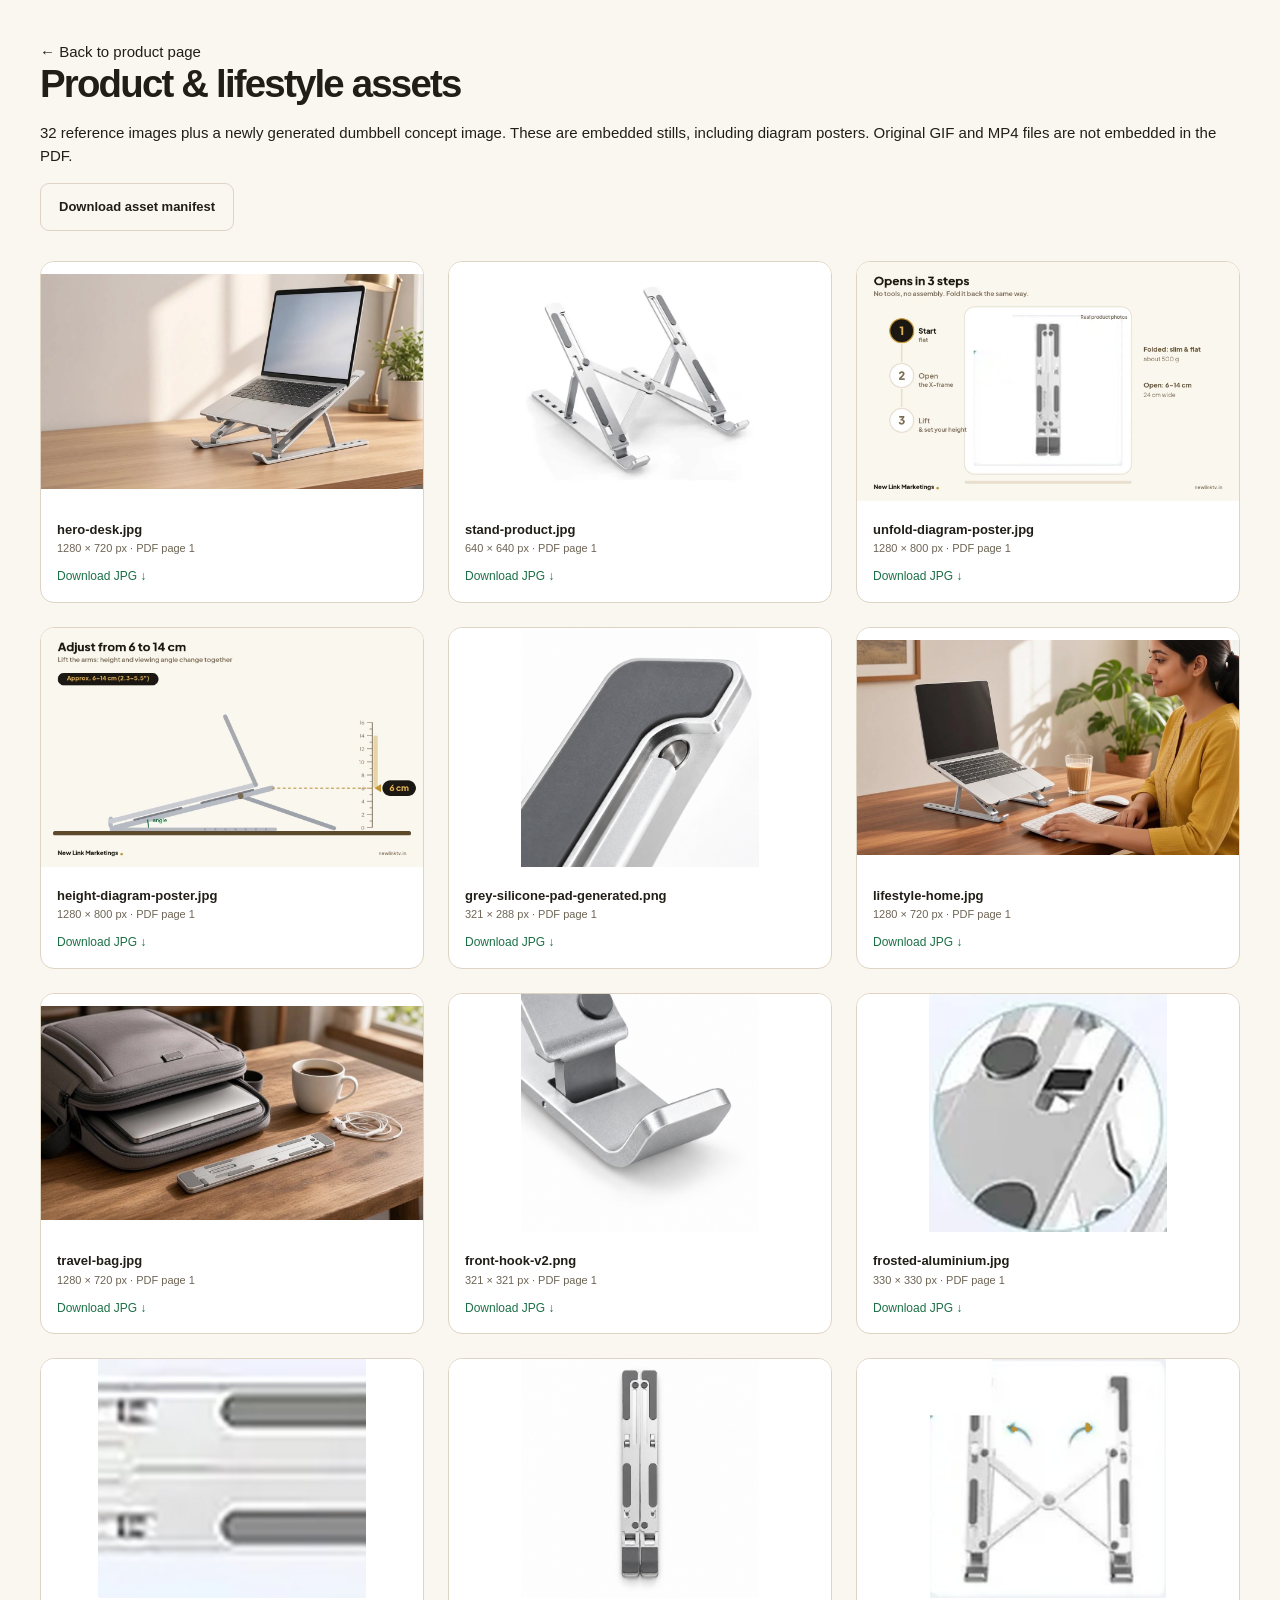
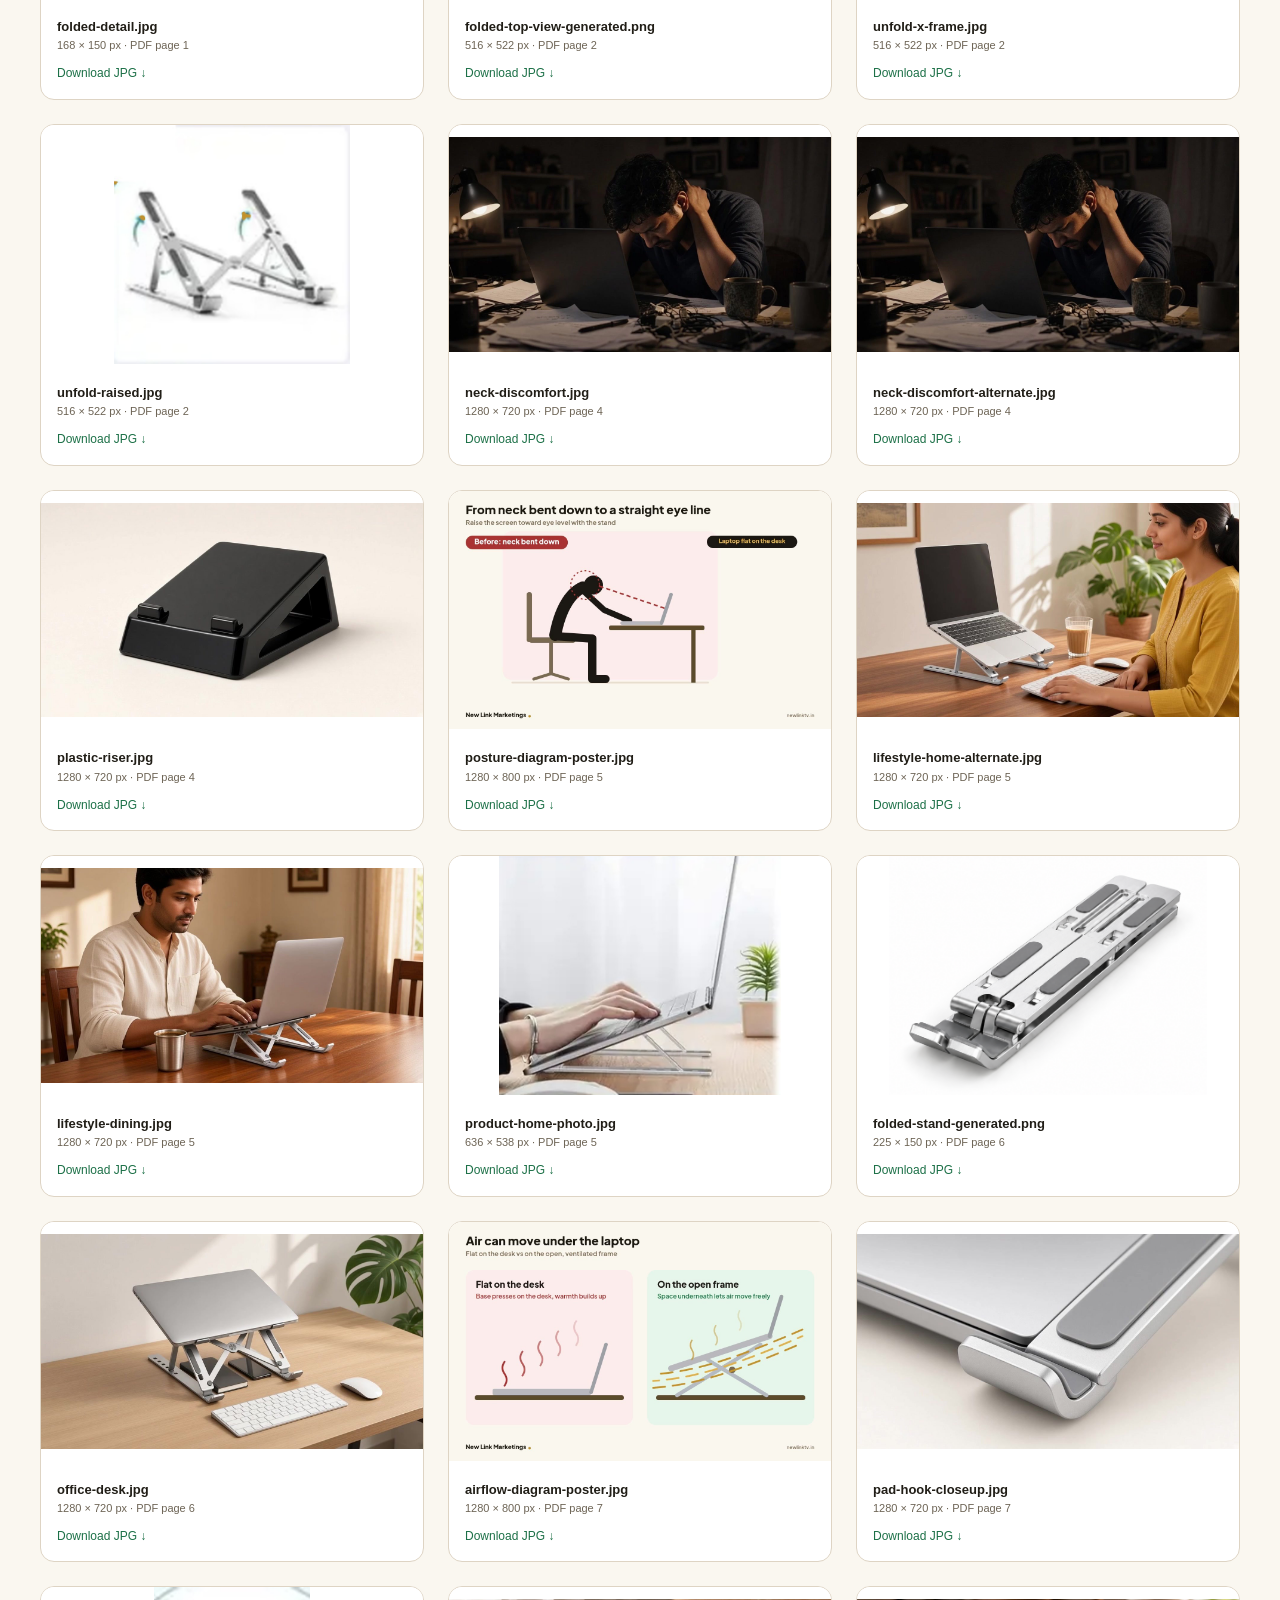
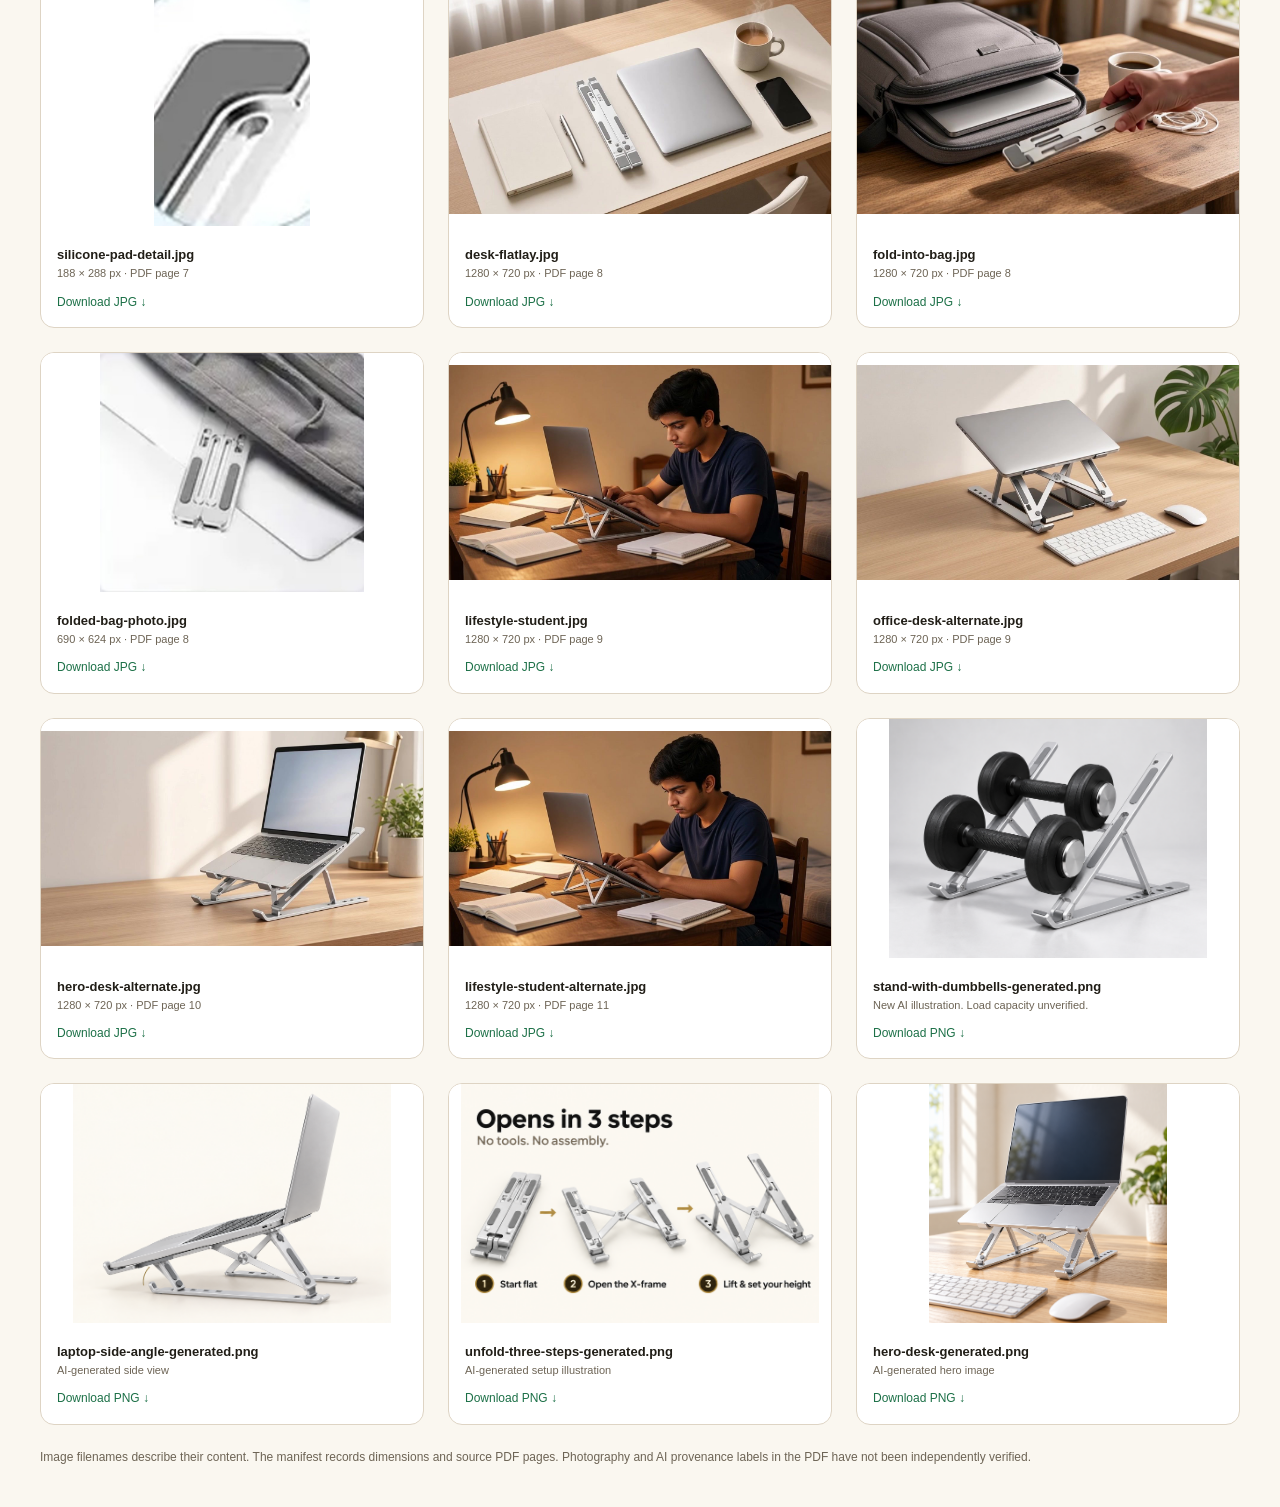
==== assets.html @ c5c51050 "Replace folded setup photo with generated top view" ====
<!doctype html><html lang="en"><head><meta charset="utf-8"><meta name="viewport" content="width=device-width,initial-scale=1"><title>Laptop Stand | Asset Library</title><link rel="stylesheet" href="styles.css"><style>.asset-grid{display:grid;grid-template-columns:repeat(3,1fr);gap:24px}.asset-grid figure{border:1px solid var(--line);border-radius:14px;overflow:hidden;background:white}.asset-grid img{aspect-ratio:1.6;object-fit:contain;background:white}.asset-grid figcaption{padding:16px;overflow-wrap:anywhere}.asset-grid b{font-size:13px}.asset-grid span{display:block;color:var(--green);font-size:12px;margin-top:10px}.library-intro{padding:40px 0 30px}.library-intro p{margin:16px 0}.library-intro h1{max-width:none}@media(max-width:700px){.asset-grid{grid-template-columns:1fr 1fr;gap:12px}.asset-grid figcaption{padding:10px}}@media(max-width:400px){.asset-grid{grid-template-columns:1fr}}</style></head><body><main class="wrap"><div class="library-intro"><a href="index.html">← Back to product page</a><h1>Product & lifestyle assets</h1><p>32 reference images plus a newly generated dumbbell concept image. These are embedded stills, including diagram posters. Original GIF and MP4 files are not embedded in the PDF.</p><a class="button outline" href="assets/manifest.json" download>Download asset manifest</a></div><div class="asset-grid"><figure><a href="assets/hero-desk.jpg" download><img src="assets/hero-desk.jpg" alt="hero-desk" loading="lazy"><figcaption><b>hero-desk.jpg</b><small>1280 × 720 px · PDF page 1</small><span>Download JPG ↓</span></figcaption></a></figure><figure><a href="assets/stand-product.jpg" download><img src="assets/stand-product.jpg" alt="stand-product" loading="lazy"><figcaption><b>stand-product.jpg</b><small>640 × 640 px · PDF page 1</small><span>Download JPG ↓</span></figcaption></a></figure><figure><a href="assets/unfold-diagram-poster.jpg" download><img src="assets/unfold-diagram-poster.jpg" alt="unfold-diagram-poster" loading="lazy"><figcaption><b>unfold-diagram-poster.jpg</b><small>1280 × 800 px · PDF page 1</small><span>Download JPG ↓</span></figcaption></a></figure><figure><a href="assets/height-diagram-poster.jpg" download><img src="assets/height-diagram-poster.jpg" alt="height-diagram-poster" loading="lazy"><figcaption><b>height-diagram-poster.jpg</b><small>1280 × 800 px · PDF page 1</small><span>Download JPG ↓</span></figcaption></a></figure><figure><a href="assets/grey-silicone-pad-generated.png" download><img src="assets/grey-silicone-pad-generated.png" alt="silicone-pad" loading="lazy"><figcaption><b>grey-silicone-pad-generated.png</b><small>321 × 288 px · PDF page 1</small><span>Download JPG ↓</span></figcaption></a></figure><figure><a href="assets/lifestyle-home.jpg" download><img src="assets/lifestyle-home.jpg" alt="lifestyle-home" loading="lazy"><figcaption><b>lifestyle-home.jpg</b><small>1280 × 720 px · PDF page 1</small><span>Download JPG ↓</span></figcaption></a></figure><figure><a href="assets/travel-bag.jpg" download><img src="assets/travel-bag.jpg" alt="travel-bag" loading="lazy"><figcaption><b>travel-bag.jpg</b><small>1280 × 720 px · PDF page 1</small><span>Download JPG ↓</span></figcaption></a></figure><figure><a href="assets/front-hook-v2.png" download><img src="assets/front-hook-v2.png" alt="front-hook" loading="lazy"><figcaption><b>front-hook-v2.png</b><small>321 × 321 px · PDF page 1</small><span>Download JPG ↓</span></figcaption></a></figure><figure><a href="assets/frosted-aluminium.jpg" download><img src="assets/frosted-aluminium.jpg" alt="frosted-aluminium" loading="lazy"><figcaption><b>frosted-aluminium.jpg</b><small>330 × 330 px · PDF page 1</small><span>Download JPG ↓</span></figcaption></a></figure><figure><a href="assets/folded-detail.jpg" download><img src="assets/folded-detail.jpg" alt="folded-detail" loading="lazy"><figcaption><b>folded-detail.jpg</b><small>168 × 150 px · PDF page 1</small><span>Download JPG ↓</span></figcaption></a></figure><figure><a href="assets/folded-top-view-generated.png" download><img src="assets/folded-top-view-generated.png" alt="unfold-flat" loading="lazy"><figcaption><b>folded-top-view-generated.png</b><small>516 × 522 px · PDF page 2</small><span>Download JPG ↓</span></figcaption></a></figure><figure><a href="assets/unfold-x-frame.jpg" download><img src="assets/unfold-x-frame.jpg" alt="unfold-x-frame" loading="lazy"><figcaption><b>unfold-x-frame.jpg</b><small>516 × 522 px · PDF page 2</small><span>Download JPG ↓</span></figcaption></a></figure><figure><a href="assets/unfold-raised.jpg" download><img src="assets/unfold-raised.jpg" alt="unfold-raised" loading="lazy"><figcaption><b>unfold-raised.jpg</b><small>516 × 522 px · PDF page 2</small><span>Download JPG ↓</span></figcaption></a></figure><figure><a href="assets/neck-discomfort.jpg" download><img src="assets/neck-discomfort.jpg" alt="neck-discomfort" loading="lazy"><figcaption><b>neck-discomfort.jpg</b><small>1280 × 720 px · PDF page 4</small><span>Download JPG ↓</span></figcaption></a></figure><figure><a href="assets/neck-discomfort-alternate.jpg" download><img src="assets/neck-discomfort-alternate.jpg" alt="neck-discomfort-alternate" loading="lazy"><figcaption><b>neck-discomfort-alternate.jpg</b><small>1280 × 720 px · PDF page 4</small><span>Download JPG ↓</span></figcaption></a></figure><figure><a href="assets/plastic-riser.jpg" download><img src="assets/plastic-riser.jpg" alt="plastic-riser" loading="lazy"><figcaption><b>plastic-riser.jpg</b><small>1280 × 720 px · PDF page 4</small><span>Download JPG ↓</span></figcaption></a></figure><figure><a href="assets/posture-diagram-poster.jpg" download><img src="assets/posture-diagram-poster.jpg" alt="posture-diagram-poster" loading="lazy"><figcaption><b>posture-diagram-poster.jpg</b><small>1280 × 800 px · PDF page 5</small><span>Download JPG ↓</span></figcaption></a></figure><figure><a href="assets/lifestyle-home-alternate.jpg" download><img src="assets/lifestyle-home-alternate.jpg" alt="lifestyle-home-alternate" loading="lazy"><figcaption><b>lifestyle-home-alternate.jpg</b><small>1280 × 720 px · PDF page 5</small><span>Download JPG ↓</span></figcaption></a></figure><figure><a href="assets/lifestyle-dining.jpg" download><img src="assets/lifestyle-dining.jpg" alt="lifestyle-dining" loading="lazy"><figcaption><b>lifestyle-dining.jpg</b><small>1280 × 720 px · PDF page 5</small><span>Download JPG ↓</span></figcaption></a></figure><figure><a href="assets/product-home-photo.jpg" download><img src="assets/product-home-photo.jpg" alt="product-home-photo" loading="lazy"><figcaption><b>product-home-photo.jpg</b><small>636 × 538 px · PDF page 5</small><span>Download JPG ↓</span></figcaption></a></figure><figure><a href="assets/folded-stand-generated.png" download><img src="assets/folded-stand-generated.png" alt="folded-detail-wide" loading="lazy"><figcaption><b>folded-stand-generated.png</b><small>225 × 150 px · PDF page 6</small><span>Download JPG ↓</span></figcaption></a></figure><figure><a href="assets/office-desk.jpg" download><img src="assets/office-desk.jpg" alt="office-desk" loading="lazy"><figcaption><b>office-desk.jpg</b><small>1280 × 720 px · PDF page 6</small><span>Download JPG ↓</span></figcaption></a></figure><figure><a href="assets/airflow-diagram-poster.jpg" download><img src="assets/airflow-diagram-poster.jpg" alt="airflow-diagram-poster" loading="lazy"><figcaption><b>airflow-diagram-poster.jpg</b><small>1280 × 800 px · PDF page 7</small><span>Download JPG ↓</span></figcaption></a></figure><figure><a href="assets/pad-hook-closeup.jpg" download><img src="assets/pad-hook-closeup.jpg" alt="pad-hook-closeup" loading="lazy"><figcaption><b>pad-hook-closeup.jpg</b><small>1280 × 720 px · PDF page 7</small><span>Download JPG ↓</span></figcaption></a></figure><figure><a href="assets/silicone-pad-detail.jpg" download><img src="assets/silicone-pad-detail.jpg" alt="silicone-pad-detail" loading="lazy"><figcaption><b>silicone-pad-detail.jpg</b><small>188 × 288 px · PDF page 7</small><span>Download JPG ↓</span></figcaption></a></figure><figure><a href="assets/desk-flatlay.jpg" download><img src="assets/desk-flatlay.jpg" alt="desk-flatlay" loading="lazy"><figcaption><b>desk-flatlay.jpg</b><small>1280 × 720 px · PDF page 8</small><span>Download JPG ↓</span></figcaption></a></figure><figure><a href="assets/fold-into-bag.jpg" download><img src="assets/fold-into-bag.jpg" alt="fold-into-bag" loading="lazy"><figcaption><b>fold-into-bag.jpg</b><small>1280 × 720 px · PDF page 8</small><span>Download JPG ↓</span></figcaption></a></figure><figure><a href="assets/folded-bag-photo.jpg" download><img src="assets/folded-bag-photo.jpg" alt="folded-bag-photo" loading="lazy"><figcaption><b>folded-bag-photo.jpg</b><small>690 × 624 px · PDF page 8</small><span>Download JPG ↓</span></figcaption></a></figure><figure><a href="assets/lifestyle-student.jpg" download><img src="assets/lifestyle-student.jpg" alt="lifestyle-student" loading="lazy"><figcaption><b>lifestyle-student.jpg</b><small>1280 × 720 px · PDF page 9</small><span>Download JPG ↓</span></figcaption></a></figure><figure><a href="assets/office-desk-alternate.jpg" download><img src="assets/office-desk-alternate.jpg" alt="office-desk-alternate" loading="lazy"><figcaption><b>office-desk-alternate.jpg</b><small>1280 × 720 px · PDF page 9</small><span>Download JPG ↓</span></figcaption></a></figure><figure><a href="assets/hero-desk-alternate.jpg" download><img src="assets/hero-desk-alternate.jpg" alt="hero-desk-alternate" loading="lazy"><figcaption><b>hero-desk-alternate.jpg</b><small>1280 × 720 px · PDF page 10</small><span>Download JPG ↓</span></figcaption></a></figure><figure><a href="assets/lifestyle-student-alternate.jpg" download><img src="assets/lifestyle-student-alternate.jpg" alt="lifestyle-student-alternate" loading="lazy"><figcaption><b>lifestyle-student-alternate.jpg</b><small>1280 × 720 px · PDF page 11</small><span>Download JPG ↓</span></figcaption></a></figure><figure><a href="assets/stand-with-dumbbells-generated.png" download><img src="assets/stand-with-dumbbells-generated.png" alt="AI illustration of stand with dumbbells" loading="lazy"><figcaption><b>stand-with-dumbbells-generated.png</b><small>New AI illustration. Load capacity unverified.</small><span>Download PNG ↓</span></figcaption></a></figure><figure><a href="assets/laptop-side-angle-generated.png" download><img src="assets/laptop-side-angle-generated.png" alt="Generated laptop side view" loading="lazy"><figcaption><b>laptop-side-angle-generated.png</b><small>AI-generated side view</small><span>Download PNG ↓</span></figcaption></a></figure><figure><a href="assets/unfold-three-steps-generated.png" download><img src="assets/unfold-three-steps-generated.png" alt="Three-step setup illustration" loading="lazy"><figcaption><b>unfold-three-steps-generated.png</b><small>AI-generated setup illustration</small><span>Download PNG ↓</span></figcaption></a></figure><figure><a href="assets/hero-desk-generated.png" download><img src="assets/hero-desk-generated.png" alt="Generated laptop stand hero photograph" loading="lazy"><figcaption><b>hero-desk-generated.png</b><small>AI-generated hero image</small><span>Download PNG ↓</span></figcaption></a></figure></div><p class="note" style="margin-bottom:40px">Image filenames describe their content. The manifest records dimensions and source PDF pages. Photography and AI provenance labels in the PDF have not been independently verified.</p></main></body></html>
---- styles.css ----
/* Reference palette retained from the supplied PDF. Buildless, offline-friendly CSS. */
:root{--paper:#faf7f0;--ink:#211e17;--muted:#6d6455;--line:#ded4c4;--gold:#b27e16;--green:#1c7047;--radius:18px}*{box-sizing:border-box}html{scroll-behavior:smooth;scroll-padding-top:95px}body{margin:0;background:var(--paper);color:var(--ink);font-family:"Avenir Next",Avenir,"Segoe UI",Arial,sans-serif;font-size:15px;line-height:1.55}button,input{font:inherit}a{color:inherit;text-decoration:none}button,a{touch-action:manipulation}button{cursor:pointer}button:focus-visible,a:focus-visible,summary:focus-visible,input:focus-visible{outline:3px solid var(--gold);outline-offset:4px}img{display:block;width:100%;height:auto;object-fit:cover}figure,p,h1,h2,h3{margin:0}p+p{margin-top:12px}.wrap{width:min(1200px,calc(100% - 64px));margin-inline:auto}.announcement{display:flex;justify-content:center;gap:40px;background:var(--ink);color:#f9f2dc;font-size:12px;padding:9px 16px}.announcement span+span:before{content:'·';color:#ddb352;margin-right:35px}header{position:sticky;top:0;z-index:10;background:rgba(250,247,240,.96);border-bottom:1px solid var(--line)}.nav{display:flex;align-items:center;gap:28px;min-height:78px}.brand{font-size:22px;font-weight:800;letter-spacing:-1px;white-space:nowrap}.brand span{color:var(--gold)}nav{display:flex;gap:24px;margin:auto;font-size:14px}.menu{display:none}.button{display:inline-flex;align-items:center;justify-content:center;padding:13px 18px;min-height:46px;font-size:13px;font-weight:700;border:1px solid var(--line);border-radius:9px;transition:background .18s,transform .18s;white-space:nowrap;background:transparent;color:var(--ink)}.button:hover{transform:translateY(-2px)}.primary{color:white;background:#946612;border-color:#946612}.primary:hover{background:#79510b}.whatsapp{background:#f0faf3;border-color:#add4b8;color:#12633b}.hero{display:grid;grid-template-columns:1.05fr 1fr;gap:38px;padding-block:32px 30px;align-items:start}.hero-photo{position:relative;border-radius:var(--radius);overflow:hidden;background:#e5dfd3}.hero-photo>img{aspect-ratio:1.05;object-fit:cover}.gallery-arrow{position:absolute;top:50%;transform:translateY(-50%);width:40px;height:40px;border-radius:50%;background:#fffc;border:1px solid #eee8dc;font-size:25px;display:grid;place-items:center}.prev{left:14px}.next{right:14px}.thumbnails{display:grid;grid-template-columns:repeat(8,minmax(44px,1fr));overflow-x:auto;gap:7px;margin-top:12px}.thumbnails button{padding:2px;border:1px solid var(--line);border-radius:10px;overflow:hidden;background:transparent}.thumbnails button[aria-pressed=true]{border:2px solid var(--gold);padding:1px}.thumbnails img{aspect-ratio:1;object-fit:cover;border-radius:7px}.caption{font-size:12px;color:var(--muted);margin-top:8px}.eyebrow{font-size:11px;letter-spacing:1.4px;font-weight:750;color:#916511;margin:2px 0 13px}h1{font-size:clamp(30px,3vw,44px);line-height:1.08;letter-spacing:-1.8px;max-width:540px}.intro{font-size:17px;line-height:1.5;margin-top:17px;max-width:470px}.tags{display:flex;flex-wrap:wrap;gap:7px;margin:19px 0}.tags span{font-size:12px;font-weight:650;border:1px solid var(--line);border-radius:20px;padding:5px 11px}.buy-box{background:#fff;border:1px solid var(--gold);border-radius:var(--radius);padding:19px}.price-row{display:flex;justify-content:space-between;gap:12px;align-items:start}.price{display:block;font-weight:850;font-size:45px;line-height:1.1;letter-spacing:-1.8px}.price-row b{display:block;font-size:13px;margin-top:3px}small{display:block;font-size:11px;color:var(--muted)}.price-row small{margin-top:3px}.saving{display:inline-block;flex-shrink:0;background:var(--green);color:#fff;border-radius:20px;padding:6px 11px;font-size:11px;font-weight:700}.cod{display:flex;justify-content:space-between;gap:10px;background:var(--paper);padding:11px;border:1px solid var(--line);border-radius:8px;font-size:12px;margin:15px 0}.actions{display:grid;grid-template-columns:1fr 1fr;gap:9px}.actions .button{padding-inline:10px;font-size:12px}.trust{display:grid;grid-template-columns:1fr 1fr;gap:9px;margin-top:13px}.trust>div{border:1px solid var(--line);background:#fff;border-radius:10px;padding:9px 13px}.trust b{font-size:12px}.fine{font-size:11px;color:var(--muted);margin-top:12px}.spec-strip{display:grid;grid-template-columns:repeat(6,1fr);gap:15px;background:var(--ink);color:white;border-radius:var(--radius);padding:28px 20px;text-align:center}.spec-strip b{font-size:15px}.spec-strip small{color:#d2c6af;margin-top:5px}.details-grid{display:grid;grid-template-columns:repeat(4,1fr);gap:16px;margin:24px 0 15px}.details-grid img{aspect-ratio:1.4;border-radius:13px;border:1px solid var(--line);object-fit:cover}.details-grid figcaption{font-size:12px;font-weight:650;margin-top:9px}.section{padding-block:58px;border-bottom:1px solid var(--line)}.section-heading{margin-bottom:28px}.section-heading h2{font-size:clamp(27px,3vw,38px);line-height:1.15;letter-spacing:-1.2px}.section-heading p{color:var(--muted);margin-top:9px}.steps{display:grid;grid-template-columns:repeat(3,1fr);gap:22px}.steps img{height:auto;aspect-ratio:1.3;object-fit:contain;background:white;border-radius:var(--radius)}.steps figcaption{display:flex;align-items:center;gap:10px;font-size:17px;font-weight:700;margin-top:15px}.steps figcaption span{display:grid;place-items:center;border-radius:50%;width:28px;height:28px;background:var(--ink);color:#fff;font-size:12px}.note{font-size:12px;color:var(--muted);margin-top:23px}.split{display:grid;grid-template-columns:1fr 1fr;gap:42px;align-items:center}.split>img,.two-photos img,.carry-grid img,.lifestyle-grid img{border-radius:var(--radius)}.measurements{display:grid;grid-template-columns:1fr 1fr;gap:30px}.measurements strong{font-size:27px;letter-spacing:-1px}.measurements p{color:var(--muted);font-size:13px}.problem-list,.feature-list{display:grid;grid-template-columns:1fr 1fr;gap:22px}.problem-list h3,.feature-list h3{font-size:15px}.problem-list p,.feature-list p{font-size:13px;color:var(--muted);margin-top:4px}.diagram{max-width:1000px;margin:auto;border:1px solid var(--line);border-radius:var(--radius)}.two-photos{display:grid;grid-template-columns:1fr 1fr;gap:20px;margin-top:22px}.two-photos img{aspect-ratio:1.9}.product-image{background:white;border-radius:var(--radius);overflow:hidden}.product-image img{aspect-ratio:1.2;object-fit:contain}.carry-grid{display:grid;grid-template-columns:1.35fr 1fr;gap:20px}.carry-grid img{height:100%;aspect-ratio:1.7}.use-labels{display:grid;grid-template-columns:repeat(3,1fr);margin-top:24px;gap:16px}.use-labels b{display:block;font-size:17px;color:var(--ink);margin-bottom:3px}.use-labels p{margin:0;font-size:13px;color:var(--muted)}.lifestyle-grid{display:grid;grid-template-columns:1fr 1fr;gap:28px}.lifestyle-grid img{aspect-ratio:1.8}.lifestyle-grid figcaption{margin-top:12px}.lifestyle-grid h3{font-size:18px}.lifestyle-grid p{font-size:13px;color:var(--muted);margin-top:4px}.table-wrap{overflow-x:auto}table{border-collapse:collapse;width:100%;text-align:left;font-size:14px}th,td{padding:17px 15px}thead{background:#eee8dc}thead th:last-child,td:last-child{background:#efe3c6}tbody tr:nth-child(even){background:#f2ede4}tbody th{font-weight:600}.spec-product{aspect-ratio:1.6;object-fit:contain;background:#fff;border-radius:var(--radius);margin-bottom:20px}.specifications{margin:0}.specifications div{display:grid;grid-template-columns:140px 1fr;gap:20px;padding:11px 14px;font-size:14px}.specifications div:nth-child(odd){background:#eee8dc;border-radius:6px}dt{font-weight:650}dd{margin:0;color:var(--muted)}.faq-grid{display:grid;grid-template-columns:1fr 1fr;gap:0 35px}details{border-bottom:1px solid var(--line);padding-block:18px}summary{cursor:pointer;font-size:15px;font-weight:650;padding-right:12px}details p{font-size:14px;color:var(--muted);margin-top:12px}.question{display:flex;justify-content:space-between;align-items:center;gap:20px;margin-top:30px}.question h3{font-size:20px}.question p{font-size:13px;margin-top:3px}.order-panel{padding:24px;background:#f0e9db;border:1px solid var(--line);border-radius:var(--radius)}.order-panel .saving{margin-top:15px}.order-panel .primary{margin-top:20px}footer{margin-top:60px;padding:38px 0 18px;background:#211e17;color:#f9f2e3}footer p{color:#cbbfa7;font-size:12px;margin-top:12px}.footer-grid{display:grid;grid-template-columns:1.35fr 1fr .8fr 1fr;gap:35px}footer h3{color:#e1b34d;font-size:12px;margin-bottom:14px}footer a:not(.brand){font-size:12px}.text-link{display:inline-block;margin-top:8px}.footer-bottom{font-size:11px;color:#cbbfa7;border-top:1px solid #49402f;margin-top:30px;padding-top:17px}.mobile-buy{display:none}.skip{position:fixed;left:10px;top:-80px;z-index:30;background:white;padding:10px}.skip:focus{top:10px}dialog{border:1px solid var(--line);border-radius:var(--radius);background:var(--paper);color:var(--ink);max-width:490px;width:calc(100% - 32px);padding:30px}dialog::backdrop{background:#211e17a6}dialog h2{font-size:25px;letter-spacing:-.8px;padding-right:20px}dialog>p{font-size:14px;color:var(--muted);margin-top:12px}.close{position:absolute;right:16px;top:12px;border:0;background:transparent;font-size:28px}.close:hover{color:var(--gold)}fieldset{border:0;margin:22px 0;padding:0}legend{font-size:12px;font-weight:700;margin-bottom:8px}fieldset label{display:flex;align-items:center;gap:9px;border:1px solid var(--line);padding:15px;border-radius:9px;margin:9px 0;font-size:14px}fieldset b{margin-left:auto}input{accent-color:var(--green)}dialog>.button{width:100%}
@media(min-width:1400px){.hero{gap:48px}.hero-photo>img{aspect-ratio:1.04}}
@media(max-width:1050px){.wrap{width:calc(100% - 40px)}.nav{gap:20px}nav{gap:14px;font-size:12px}.brand{font-size:20px}.nav-wa{display:none}.hero{gap:24px}h1{font-size:33px}.hero-copy .actions{grid-template-columns:1fr}.price-row{flex-wrap:wrap}.spec-strip{grid-template-columns:repeat(3,1fr)}.split{gap:24px}.feature-list{gap:18px}.footer-grid{grid-template-columns:1fr 1fr}}
@media(max-width:700px){html{scroll-padding-top:80px}.wrap{width:calc(100% - 32px)}.announcement{gap:18px;font-size:10px;padding:8px}.announcement span:nth-child(3){display:none}.announcement span+span:before{display:none}.nav{min-height:64px;justify-content:space-between;flex-wrap:wrap;gap:0}.brand{font-size:20px}.menu{display:block;background:transparent;border:1px solid var(--line);border-radius:7px;padding:7px 12px;font-size:12px}nav{display:none;flex-basis:100%;margin:0;padding:10px 0 18px;gap:17px;flex-wrap:wrap;font-size:13px}nav.open{display:flex}.hero{grid-template-columns:1fr;padding-top:18px;gap:20px}.hero-photo>img{aspect-ratio:1.25}.hero-copy h1{font-size:35px;max-width:440px}.eyebrow{font-size:10px}.intro{font-size:15px}.hero-copy .actions{grid-template-columns:1fr 1fr}.buy-box{padding:16px}.price{font-size:42px}.price-row{flex-wrap:nowrap}.saving{font-size:10px;padding:6px 9px}.trust>div{padding:9px 11px}.spec-strip{padding:23px 12px;gap:20px 9px}.spec-strip b{font-size:12px}.spec-strip small{font-size:10px}.details-grid{grid-template-columns:1fr 1fr;gap:18px 14px}.details-grid img{aspect-ratio:1.5}.section{padding-block:38px}.section-heading{margin-bottom:22px}.section-heading h2{font-size:29px}.section-heading p{font-size:14px}.steps{gap:9px}.steps img{aspect-ratio:.8}.steps figcaption{font-size:12px;gap:5px;align-items:start}.steps figcaption span{width:19px;height:19px;flex-shrink:0;font-size:10px}.split{grid-template-columns:1fr}.measurements{gap:22px}.measurements strong{font-size:25px}.problem-list,.feature-list{gap:20px 16px}.two-photos,.carry-grid{grid-template-columns:1fr;gap:14px}.two-photos img{aspect-ratio:1.8}.use-labels{gap:12px}.use-labels b{font-size:15px}.use-labels p{font-size:11px}.lifestyle-grid{grid-template-columns:1fr;gap:24px}.lifestyle-grid h3{font-size:17px}table{min-width:590px;font-size:12px}th,td{padding:13px 11px}.specifications div{grid-template-columns:110px 1fr;gap:14px;font-size:13px}.faq-grid{grid-template-columns:1fr}.question h3{font-size:17px}.order-panel{padding:16px}.footer-grid{gap:30px 20px}.footer-grid .brand{font-size:17px}.footer-grid>div:first-child{grid-column:1/-1}footer{margin-top:35px;padding-bottom:110px}.mobile-buy{display:flex;position:fixed;bottom:0;left:0;right:0;z-index:15;align-items:center;justify-content:space-between;background:#fffef9f5;border-top:1px solid var(--line);padding:12px 16px calc(12px + env(safe-area-inset-bottom))}.mobile-buy b{font-size:22px;line-height:1.1}.mobile-buy b small{display:inline;font-size:12px}.mobile-buy small{font-size:10px}.mobile-buy .button{padding:10px 30px}.note{font-size:11px}}
@media(prefers-reduced-motion:reduce){html{scroll-behavior:auto}*{transition:none!important}}

/* Height illustrations retain their full canvas at every screen width. */
.height-carousel{max-width:1000px;margin-inline:auto}.height-slides{border:1px solid var(--line);border-radius:var(--radius);overflow:hidden;background:#fffdf8;touch-action:pan-y}.height-slide[hidden]{display:none}.height-slide img{width:100%;height:auto;aspect-ratio:4/3;object-fit:contain}.height-controls{display:flex;align-items:center;justify-content:center;gap:16px;margin-top:16px}.height-prev,.height-next{width:44px;height:44px;border:1px solid var(--line);border-radius:50%;background:white;color:var(--ink);font-size:26px;line-height:1}.height-choices{display:flex;gap:8px}.height-choices button{min-height:44px;padding:9px 18px;border:1px solid var(--line);border-radius:8px;background:transparent;color:var(--muted);font-size:13px;font-weight:650}.height-choices button[aria-pressed=true]{background:var(--ink);color:#fff;border-color:var(--ink)}.height-status{text-align:center;color:var(--muted);font-size:12px;margin-top:9px}#height>.measurements{grid-template-columns:repeat(4,1fr);margin-top:30px;text-align:center}@media(max-width:700px){.height-controls{gap:8px}.height-choices{gap:6px}.height-choices button{padding:9px 11px;font-size:11px}#height>.measurements{grid-template-columns:1fr 1fr;text-align:left}}

.height-layout{display:grid;grid-template-columns:minmax(0,1fr) minmax(0,1fr);gap:42px;align-items:center}.height-layout .height-carousel{width:100%;min-width:0;margin:0}.height-layout>.measurements{grid-template-columns:1fr 1fr;text-align:left;margin:0}@media(max-width:700px){.height-layout{grid-template-columns:1fr;gap:24px}}
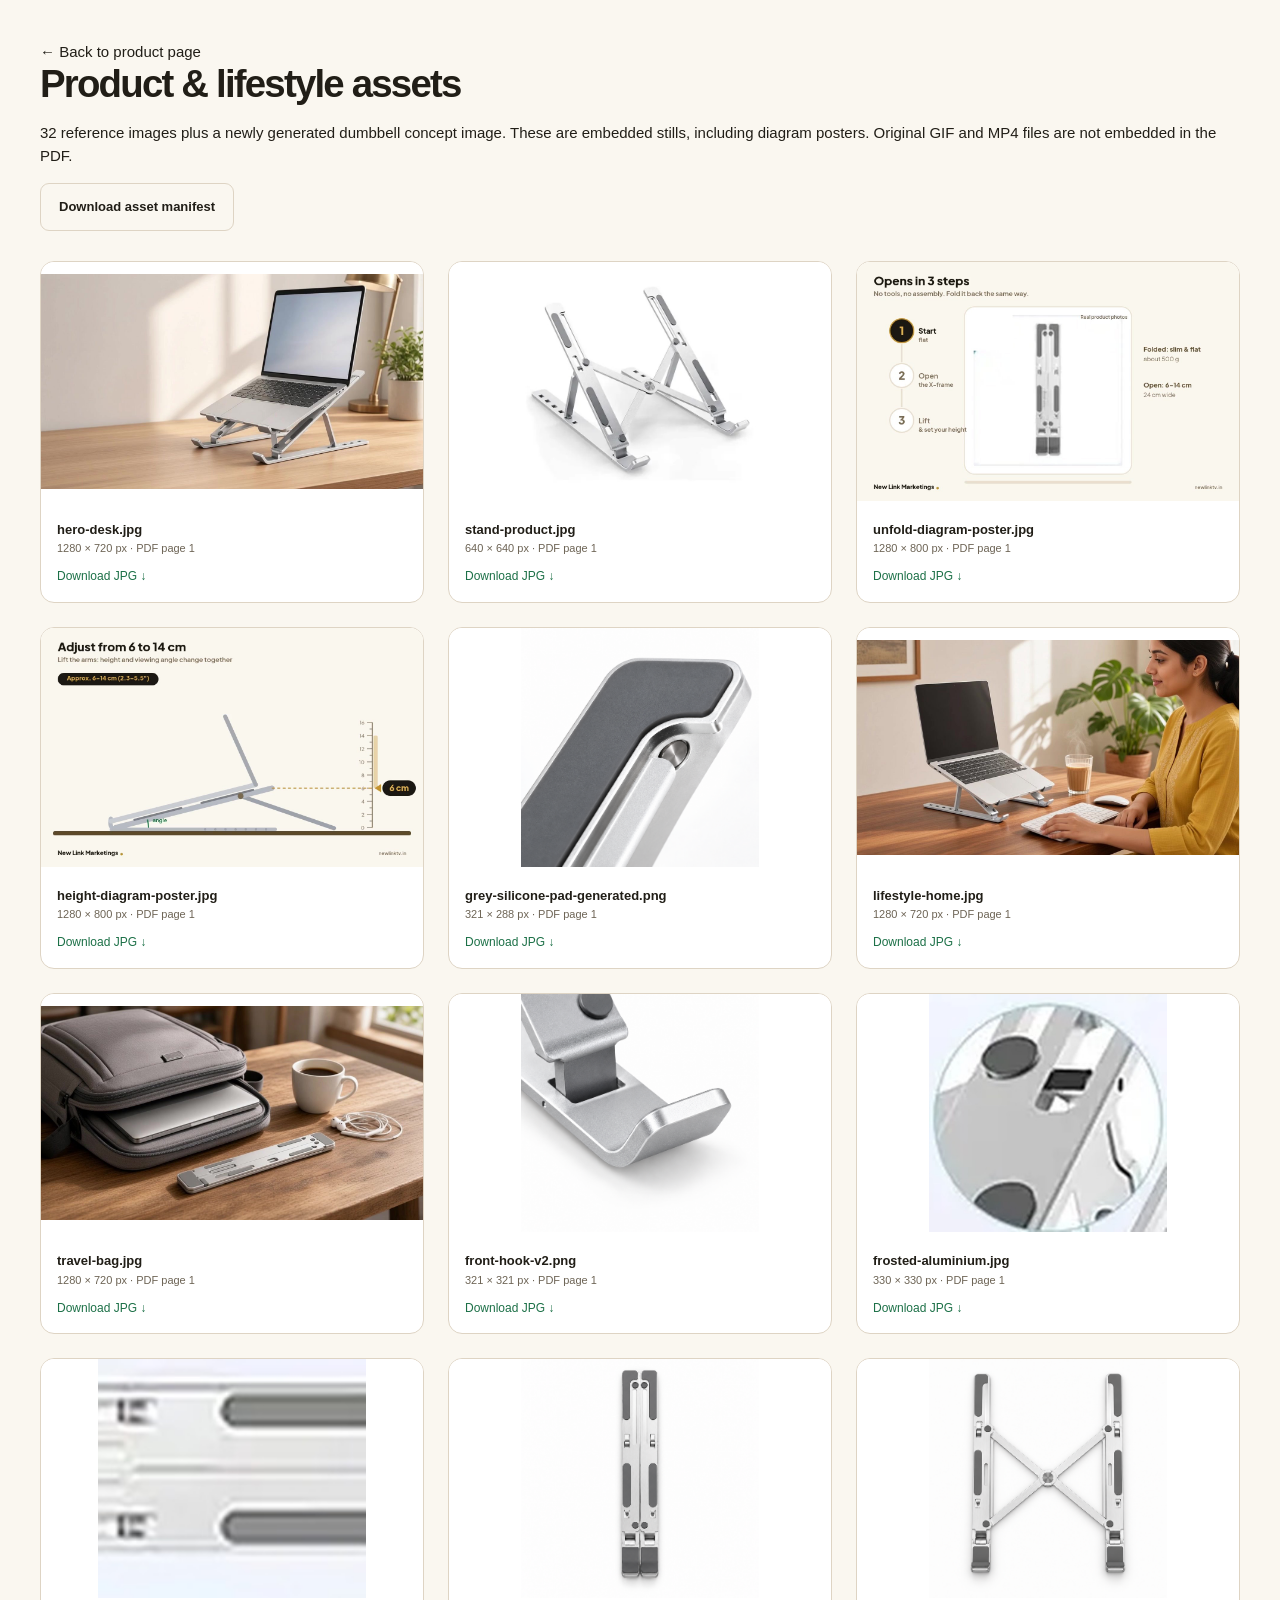
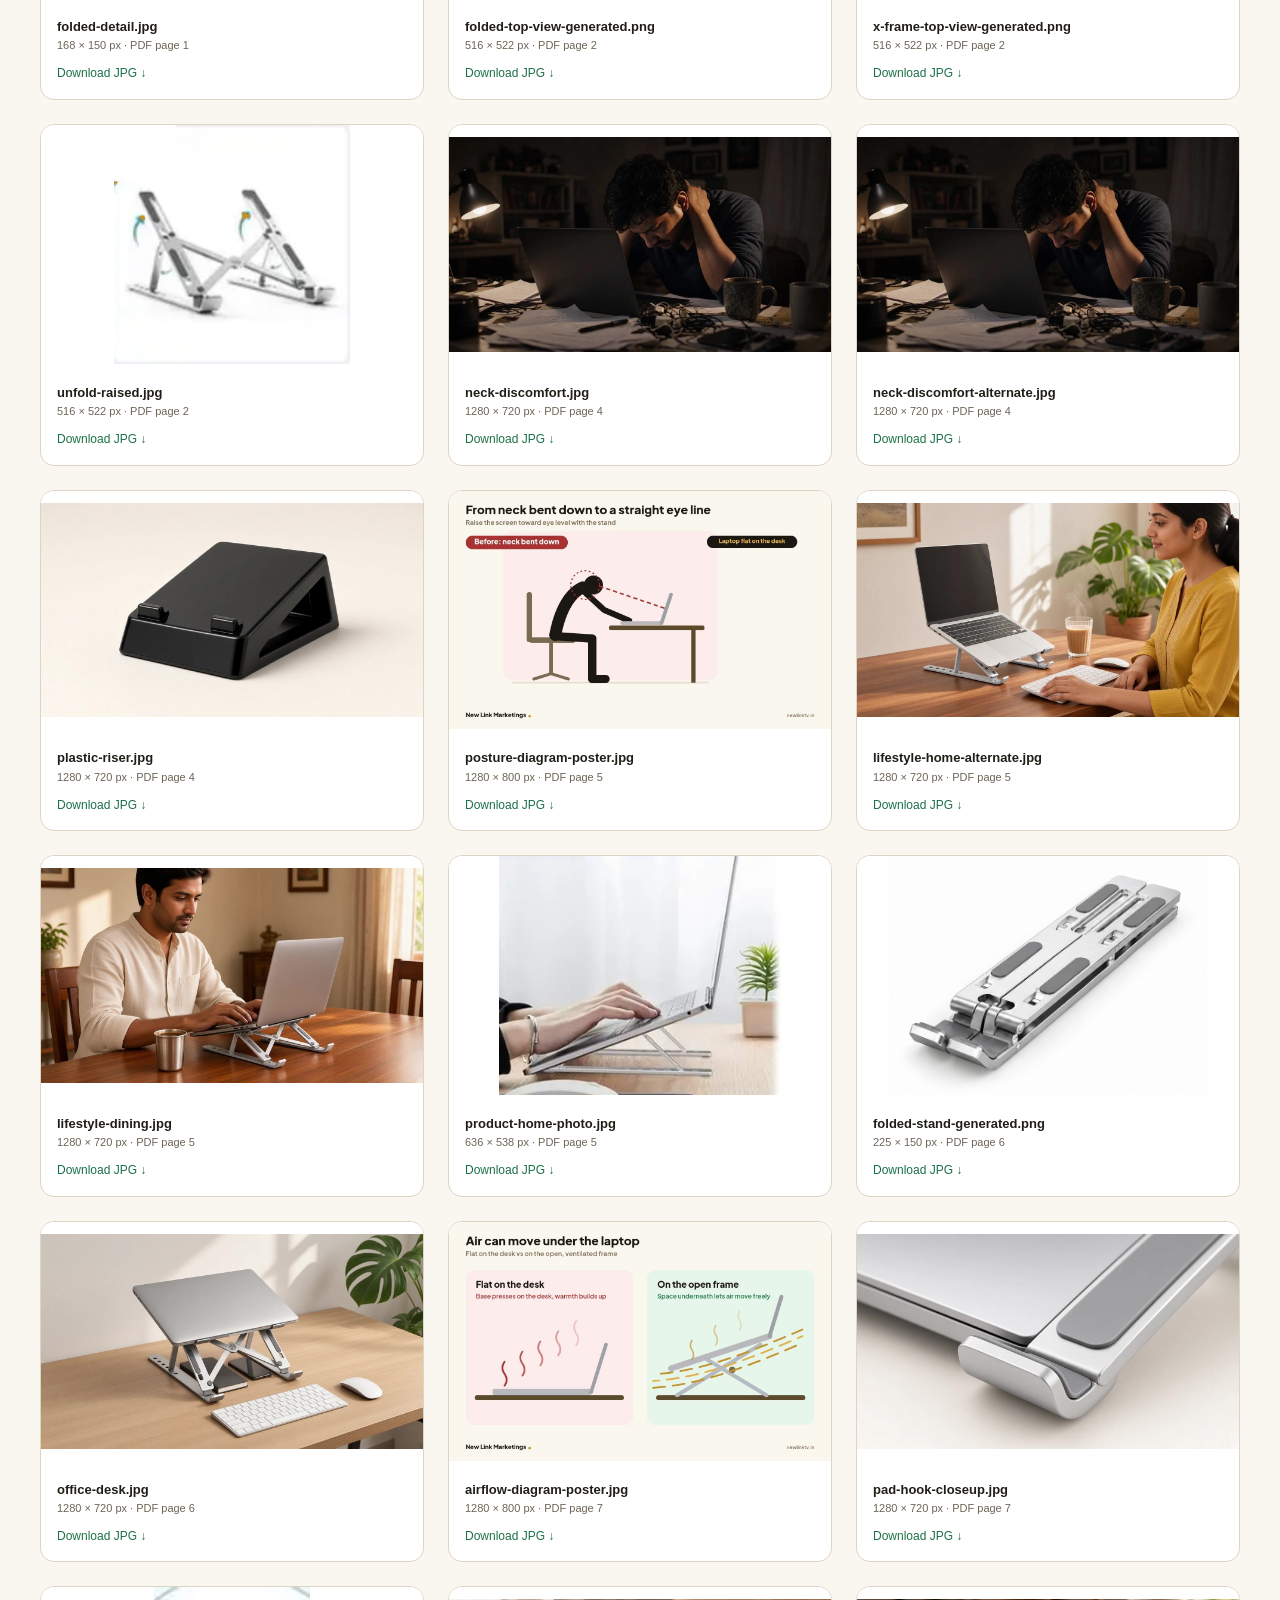
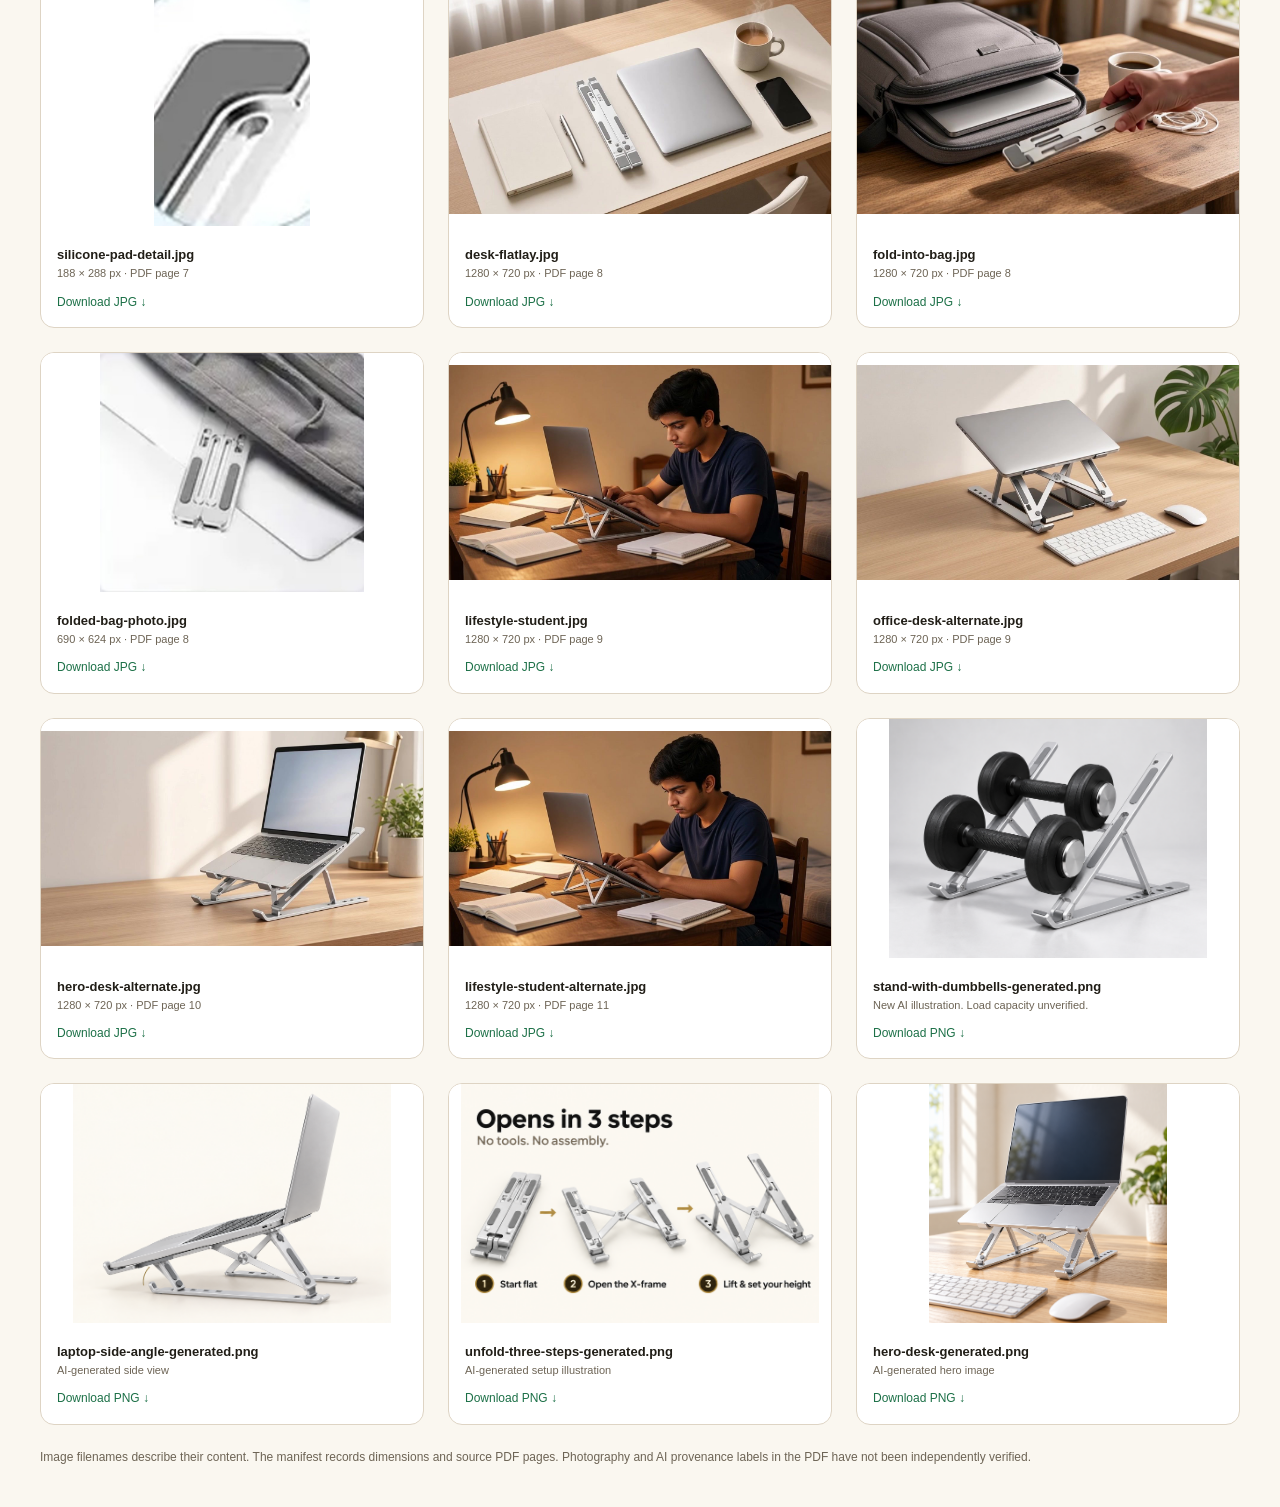
==== commit d2c54a77: "Replace X-frame setup image with crisp generated top view" ====
--- a/assets.html
+++ b/assets.html
@@ -1 +1 @@
-<!doctype html><html lang="en"><head><meta charset="utf-8"><meta name="viewport" content="width=device-width,initial-scale=1"><title>Laptop Stand | Asset Library</title><link rel="stylesheet" href="styles.css"><style>.asset-grid{display:grid;grid-template-columns:repeat(3,1fr);gap:24px}.asset-grid figure{border:1px solid var(--line);border-radius:14px;overflow:hidden;background:white}.asset-grid img{aspect-ratio:1.6;object-fit:contain;background:white}.asset-grid figcaption{padding:16px;overflow-wrap:anywhere}.asset-grid b{font-size:13px}.asset-grid span{display:block;color:var(--green);font-size:12px;margin-top:10px}.library-intro{padding:40px 0 30px}.library-intro p{margin:16px 0}.library-intro h1{max-width:none}@media(max-width:700px){.asset-grid{grid-template-columns:1fr 1fr;gap:12px}.asset-grid figcaption{padding:10px}}@media(max-width:400px){.asset-grid{grid-template-columns:1fr}}</style></head><body><main class="wrap"><div class="library-intro"><a href="index.html">← Back to product page</a><h1>Product & lifestyle assets</h1><p>32 reference images plus a newly generated dumbbell concept image. These are embedded stills, including diagram posters. Original GIF and MP4 files are not embedded in the PDF.</p><a class="button outline" href="assets/manifest.json" download>Download asset manifest</a></div><div class="asset-grid"><figure><a href="assets/hero-desk.jpg" download><img src="assets/hero-desk.jpg" alt="hero-desk" loading="lazy"><figcaption><b>hero-desk.jpg</b><small>1280 × 720 px · PDF page 1</small><span>Download JPG ↓</span></figcaption></a></figure><figure><a href="assets/stand-product.jpg" download><img src="assets/stand-product.jpg" alt="stand-product" loading="lazy"><figcaption><b>stand-product.jpg</b><small>640 × 640 px · PDF page 1</small><span>Download JPG ↓</span></figcaption></a></figure><figure><a href="assets/unfold-diagram-poster.jpg" download><img src="assets/unfold-diagram-poster.jpg" alt="unfold-diagram-poster" loading="lazy"><figcaption><b>unfold-diagram-poster.jpg</b><small>1280 × 800 px · PDF page 1</small><span>Download JPG ↓</span></figcaption></a></figure><figure><a href="assets/height-diagram-poster.jpg" download><img src="assets/height-diagram-poster.jpg" alt="height-diagram-poster" loading="lazy"><figcaption><b>height-diagram-poster.jpg</b><small>1280 × 800 px · PDF page 1</small><span>Download JPG ↓</span></figcaption></a></figure><figure><a href="assets/grey-silicone-pad-generated.png" download><img src="assets/grey-silicone-pad-generated.png" alt="silicone-pad" loading="lazy"><figcaption><b>grey-silicone-pad-generated.png</b><small>321 × 288 px · PDF page 1</small><span>Download JPG ↓</span></figcaption></a></figure><figure><a href="assets/lifestyle-home.jpg" download><img src="assets/lifestyle-home.jpg" alt="lifestyle-home" loading="lazy"><figcaption><b>lifestyle-home.jpg</b><small>1280 × 720 px · PDF page 1</small><span>Download JPG ↓</span></figcaption></a></figure><figure><a href="assets/travel-bag.jpg" download><img src="assets/travel-bag.jpg" alt="travel-bag" loading="lazy"><figcaption><b>travel-bag.jpg</b><small>1280 × 720 px · PDF page 1</small><span>Download JPG ↓</span></figcaption></a></figure><figure><a href="assets/front-hook-v2.png" download><img src="assets/front-hook-v2.png" alt="front-hook" loading="lazy"><figcaption><b>front-hook-v2.png</b><small>321 × 321 px · PDF page 1</small><span>Download JPG ↓</span></figcaption></a></figure><figure><a href="assets/frosted-aluminium.jpg" download><img src="assets/frosted-aluminium.jpg" alt="frosted-aluminium" loading="lazy"><figcaption><b>frosted-aluminium.jpg</b><small>330 × 330 px · PDF page 1</small><span>Download JPG ↓</span></figcaption></a></figure><figure><a href="assets/folded-detail.jpg" download><img src="assets/folded-detail.jpg" alt="folded-detail" loading="lazy"><figcaption><b>folded-detail.jpg</b><small>168 × 150 px · PDF page 1</small><span>Download JPG ↓</span></figcaption></a></figure><figure><a href="assets/folded-top-view-generated.png" download><img src="assets/folded-top-view-generated.png" alt="unfold-flat" loading="lazy"><figcaption><b>folded-top-view-generated.png</b><small>516 × 522 px · PDF page 2</small><span>Download JPG ↓</span></figcaption></a></figure><figure><a href="assets/unfold-x-frame.jpg" download><img src="assets/unfold-x-frame.jpg" alt="unfold-x-frame" loading="lazy"><figcaption><b>unfold-x-frame.jpg</b><small>516 × 522 px · PDF page 2</small><span>Download JPG ↓</span></figcaption></a></figure><figure><a href="assets/unfold-raised.jpg" download><img src="assets/unfold-raised.jpg" alt="unfold-raised" loading="lazy"><figcaption><b>unfold-raised.jpg</b><small>516 × 522 px · PDF page 2</small><span>Download JPG ↓</span></figcaption></a></figure><figure><a href="assets/neck-discomfort.jpg" download><img src="assets/neck-discomfort.jpg" alt="neck-discomfort" loading="lazy"><figcaption><b>neck-discomfort.jpg</b><small>1280 × 720 px · PDF page 4</small><span>Download JPG ↓</span></figcaption></a></figure><figure><a href="assets/neck-discomfort-alternate.jpg" download><img src="assets/neck-discomfort-alternate.jpg" alt="neck-discomfort-alternate" loading="lazy"><figcaption><b>neck-discomfort-alternate.jpg</b><small>1280 × 720 px · PDF page 4</small><span>Download JPG ↓</span></figcaption></a></figure><figure><a href="assets/plastic-riser.jpg" download><img src="assets/plastic-riser.jpg" alt="plastic-riser" loading="lazy"><figcaption><b>plastic-riser.jpg</b><small>1280 × 720 px · PDF page 4</small><span>Download JPG ↓</span></figcaption></a></figure><figure><a href="assets/posture-diagram-poster.jpg" download><img src="assets/posture-diagram-poster.jpg" alt="posture-diagram-poster" loading="lazy"><figcaption><b>posture-diagram-poster.jpg</b><small>1280 × 800 px · PDF page 5</small><span>Download JPG ↓</span></figcaption></a></figure><figure><a href="assets/lifestyle-home-alternate.jpg" download><img src="assets/lifestyle-home-alternate.jpg" alt="lifestyle-home-alternate" loading="lazy"><figcaption><b>lifestyle-home-alternate.jpg</b><small>1280 × 720 px · PDF page 5</small><span>Download JPG ↓</span></figcaption></a></figure><figure><a href="assets/lifestyle-dining.jpg" download><img src="assets/lifestyle-dining.jpg" alt="lifestyle-dining" loading="lazy"><figcaption><b>lifestyle-dining.jpg</b><small>1280 × 720 px · PDF page 5</small><span>Download JPG ↓</span></figcaption></a></figure><figure><a href="assets/product-home-photo.jpg" download><img src="assets/product-home-photo.jpg" alt="product-home-photo" loading="lazy"><figcaption><b>product-home-photo.jpg</b><small>636 × 538 px · PDF page 5</small><span>Download JPG ↓</span></figcaption></a></figure><figure><a href="assets/folded-stand-generated.png" download><img src="assets/folded-stand-generated.png" alt="folded-detail-wide" loading="lazy"><figcaption><b>folded-stand-generated.png</b><small>225 × 150 px · PDF page 6</small><span>Download JPG ↓</span></figcaption></a></figure><figure><a href="assets/office-desk.jpg" download><img src="assets/office-desk.jpg" alt="office-desk" loading="lazy"><figcaption><b>office-desk.jpg</b><small>1280 × 720 px · PDF page 6</small><span>Download JPG ↓</span></figcaption></a></figure><figure><a href="assets/airflow-diagram-poster.jpg" download><img src="assets/airflow-diagram-poster.jpg" alt="airflow-diagram-poster" loading="lazy"><figcaption><b>airflow-diagram-poster.jpg</b><small>1280 × 800 px · PDF page 7</small><span>Download JPG ↓</span></figcaption></a></figure><figure><a href="assets/pad-hook-closeup.jpg" download><img src="assets/pad-hook-closeup.jpg" alt="pad-hook-closeup" loading="lazy"><figcaption><b>pad-hook-closeup.jpg</b><small>1280 × 720 px · PDF page 7</small><span>Download JPG ↓</span></figcaption></a></figure><figure><a href="assets/silicone-pad-detail.jpg" download><img src="assets/silicone-pad-detail.jpg" alt="silicone-pad-detail" loading="lazy"><figcaption><b>silicone-pad-detail.jpg</b><small>188 × 288 px · PDF page 7</small><span>Download JPG ↓</span></figcaption></a></figure><figure><a href="assets/desk-flatlay.jpg" download><img src="assets/desk-flatlay.jpg" alt="desk-flatlay" loading="lazy"><figcaption><b>desk-flatlay.jpg</b><small>1280 × 720 px · PDF page 8</small><span>Download JPG ↓</span></figcaption></a></figure><figure><a href="assets/fold-into-bag.jpg" download><img src="assets/fold-into-bag.jpg" alt="fold-into-bag" loading="lazy"><figcaption><b>fold-into-bag.jpg</b><small>1280 × 720 px · PDF page 8</small><span>Download JPG ↓</span></figcaption></a></figure><figure><a href="assets/folded-bag-photo.jpg" download><img src="assets/folded-bag-photo.jpg" alt="folded-bag-photo" loading="lazy"><figcaption><b>folded-bag-photo.jpg</b><small>690 × 624 px · PDF page 8</small><span>Download JPG ↓</span></figcaption></a></figure><figure><a href="assets/lifestyle-student.jpg" download><img src="assets/lifestyle-student.jpg" alt="lifestyle-student" loading="lazy"><figcaption><b>lifestyle-student.jpg</b><small>1280 × 720 px · PDF page 9</small><span>Download JPG ↓</span></figcaption></a></figure><figure><a href="assets/office-desk-alternate.jpg" download><img src="assets/office-desk-alternate.jpg" alt="office-desk-alternate" loading="lazy"><figcaption><b>office-desk-alternate.jpg</b><small>1280 × 720 px · PDF page 9</small><span>Download JPG ↓</span></figcaption></a></figure><figure><a href="assets/hero-desk-alternate.jpg" download><img src="assets/hero-desk-alternate.jpg" alt="hero-desk-alternate" loading="lazy"><figcaption><b>hero-desk-alternate.jpg</b><small>1280 × 720 px · PDF page 10</small><span>Download JPG ↓</span></figcaption></a></figure><figure><a href="assets/lifestyle-student-alternate.jpg" download><img src="assets/lifestyle-student-alternate.jpg" alt="lifestyle-student-alternate" loading="lazy"><figcaption><b>lifestyle-student-alternate.jpg</b><small>1280 × 720 px · PDF page 11</small><span>Download JPG ↓</span></figcaption></a></figure><figure><a href="assets/stand-with-dumbbells-generated.png" download><img src="assets/stand-with-dumbbells-generated.png" alt="AI illustration of stand with dumbbells" loading="lazy"><figcaption><b>stand-with-dumbbells-generated.png</b><small>New AI illustration. Load capacity unverified.</small><span>Download PNG ↓</span></figcaption></a></figure><figure><a href="assets/laptop-side-angle-generated.png" download><img src="assets/laptop-side-angle-generated.png" alt="Generated laptop side view" loading="lazy"><figcaption><b>laptop-side-angle-generated.png</b><small>AI-generated side view</small><span>Download PNG ↓</span></figcaption></a></figure><figure><a href="assets/unfold-three-steps-generated.png" download><img src="assets/unfold-three-steps-generated.png" alt="Three-step setup illustration" loading="lazy"><figcaption><b>unfold-three-steps-generated.png</b><small>AI-generated setup illustration</small><span>Download PNG ↓</span></figcaption></a></figure><figure><a href="assets/hero-desk-generated.png" download><img src="assets/hero-desk-generated.png" alt="Generated laptop stand hero photograph" loading="lazy"><figcaption><b>hero-desk-generated.png</b><small>AI-generated hero image</small><span>Download PNG ↓</span></figcaption></a></figure></div><p class="note" style="margin-bottom:40px">Image filenames describe their content. The manifest records dimensions and source PDF pages. Photography and AI provenance labels in the PDF have not been independently verified.</p></main></body></html>+<!doctype html><html lang="en"><head><meta charset="utf-8"><meta name="viewport" content="width=device-width,initial-scale=1"><title>Laptop Stand | Asset Library</title><link rel="stylesheet" href="styles.css"><style>.asset-grid{display:grid;grid-template-columns:repeat(3,1fr);gap:24px}.asset-grid figure{border:1px solid var(--line);border-radius:14px;overflow:hidden;background:white}.asset-grid img{aspect-ratio:1.6;object-fit:contain;background:white}.asset-grid figcaption{padding:16px;overflow-wrap:anywhere}.asset-grid b{font-size:13px}.asset-grid span{display:block;color:var(--green);font-size:12px;margin-top:10px}.library-intro{padding:40px 0 30px}.library-intro p{margin:16px 0}.library-intro h1{max-width:none}@media(max-width:700px){.asset-grid{grid-template-columns:1fr 1fr;gap:12px}.asset-grid figcaption{padding:10px}}@media(max-width:400px){.asset-grid{grid-template-columns:1fr}}</style></head><body><main class="wrap"><div class="library-intro"><a href="index.html">← Back to product page</a><h1>Product & lifestyle assets</h1><p>32 reference images plus a newly generated dumbbell concept image. These are embedded stills, including diagram posters. Original GIF and MP4 files are not embedded in the PDF.</p><a class="button outline" href="assets/manifest.json" download>Download asset manifest</a></div><div class="asset-grid"><figure><a href="assets/hero-desk.jpg" download><img src="assets/hero-desk.jpg" alt="hero-desk" loading="lazy"><figcaption><b>hero-desk.jpg</b><small>1280 × 720 px · PDF page 1</small><span>Download JPG ↓</span></figcaption></a></figure><figure><a href="assets/stand-product.jpg" download><img src="assets/stand-product.jpg" alt="stand-product" loading="lazy"><figcaption><b>stand-product.jpg</b><small>640 × 640 px · PDF page 1</small><span>Download JPG ↓</span></figcaption></a></figure><figure><a href="assets/unfold-diagram-poster.jpg" download><img src="assets/unfold-diagram-poster.jpg" alt="unfold-diagram-poster" loading="lazy"><figcaption><b>unfold-diagram-poster.jpg</b><small>1280 × 800 px · PDF page 1</small><span>Download JPG ↓</span></figcaption></a></figure><figure><a href="assets/height-diagram-poster.jpg" download><img src="assets/height-diagram-poster.jpg" alt="height-diagram-poster" loading="lazy"><figcaption><b>height-diagram-poster.jpg</b><small>1280 × 800 px · PDF page 1</small><span>Download JPG ↓</span></figcaption></a></figure><figure><a href="assets/grey-silicone-pad-generated.png" download><img src="assets/grey-silicone-pad-generated.png" alt="silicone-pad" loading="lazy"><figcaption><b>grey-silicone-pad-generated.png</b><small>321 × 288 px · PDF page 1</small><span>Download JPG ↓</span></figcaption></a></figure><figure><a href="assets/lifestyle-home.jpg" download><img src="assets/lifestyle-home.jpg" alt="lifestyle-home" loading="lazy"><figcaption><b>lifestyle-home.jpg</b><small>1280 × 720 px · PDF page 1</small><span>Download JPG ↓</span></figcaption></a></figure><figure><a href="assets/travel-bag.jpg" download><img src="assets/travel-bag.jpg" alt="travel-bag" loading="lazy"><figcaption><b>travel-bag.jpg</b><small>1280 × 720 px · PDF page 1</small><span>Download JPG ↓</span></figcaption></a></figure><figure><a href="assets/front-hook-v2.png" download><img src="assets/front-hook-v2.png" alt="front-hook" loading="lazy"><figcaption><b>front-hook-v2.png</b><small>321 × 321 px · PDF page 1</small><span>Download JPG ↓</span></figcaption></a></figure><figure><a href="assets/frosted-aluminium.jpg" download><img src="assets/frosted-aluminium.jpg" alt="frosted-aluminium" loading="lazy"><figcaption><b>frosted-aluminium.jpg</b><small>330 × 330 px · PDF page 1</small><span>Download JPG ↓</span></figcaption></a></figure><figure><a href="assets/folded-detail.jpg" download><img src="assets/folded-detail.jpg" alt="folded-detail" loading="lazy"><figcaption><b>folded-detail.jpg</b><small>168 × 150 px · PDF page 1</small><span>Download JPG ↓</span></figcaption></a></figure><figure><a href="assets/folded-top-view-generated.png" download><img src="assets/folded-top-view-generated.png" alt="unfold-flat" loading="lazy"><figcaption><b>folded-top-view-generated.png</b><small>516 × 522 px · PDF page 2</small><span>Download JPG ↓</span></figcaption></a></figure><figure><a href="assets/x-frame-top-view-generated.png" download><img src="assets/x-frame-top-view-generated.png" alt="unfold-x-frame" loading="lazy"><figcaption><b>x-frame-top-view-generated.png</b><small>516 × 522 px · PDF page 2</small><span>Download JPG ↓</span></figcaption></a></figure><figure><a href="assets/unfold-raised.jpg" download><img src="assets/unfold-raised.jpg" alt="unfold-raised" loading="lazy"><figcaption><b>unfold-raised.jpg</b><small>516 × 522 px · PDF page 2</small><span>Download JPG ↓</span></figcaption></a></figure><figure><a href="assets/neck-discomfort.jpg" download><img src="assets/neck-discomfort.jpg" alt="neck-discomfort" loading="lazy"><figcaption><b>neck-discomfort.jpg</b><small>1280 × 720 px · PDF page 4</small><span>Download JPG ↓</span></figcaption></a></figure><figure><a href="assets/neck-discomfort-alternate.jpg" download><img src="assets/neck-discomfort-alternate.jpg" alt="neck-discomfort-alternate" loading="lazy"><figcaption><b>neck-discomfort-alternate.jpg</b><small>1280 × 720 px · PDF page 4</small><span>Download JPG ↓</span></figcaption></a></figure><figure><a href="assets/plastic-riser.jpg" download><img src="assets/plastic-riser.jpg" alt="plastic-riser" loading="lazy"><figcaption><b>plastic-riser.jpg</b><small>1280 × 720 px · PDF page 4</small><span>Download JPG ↓</span></figcaption></a></figure><figure><a href="assets/posture-diagram-poster.jpg" download><img src="assets/posture-diagram-poster.jpg" alt="posture-diagram-poster" loading="lazy"><figcaption><b>posture-diagram-poster.jpg</b><small>1280 × 800 px · PDF page 5</small><span>Download JPG ↓</span></figcaption></a></figure><figure><a href="assets/lifestyle-home-alternate.jpg" download><img src="assets/lifestyle-home-alternate.jpg" alt="lifestyle-home-alternate" loading="lazy"><figcaption><b>lifestyle-home-alternate.jpg</b><small>1280 × 720 px · PDF page 5</small><span>Download JPG ↓</span></figcaption></a></figure><figure><a href="assets/lifestyle-dining.jpg" download><img src="assets/lifestyle-dining.jpg" alt="lifestyle-dining" loading="lazy"><figcaption><b>lifestyle-dining.jpg</b><small>1280 × 720 px · PDF page 5</small><span>Download JPG ↓</span></figcaption></a></figure><figure><a href="assets/product-home-photo.jpg" download><img src="assets/product-home-photo.jpg" alt="product-home-photo" loading="lazy"><figcaption><b>product-home-photo.jpg</b><small>636 × 538 px · PDF page 5</small><span>Download JPG ↓</span></figcaption></a></figure><figure><a href="assets/folded-stand-generated.png" download><img src="assets/folded-stand-generated.png" alt="folded-detail-wide" loading="lazy"><figcaption><b>folded-stand-generated.png</b><small>225 × 150 px · PDF page 6</small><span>Download JPG ↓</span></figcaption></a></figure><figure><a href="assets/office-desk.jpg" download><img src="assets/office-desk.jpg" alt="office-desk" loading="lazy"><figcaption><b>office-desk.jpg</b><small>1280 × 720 px · PDF page 6</small><span>Download JPG ↓</span></figcaption></a></figure><figure><a href="assets/airflow-diagram-poster.jpg" download><img src="assets/airflow-diagram-poster.jpg" alt="airflow-diagram-poster" loading="lazy"><figcaption><b>airflow-diagram-poster.jpg</b><small>1280 × 800 px · PDF page 7</small><span>Download JPG ↓</span></figcaption></a></figure><figure><a href="assets/pad-hook-closeup.jpg" download><img src="assets/pad-hook-closeup.jpg" alt="pad-hook-closeup" loading="lazy"><figcaption><b>pad-hook-closeup.jpg</b><small>1280 × 720 px · PDF page 7</small><span>Download JPG ↓</span></figcaption></a></figure><figure><a href="assets/silicone-pad-detail.jpg" download><img src="assets/silicone-pad-detail.jpg" alt="silicone-pad-detail" loading="lazy"><figcaption><b>silicone-pad-detail.jpg</b><small>188 × 288 px · PDF page 7</small><span>Download JPG ↓</span></figcaption></a></figure><figure><a href="assets/desk-flatlay.jpg" download><img src="assets/desk-flatlay.jpg" alt="desk-flatlay" loading="lazy"><figcaption><b>desk-flatlay.jpg</b><small>1280 × 720 px · PDF page 8</small><span>Download JPG ↓</span></figcaption></a></figure><figure><a href="assets/fold-into-bag.jpg" download><img src="assets/fold-into-bag.jpg" alt="fold-into-bag" loading="lazy"><figcaption><b>fold-into-bag.jpg</b><small>1280 × 720 px · PDF page 8</small><span>Download JPG ↓</span></figcaption></a></figure><figure><a href="assets/folded-bag-photo.jpg" download><img src="assets/folded-bag-photo.jpg" alt="folded-bag-photo" loading="lazy"><figcaption><b>folded-bag-photo.jpg</b><small>690 × 624 px · PDF page 8</small><span>Download JPG ↓</span></figcaption></a></figure><figure><a href="assets/lifestyle-student.jpg" download><img src="assets/lifestyle-student.jpg" alt="lifestyle-student" loading="lazy"><figcaption><b>lifestyle-student.jpg</b><small>1280 × 720 px · PDF page 9</small><span>Download JPG ↓</span></figcaption></a></figure><figure><a href="assets/office-desk-alternate.jpg" download><img src="assets/office-desk-alternate.jpg" alt="office-desk-alternate" loading="lazy"><figcaption><b>office-desk-alternate.jpg</b><small>1280 × 720 px · PDF page 9</small><span>Download JPG ↓</span></figcaption></a></figure><figure><a href="assets/hero-desk-alternate.jpg" download><img src="assets/hero-desk-alternate.jpg" alt="hero-desk-alternate" loading="lazy"><figcaption><b>hero-desk-alternate.jpg</b><small>1280 × 720 px · PDF page 10</small><span>Download JPG ↓</span></figcaption></a></figure><figure><a href="assets/lifestyle-student-alternate.jpg" download><img src="assets/lifestyle-student-alternate.jpg" alt="lifestyle-student-alternate" loading="lazy"><figcaption><b>lifestyle-student-alternate.jpg</b><small>1280 × 720 px · PDF page 11</small><span>Download JPG ↓</span></figcaption></a></figure><figure><a href="assets/stand-with-dumbbells-generated.png" download><img src="assets/stand-with-dumbbells-generated.png" alt="AI illustration of stand with dumbbells" loading="lazy"><figcaption><b>stand-with-dumbbells-generated.png</b><small>New AI illustration. Load capacity unverified.</small><span>Download PNG ↓</span></figcaption></a></figure><figure><a href="assets/laptop-side-angle-generated.png" download><img src="assets/laptop-side-angle-generated.png" alt="Generated laptop side view" loading="lazy"><figcaption><b>laptop-side-angle-generated.png</b><small>AI-generated side view</small><span>Download PNG ↓</span></figcaption></a></figure><figure><a href="assets/unfold-three-steps-generated.png" download><img src="assets/unfold-three-steps-generated.png" alt="Three-step setup illustration" loading="lazy"><figcaption><b>unfold-three-steps-generated.png</b><small>AI-generated setup illustration</small><span>Download PNG ↓</span></figcaption></a></figure><figure><a href="assets/hero-desk-generated.png" download><img src="assets/hero-desk-generated.png" alt="Generated laptop stand hero photograph" loading="lazy"><figcaption><b>hero-desk-generated.png</b><small>AI-generated hero image</small><span>Download PNG ↓</span></figcaption></a></figure></div><p class="note" style="margin-bottom:40px">Image filenames describe their content. The manifest records dimensions and source PDF pages. Photography and AI provenance labels in the PDF have not been independently verified.</p></main></body></html>
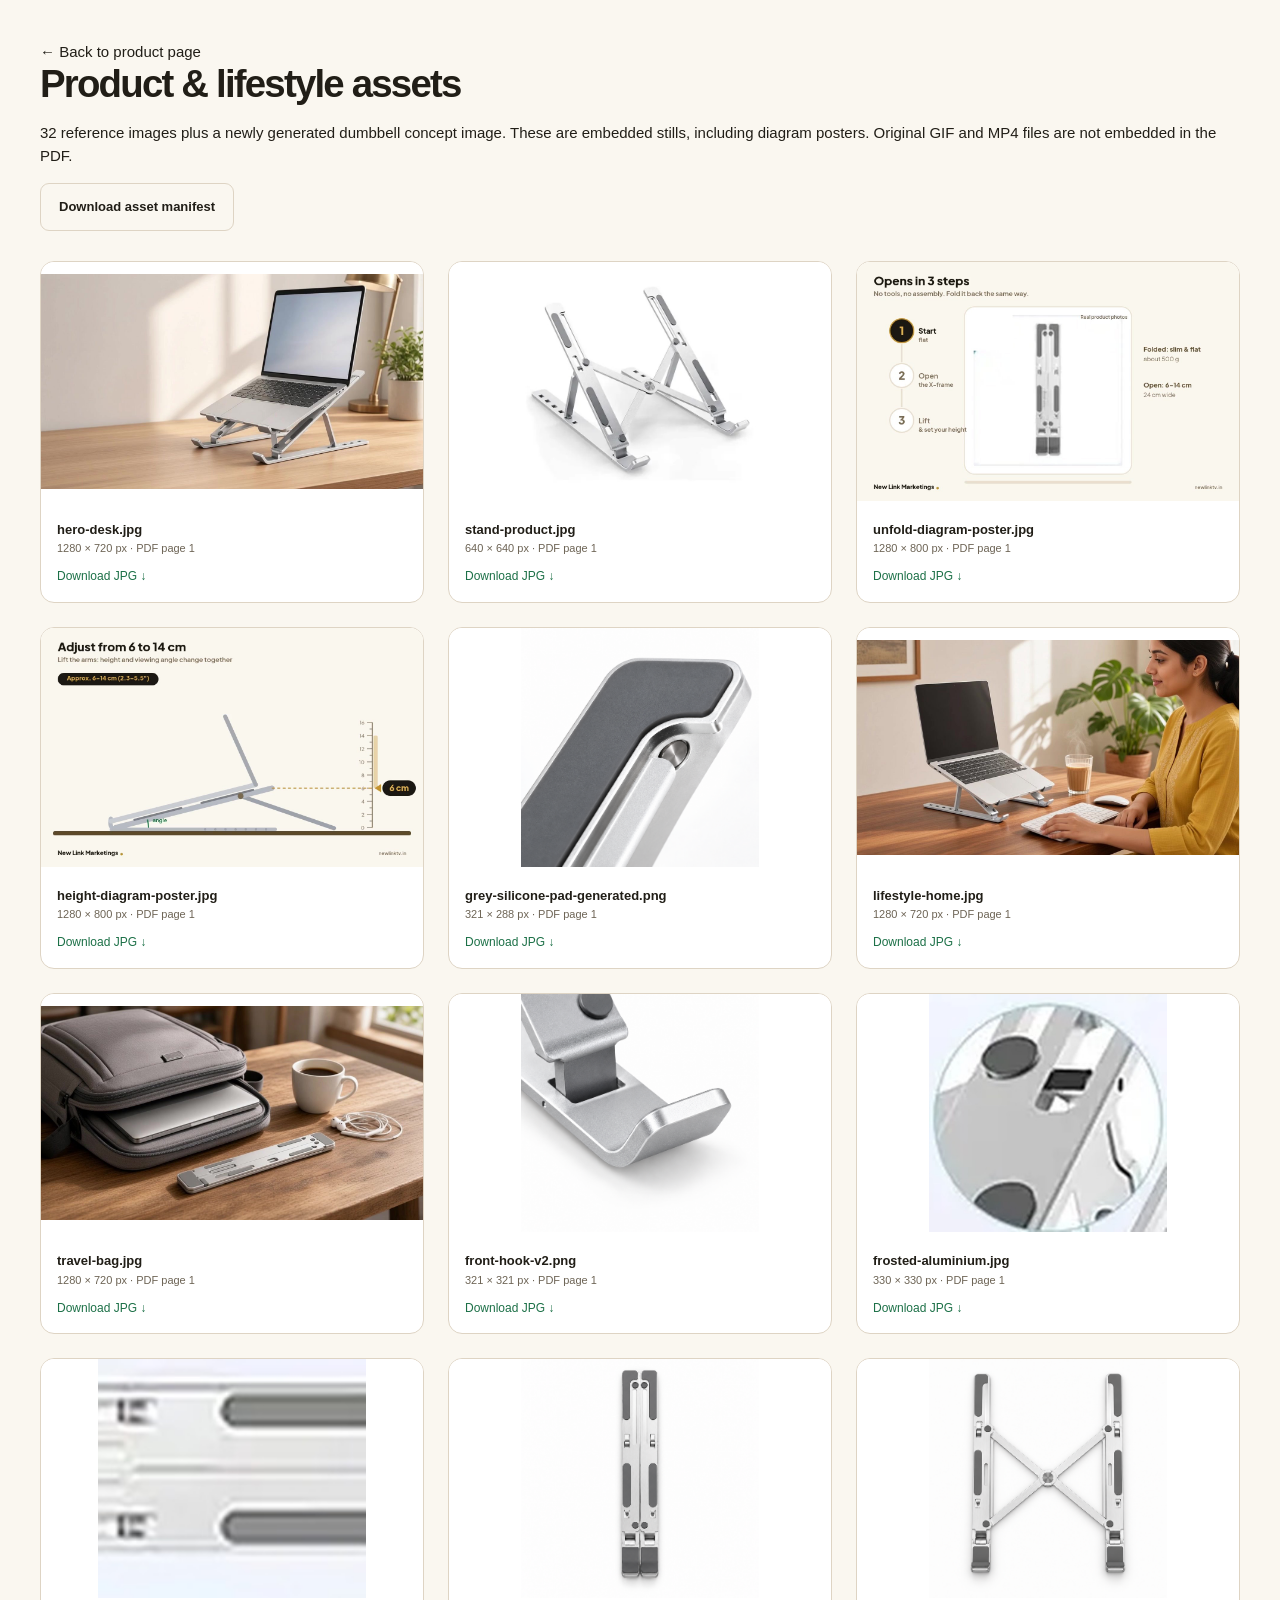
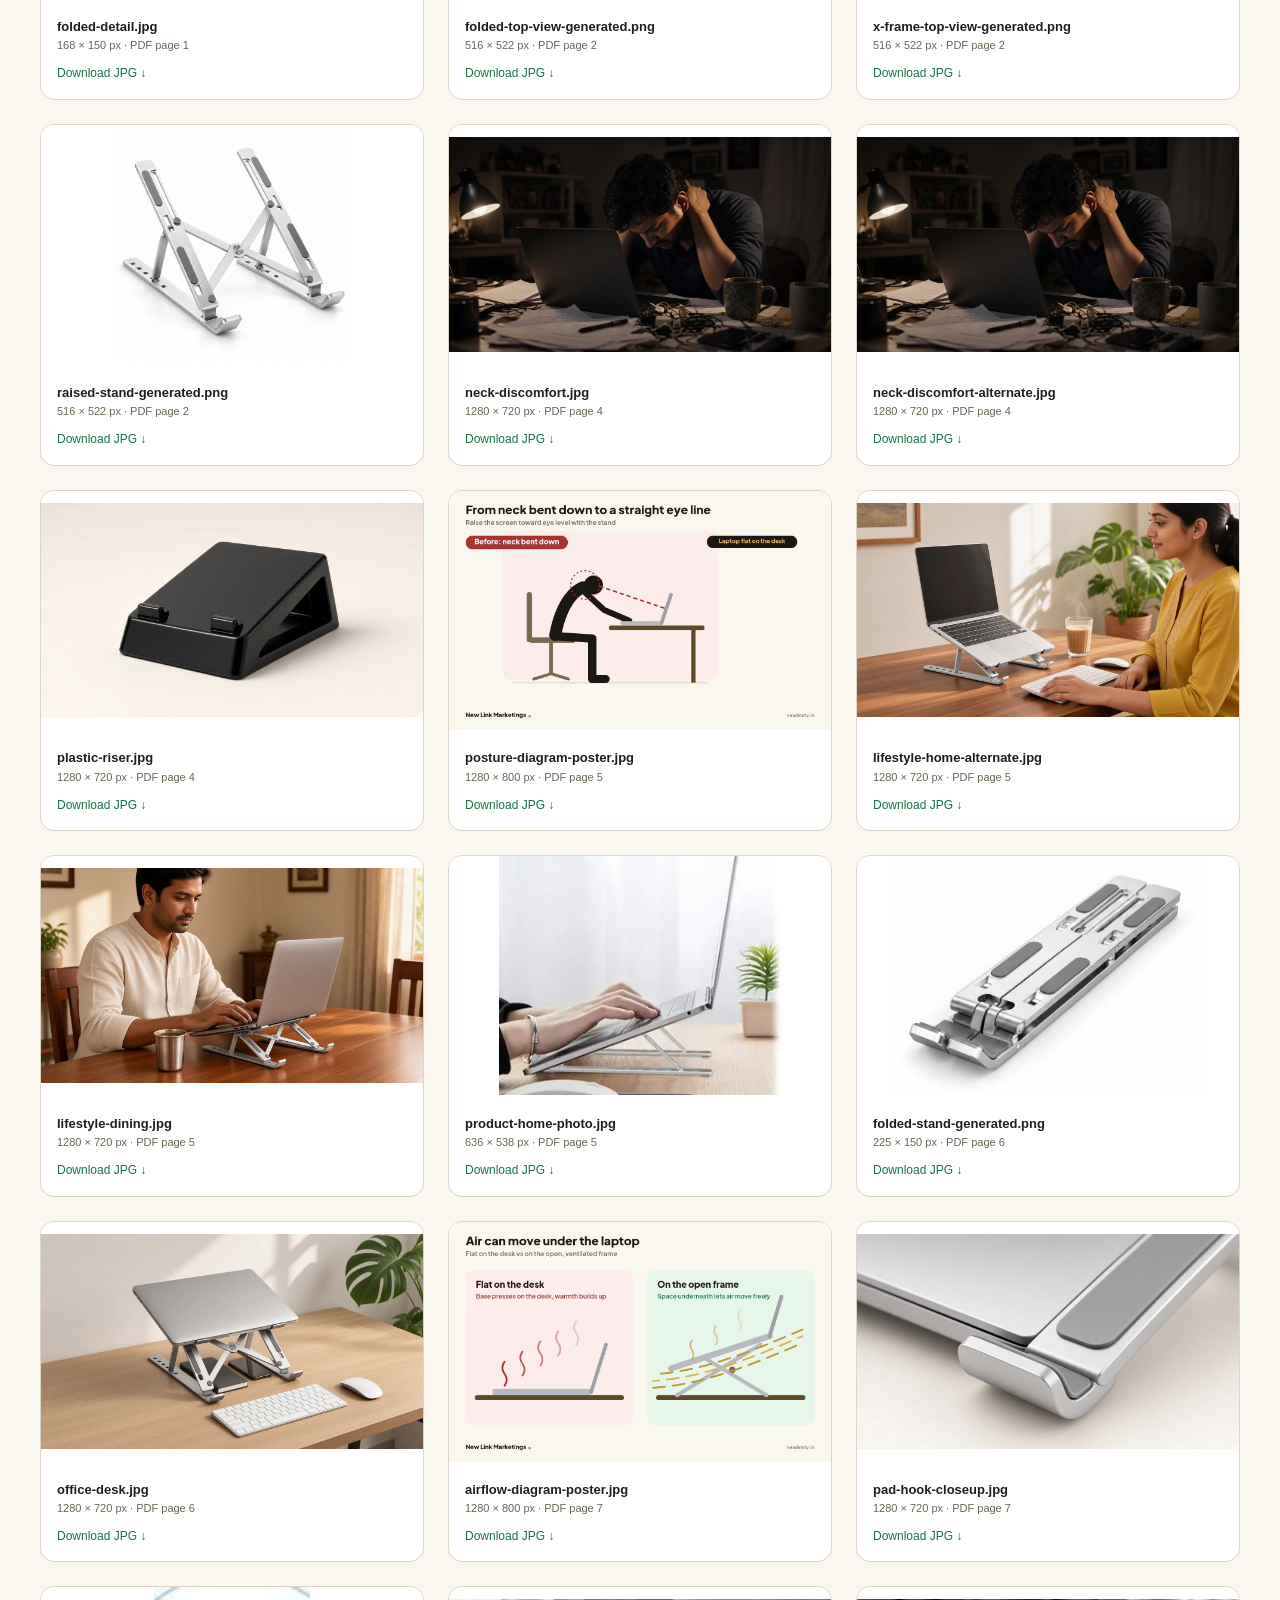
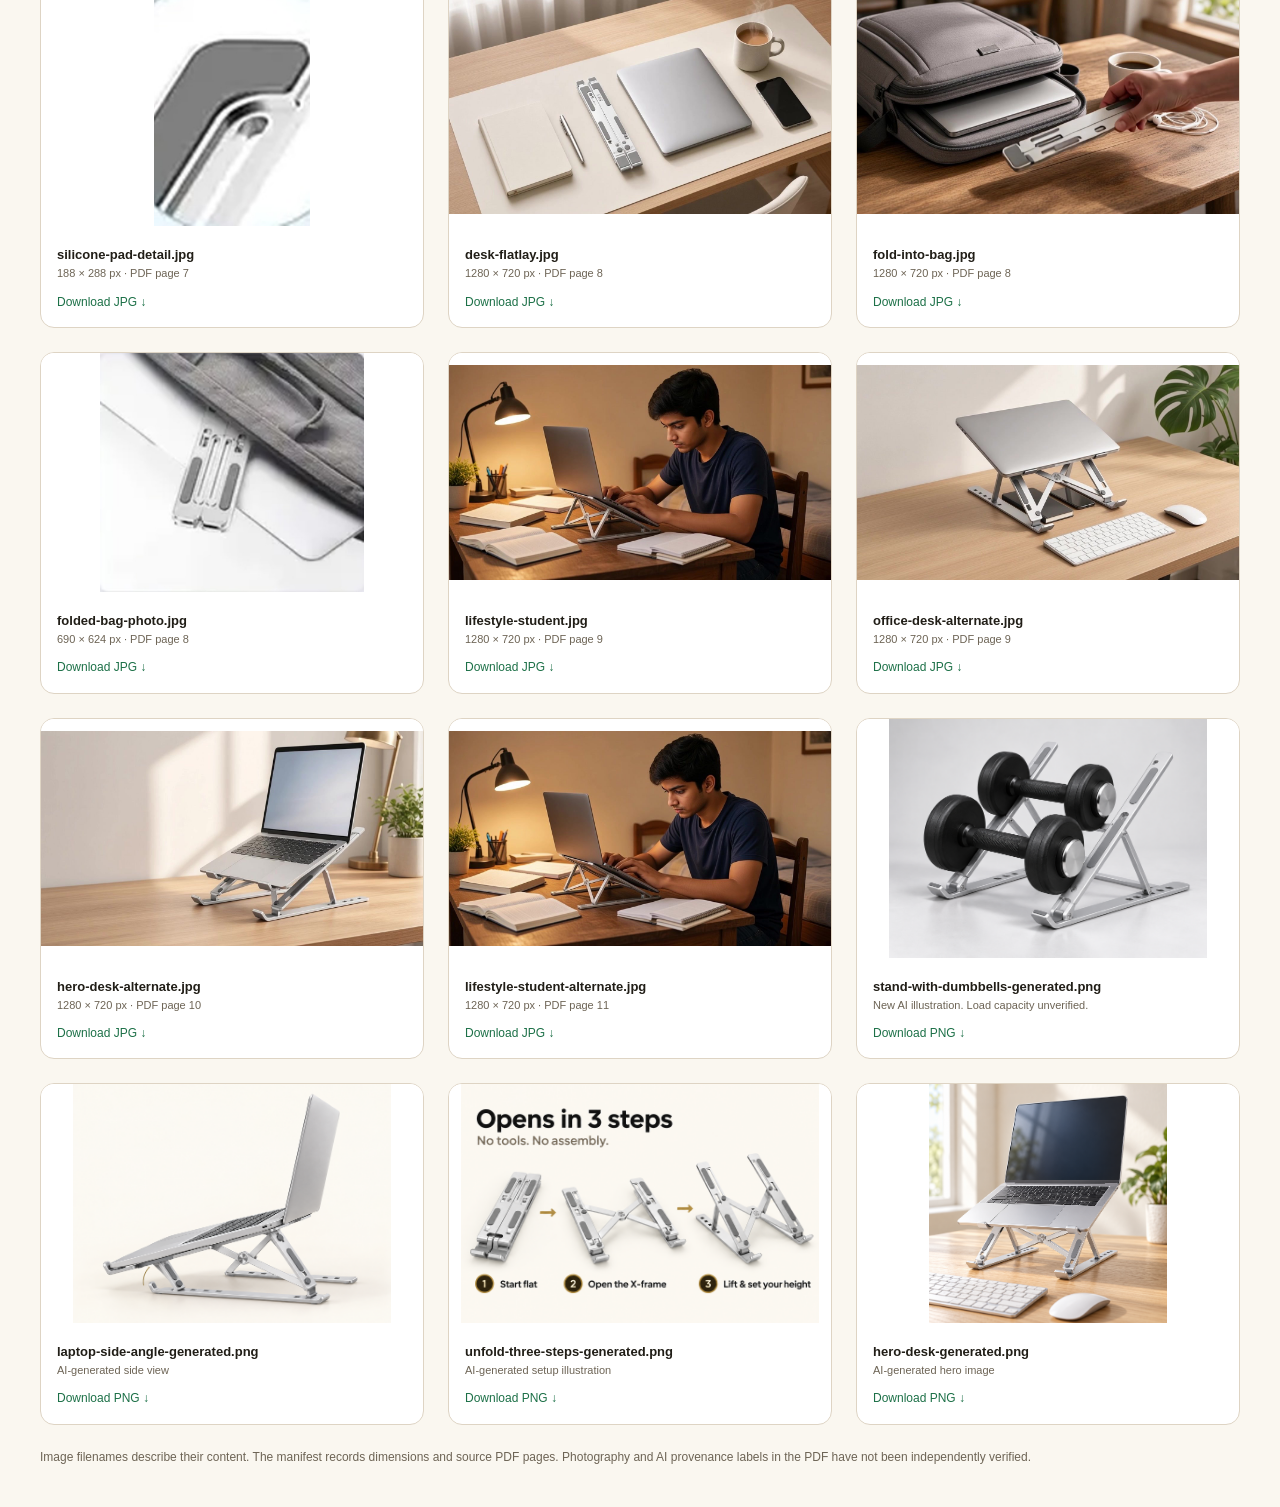
==== commit cc746c8c: "Replace raised setup photo with generated stand image" ====
--- a/assets.html
+++ b/assets.html
@@ -1 +1 @@
-<!doctype html><html lang="en"><head><meta charset="utf-8"><meta name="viewport" content="width=device-width,initial-scale=1"><title>Laptop Stand | Asset Library</title><link rel="stylesheet" href="styles.css"><style>.asset-grid{display:grid;grid-template-columns:repeat(3,1fr);gap:24px}.asset-grid figure{border:1px solid var(--line);border-radius:14px;overflow:hidden;background:white}.asset-grid img{aspect-ratio:1.6;object-fit:contain;background:white}.asset-grid figcaption{padding:16px;overflow-wrap:anywhere}.asset-grid b{font-size:13px}.asset-grid span{display:block;color:var(--green);font-size:12px;margin-top:10px}.library-intro{padding:40px 0 30px}.library-intro p{margin:16px 0}.library-intro h1{max-width:none}@media(max-width:700px){.asset-grid{grid-template-columns:1fr 1fr;gap:12px}.asset-grid figcaption{padding:10px}}@media(max-width:400px){.asset-grid{grid-template-columns:1fr}}</style></head><body><main class="wrap"><div class="library-intro"><a href="index.html">← Back to product page</a><h1>Product & lifestyle assets</h1><p>32 reference images plus a newly generated dumbbell concept image. These are embedded stills, including diagram posters. Original GIF and MP4 files are not embedded in the PDF.</p><a class="button outline" href="assets/manifest.json" download>Download asset manifest</a></div><div class="asset-grid"><figure><a href="assets/hero-desk.jpg" download><img src="assets/hero-desk.jpg" alt="hero-desk" loading="lazy"><figcaption><b>hero-desk.jpg</b><small>1280 × 720 px · PDF page 1</small><span>Download JPG ↓</span></figcaption></a></figure><figure><a href="assets/stand-product.jpg" download><img src="assets/stand-product.jpg" alt="stand-product" loading="lazy"><figcaption><b>stand-product.jpg</b><small>640 × 640 px · PDF page 1</small><span>Download JPG ↓</span></figcaption></a></figure><figure><a href="assets/unfold-diagram-poster.jpg" download><img src="assets/unfold-diagram-poster.jpg" alt="unfold-diagram-poster" loading="lazy"><figcaption><b>unfold-diagram-poster.jpg</b><small>1280 × 800 px · PDF page 1</small><span>Download JPG ↓</span></figcaption></a></figure><figure><a href="assets/height-diagram-poster.jpg" download><img src="assets/height-diagram-poster.jpg" alt="height-diagram-poster" loading="lazy"><figcaption><b>height-diagram-poster.jpg</b><small>1280 × 800 px · PDF page 1</small><span>Download JPG ↓</span></figcaption></a></figure><figure><a href="assets/grey-silicone-pad-generated.png" download><img src="assets/grey-silicone-pad-generated.png" alt="silicone-pad" loading="lazy"><figcaption><b>grey-silicone-pad-generated.png</b><small>321 × 288 px · PDF page 1</small><span>Download JPG ↓</span></figcaption></a></figure><figure><a href="assets/lifestyle-home.jpg" download><img src="assets/lifestyle-home.jpg" alt="lifestyle-home" loading="lazy"><figcaption><b>lifestyle-home.jpg</b><small>1280 × 720 px · PDF page 1</small><span>Download JPG ↓</span></figcaption></a></figure><figure><a href="assets/travel-bag.jpg" download><img src="assets/travel-bag.jpg" alt="travel-bag" loading="lazy"><figcaption><b>travel-bag.jpg</b><small>1280 × 720 px · PDF page 1</small><span>Download JPG ↓</span></figcaption></a></figure><figure><a href="assets/front-hook-v2.png" download><img src="assets/front-hook-v2.png" alt="front-hook" loading="lazy"><figcaption><b>front-hook-v2.png</b><small>321 × 321 px · PDF page 1</small><span>Download JPG ↓</span></figcaption></a></figure><figure><a href="assets/frosted-aluminium.jpg" download><img src="assets/frosted-aluminium.jpg" alt="frosted-aluminium" loading="lazy"><figcaption><b>frosted-aluminium.jpg</b><small>330 × 330 px · PDF page 1</small><span>Download JPG ↓</span></figcaption></a></figure><figure><a href="assets/folded-detail.jpg" download><img src="assets/folded-detail.jpg" alt="folded-detail" loading="lazy"><figcaption><b>folded-detail.jpg</b><small>168 × 150 px · PDF page 1</small><span>Download JPG ↓</span></figcaption></a></figure><figure><a href="assets/folded-top-view-generated.png" download><img src="assets/folded-top-view-generated.png" alt="unfold-flat" loading="lazy"><figcaption><b>folded-top-view-generated.png</b><small>516 × 522 px · PDF page 2</small><span>Download JPG ↓</span></figcaption></a></figure><figure><a href="assets/x-frame-top-view-generated.png" download><img src="assets/x-frame-top-view-generated.png" alt="unfold-x-frame" loading="lazy"><figcaption><b>x-frame-top-view-generated.png</b><small>516 × 522 px · PDF page 2</small><span>Download JPG ↓</span></figcaption></a></figure><figure><a href="assets/unfold-raised.jpg" download><img src="assets/unfold-raised.jpg" alt="unfold-raised" loading="lazy"><figcaption><b>unfold-raised.jpg</b><small>516 × 522 px · PDF page 2</small><span>Download JPG ↓</span></figcaption></a></figure><figure><a href="assets/neck-discomfort.jpg" download><img src="assets/neck-discomfort.jpg" alt="neck-discomfort" loading="lazy"><figcaption><b>neck-discomfort.jpg</b><small>1280 × 720 px · PDF page 4</small><span>Download JPG ↓</span></figcaption></a></figure><figure><a href="assets/neck-discomfort-alternate.jpg" download><img src="assets/neck-discomfort-alternate.jpg" alt="neck-discomfort-alternate" loading="lazy"><figcaption><b>neck-discomfort-alternate.jpg</b><small>1280 × 720 px · PDF page 4</small><span>Download JPG ↓</span></figcaption></a></figure><figure><a href="assets/plastic-riser.jpg" download><img src="assets/plastic-riser.jpg" alt="plastic-riser" loading="lazy"><figcaption><b>plastic-riser.jpg</b><small>1280 × 720 px · PDF page 4</small><span>Download JPG ↓</span></figcaption></a></figure><figure><a href="assets/posture-diagram-poster.jpg" download><img src="assets/posture-diagram-poster.jpg" alt="posture-diagram-poster" loading="lazy"><figcaption><b>posture-diagram-poster.jpg</b><small>1280 × 800 px · PDF page 5</small><span>Download JPG ↓</span></figcaption></a></figure><figure><a href="assets/lifestyle-home-alternate.jpg" download><img src="assets/lifestyle-home-alternate.jpg" alt="lifestyle-home-alternate" loading="lazy"><figcaption><b>lifestyle-home-alternate.jpg</b><small>1280 × 720 px · PDF page 5</small><span>Download JPG ↓</span></figcaption></a></figure><figure><a href="assets/lifestyle-dining.jpg" download><img src="assets/lifestyle-dining.jpg" alt="lifestyle-dining" loading="lazy"><figcaption><b>lifestyle-dining.jpg</b><small>1280 × 720 px · PDF page 5</small><span>Download JPG ↓</span></figcaption></a></figure><figure><a href="assets/product-home-photo.jpg" download><img src="assets/product-home-photo.jpg" alt="product-home-photo" loading="lazy"><figcaption><b>product-home-photo.jpg</b><small>636 × 538 px · PDF page 5</small><span>Download JPG ↓</span></figcaption></a></figure><figure><a href="assets/folded-stand-generated.png" download><img src="assets/folded-stand-generated.png" alt="folded-detail-wide" loading="lazy"><figcaption><b>folded-stand-generated.png</b><small>225 × 150 px · PDF page 6</small><span>Download JPG ↓</span></figcaption></a></figure><figure><a href="assets/office-desk.jpg" download><img src="assets/office-desk.jpg" alt="office-desk" loading="lazy"><figcaption><b>office-desk.jpg</b><small>1280 × 720 px · PDF page 6</small><span>Download JPG ↓</span></figcaption></a></figure><figure><a href="assets/airflow-diagram-poster.jpg" download><img src="assets/airflow-diagram-poster.jpg" alt="airflow-diagram-poster" loading="lazy"><figcaption><b>airflow-diagram-poster.jpg</b><small>1280 × 800 px · PDF page 7</small><span>Download JPG ↓</span></figcaption></a></figure><figure><a href="assets/pad-hook-closeup.jpg" download><img src="assets/pad-hook-closeup.jpg" alt="pad-hook-closeup" loading="lazy"><figcaption><b>pad-hook-closeup.jpg</b><small>1280 × 720 px · PDF page 7</small><span>Download JPG ↓</span></figcaption></a></figure><figure><a href="assets/silicone-pad-detail.jpg" download><img src="assets/silicone-pad-detail.jpg" alt="silicone-pad-detail" loading="lazy"><figcaption><b>silicone-pad-detail.jpg</b><small>188 × 288 px · PDF page 7</small><span>Download JPG ↓</span></figcaption></a></figure><figure><a href="assets/desk-flatlay.jpg" download><img src="assets/desk-flatlay.jpg" alt="desk-flatlay" loading="lazy"><figcaption><b>desk-flatlay.jpg</b><small>1280 × 720 px · PDF page 8</small><span>Download JPG ↓</span></figcaption></a></figure><figure><a href="assets/fold-into-bag.jpg" download><img src="assets/fold-into-bag.jpg" alt="fold-into-bag" loading="lazy"><figcaption><b>fold-into-bag.jpg</b><small>1280 × 720 px · PDF page 8</small><span>Download JPG ↓</span></figcaption></a></figure><figure><a href="assets/folded-bag-photo.jpg" download><img src="assets/folded-bag-photo.jpg" alt="folded-bag-photo" loading="lazy"><figcaption><b>folded-bag-photo.jpg</b><small>690 × 624 px · PDF page 8</small><span>Download JPG ↓</span></figcaption></a></figure><figure><a href="assets/lifestyle-student.jpg" download><img src="assets/lifestyle-student.jpg" alt="lifestyle-student" loading="lazy"><figcaption><b>lifestyle-student.jpg</b><small>1280 × 720 px · PDF page 9</small><span>Download JPG ↓</span></figcaption></a></figure><figure><a href="assets/office-desk-alternate.jpg" download><img src="assets/office-desk-alternate.jpg" alt="office-desk-alternate" loading="lazy"><figcaption><b>office-desk-alternate.jpg</b><small>1280 × 720 px · PDF page 9</small><span>Download JPG ↓</span></figcaption></a></figure><figure><a href="assets/hero-desk-alternate.jpg" download><img src="assets/hero-desk-alternate.jpg" alt="hero-desk-alternate" loading="lazy"><figcaption><b>hero-desk-alternate.jpg</b><small>1280 × 720 px · PDF page 10</small><span>Download JPG ↓</span></figcaption></a></figure><figure><a href="assets/lifestyle-student-alternate.jpg" download><img src="assets/lifestyle-student-alternate.jpg" alt="lifestyle-student-alternate" loading="lazy"><figcaption><b>lifestyle-student-alternate.jpg</b><small>1280 × 720 px · PDF page 11</small><span>Download JPG ↓</span></figcaption></a></figure><figure><a href="assets/stand-with-dumbbells-generated.png" download><img src="assets/stand-with-dumbbells-generated.png" alt="AI illustration of stand with dumbbells" loading="lazy"><figcaption><b>stand-with-dumbbells-generated.png</b><small>New AI illustration. Load capacity unverified.</small><span>Download PNG ↓</span></figcaption></a></figure><figure><a href="assets/laptop-side-angle-generated.png" download><img src="assets/laptop-side-angle-generated.png" alt="Generated laptop side view" loading="lazy"><figcaption><b>laptop-side-angle-generated.png</b><small>AI-generated side view</small><span>Download PNG ↓</span></figcaption></a></figure><figure><a href="assets/unfold-three-steps-generated.png" download><img src="assets/unfold-three-steps-generated.png" alt="Three-step setup illustration" loading="lazy"><figcaption><b>unfold-three-steps-generated.png</b><small>AI-generated setup illustration</small><span>Download PNG ↓</span></figcaption></a></figure><figure><a href="assets/hero-desk-generated.png" download><img src="assets/hero-desk-generated.png" alt="Generated laptop stand hero photograph" loading="lazy"><figcaption><b>hero-desk-generated.png</b><small>AI-generated hero image</small><span>Download PNG ↓</span></figcaption></a></figure></div><p class="note" style="margin-bottom:40px">Image filenames describe their content. The manifest records dimensions and source PDF pages. Photography and AI provenance labels in the PDF have not been independently verified.</p></main></body></html>+<!doctype html><html lang="en"><head><meta charset="utf-8"><meta name="viewport" content="width=device-width,initial-scale=1"><title>Laptop Stand | Asset Library</title><link rel="stylesheet" href="styles.css"><style>.asset-grid{display:grid;grid-template-columns:repeat(3,1fr);gap:24px}.asset-grid figure{border:1px solid var(--line);border-radius:14px;overflow:hidden;background:white}.asset-grid img{aspect-ratio:1.6;object-fit:contain;background:white}.asset-grid figcaption{padding:16px;overflow-wrap:anywhere}.asset-grid b{font-size:13px}.asset-grid span{display:block;color:var(--green);font-size:12px;margin-top:10px}.library-intro{padding:40px 0 30px}.library-intro p{margin:16px 0}.library-intro h1{max-width:none}@media(max-width:700px){.asset-grid{grid-template-columns:1fr 1fr;gap:12px}.asset-grid figcaption{padding:10px}}@media(max-width:400px){.asset-grid{grid-template-columns:1fr}}</style></head><body><main class="wrap"><div class="library-intro"><a href="index.html">← Back to product page</a><h1>Product & lifestyle assets</h1><p>32 reference images plus a newly generated dumbbell concept image. These are embedded stills, including diagram posters. Original GIF and MP4 files are not embedded in the PDF.</p><a class="button outline" href="assets/manifest.json" download>Download asset manifest</a></div><div class="asset-grid"><figure><a href="assets/hero-desk.jpg" download><img src="assets/hero-desk.jpg" alt="hero-desk" loading="lazy"><figcaption><b>hero-desk.jpg</b><small>1280 × 720 px · PDF page 1</small><span>Download JPG ↓</span></figcaption></a></figure><figure><a href="assets/stand-product.jpg" download><img src="assets/stand-product.jpg" alt="stand-product" loading="lazy"><figcaption><b>stand-product.jpg</b><small>640 × 640 px · PDF page 1</small><span>Download JPG ↓</span></figcaption></a></figure><figure><a href="assets/unfold-diagram-poster.jpg" download><img src="assets/unfold-diagram-poster.jpg" alt="unfold-diagram-poster" loading="lazy"><figcaption><b>unfold-diagram-poster.jpg</b><small>1280 × 800 px · PDF page 1</small><span>Download JPG ↓</span></figcaption></a></figure><figure><a href="assets/height-diagram-poster.jpg" download><img src="assets/height-diagram-poster.jpg" alt="height-diagram-poster" loading="lazy"><figcaption><b>height-diagram-poster.jpg</b><small>1280 × 800 px · PDF page 1</small><span>Download JPG ↓</span></figcaption></a></figure><figure><a href="assets/grey-silicone-pad-generated.png" download><img src="assets/grey-silicone-pad-generated.png" alt="silicone-pad" loading="lazy"><figcaption><b>grey-silicone-pad-generated.png</b><small>321 × 288 px · PDF page 1</small><span>Download JPG ↓</span></figcaption></a></figure><figure><a href="assets/lifestyle-home.jpg" download><img src="assets/lifestyle-home.jpg" alt="lifestyle-home" loading="lazy"><figcaption><b>lifestyle-home.jpg</b><small>1280 × 720 px · PDF page 1</small><span>Download JPG ↓</span></figcaption></a></figure><figure><a href="assets/travel-bag.jpg" download><img src="assets/travel-bag.jpg" alt="travel-bag" loading="lazy"><figcaption><b>travel-bag.jpg</b><small>1280 × 720 px · PDF page 1</small><span>Download JPG ↓</span></figcaption></a></figure><figure><a href="assets/front-hook-v2.png" download><img src="assets/front-hook-v2.png" alt="front-hook" loading="lazy"><figcaption><b>front-hook-v2.png</b><small>321 × 321 px · PDF page 1</small><span>Download JPG ↓</span></figcaption></a></figure><figure><a href="assets/frosted-aluminium.jpg" download><img src="assets/frosted-aluminium.jpg" alt="frosted-aluminium" loading="lazy"><figcaption><b>frosted-aluminium.jpg</b><small>330 × 330 px · PDF page 1</small><span>Download JPG ↓</span></figcaption></a></figure><figure><a href="assets/folded-detail.jpg" download><img src="assets/folded-detail.jpg" alt="folded-detail" loading="lazy"><figcaption><b>folded-detail.jpg</b><small>168 × 150 px · PDF page 1</small><span>Download JPG ↓</span></figcaption></a></figure><figure><a href="assets/folded-top-view-generated.png" download><img src="assets/folded-top-view-generated.png" alt="unfold-flat" loading="lazy"><figcaption><b>folded-top-view-generated.png</b><small>516 × 522 px · PDF page 2</small><span>Download JPG ↓</span></figcaption></a></figure><figure><a href="assets/x-frame-top-view-generated.png" download><img src="assets/x-frame-top-view-generated.png" alt="unfold-x-frame" loading="lazy"><figcaption><b>x-frame-top-view-generated.png</b><small>516 × 522 px · PDF page 2</small><span>Download JPG ↓</span></figcaption></a></figure><figure><a href="assets/raised-stand-generated.png" download><img src="assets/raised-stand-generated.png" alt="unfold-raised" loading="lazy"><figcaption><b>raised-stand-generated.png</b><small>516 × 522 px · PDF page 2</small><span>Download JPG ↓</span></figcaption></a></figure><figure><a href="assets/neck-discomfort.jpg" download><img src="assets/neck-discomfort.jpg" alt="neck-discomfort" loading="lazy"><figcaption><b>neck-discomfort.jpg</b><small>1280 × 720 px · PDF page 4</small><span>Download JPG ↓</span></figcaption></a></figure><figure><a href="assets/neck-discomfort-alternate.jpg" download><img src="assets/neck-discomfort-alternate.jpg" alt="neck-discomfort-alternate" loading="lazy"><figcaption><b>neck-discomfort-alternate.jpg</b><small>1280 × 720 px · PDF page 4</small><span>Download JPG ↓</span></figcaption></a></figure><figure><a href="assets/plastic-riser.jpg" download><img src="assets/plastic-riser.jpg" alt="plastic-riser" loading="lazy"><figcaption><b>plastic-riser.jpg</b><small>1280 × 720 px · PDF page 4</small><span>Download JPG ↓</span></figcaption></a></figure><figure><a href="assets/posture-diagram-poster.jpg" download><img src="assets/posture-diagram-poster.jpg" alt="posture-diagram-poster" loading="lazy"><figcaption><b>posture-diagram-poster.jpg</b><small>1280 × 800 px · PDF page 5</small><span>Download JPG ↓</span></figcaption></a></figure><figure><a href="assets/lifestyle-home-alternate.jpg" download><img src="assets/lifestyle-home-alternate.jpg" alt="lifestyle-home-alternate" loading="lazy"><figcaption><b>lifestyle-home-alternate.jpg</b><small>1280 × 720 px · PDF page 5</small><span>Download JPG ↓</span></figcaption></a></figure><figure><a href="assets/lifestyle-dining.jpg" download><img src="assets/lifestyle-dining.jpg" alt="lifestyle-dining" loading="lazy"><figcaption><b>lifestyle-dining.jpg</b><small>1280 × 720 px · PDF page 5</small><span>Download JPG ↓</span></figcaption></a></figure><figure><a href="assets/product-home-photo.jpg" download><img src="assets/product-home-photo.jpg" alt="product-home-photo" loading="lazy"><figcaption><b>product-home-photo.jpg</b><small>636 × 538 px · PDF page 5</small><span>Download JPG ↓</span></figcaption></a></figure><figure><a href="assets/folded-stand-generated.png" download><img src="assets/folded-stand-generated.png" alt="folded-detail-wide" loading="lazy"><figcaption><b>folded-stand-generated.png</b><small>225 × 150 px · PDF page 6</small><span>Download JPG ↓</span></figcaption></a></figure><figure><a href="assets/office-desk.jpg" download><img src="assets/office-desk.jpg" alt="office-desk" loading="lazy"><figcaption><b>office-desk.jpg</b><small>1280 × 720 px · PDF page 6</small><span>Download JPG ↓</span></figcaption></a></figure><figure><a href="assets/airflow-diagram-poster.jpg" download><img src="assets/airflow-diagram-poster.jpg" alt="airflow-diagram-poster" loading="lazy"><figcaption><b>airflow-diagram-poster.jpg</b><small>1280 × 800 px · PDF page 7</small><span>Download JPG ↓</span></figcaption></a></figure><figure><a href="assets/pad-hook-closeup.jpg" download><img src="assets/pad-hook-closeup.jpg" alt="pad-hook-closeup" loading="lazy"><figcaption><b>pad-hook-closeup.jpg</b><small>1280 × 720 px · PDF page 7</small><span>Download JPG ↓</span></figcaption></a></figure><figure><a href="assets/silicone-pad-detail.jpg" download><img src="assets/silicone-pad-detail.jpg" alt="silicone-pad-detail" loading="lazy"><figcaption><b>silicone-pad-detail.jpg</b><small>188 × 288 px · PDF page 7</small><span>Download JPG ↓</span></figcaption></a></figure><figure><a href="assets/desk-flatlay.jpg" download><img src="assets/desk-flatlay.jpg" alt="desk-flatlay" loading="lazy"><figcaption><b>desk-flatlay.jpg</b><small>1280 × 720 px · PDF page 8</small><span>Download JPG ↓</span></figcaption></a></figure><figure><a href="assets/fold-into-bag.jpg" download><img src="assets/fold-into-bag.jpg" alt="fold-into-bag" loading="lazy"><figcaption><b>fold-into-bag.jpg</b><small>1280 × 720 px · PDF page 8</small><span>Download JPG ↓</span></figcaption></a></figure><figure><a href="assets/folded-bag-photo.jpg" download><img src="assets/folded-bag-photo.jpg" alt="folded-bag-photo" loading="lazy"><figcaption><b>folded-bag-photo.jpg</b><small>690 × 624 px · PDF page 8</small><span>Download JPG ↓</span></figcaption></a></figure><figure><a href="assets/lifestyle-student.jpg" download><img src="assets/lifestyle-student.jpg" alt="lifestyle-student" loading="lazy"><figcaption><b>lifestyle-student.jpg</b><small>1280 × 720 px · PDF page 9</small><span>Download JPG ↓</span></figcaption></a></figure><figure><a href="assets/office-desk-alternate.jpg" download><img src="assets/office-desk-alternate.jpg" alt="office-desk-alternate" loading="lazy"><figcaption><b>office-desk-alternate.jpg</b><small>1280 × 720 px · PDF page 9</small><span>Download JPG ↓</span></figcaption></a></figure><figure><a href="assets/hero-desk-alternate.jpg" download><img src="assets/hero-desk-alternate.jpg" alt="hero-desk-alternate" loading="lazy"><figcaption><b>hero-desk-alternate.jpg</b><small>1280 × 720 px · PDF page 10</small><span>Download JPG ↓</span></figcaption></a></figure><figure><a href="assets/lifestyle-student-alternate.jpg" download><img src="assets/lifestyle-student-alternate.jpg" alt="lifestyle-student-alternate" loading="lazy"><figcaption><b>lifestyle-student-alternate.jpg</b><small>1280 × 720 px · PDF page 11</small><span>Download JPG ↓</span></figcaption></a></figure><figure><a href="assets/stand-with-dumbbells-generated.png" download><img src="assets/stand-with-dumbbells-generated.png" alt="AI illustration of stand with dumbbells" loading="lazy"><figcaption><b>stand-with-dumbbells-generated.png</b><small>New AI illustration. Load capacity unverified.</small><span>Download PNG ↓</span></figcaption></a></figure><figure><a href="assets/laptop-side-angle-generated.png" download><img src="assets/laptop-side-angle-generated.png" alt="Generated laptop side view" loading="lazy"><figcaption><b>laptop-side-angle-generated.png</b><small>AI-generated side view</small><span>Download PNG ↓</span></figcaption></a></figure><figure><a href="assets/unfold-three-steps-generated.png" download><img src="assets/unfold-three-steps-generated.png" alt="Three-step setup illustration" loading="lazy"><figcaption><b>unfold-three-steps-generated.png</b><small>AI-generated setup illustration</small><span>Download PNG ↓</span></figcaption></a></figure><figure><a href="assets/hero-desk-generated.png" download><img src="assets/hero-desk-generated.png" alt="Generated laptop stand hero photograph" loading="lazy"><figcaption><b>hero-desk-generated.png</b><small>AI-generated hero image</small><span>Download PNG ↓</span></figcaption></a></figure></div><p class="note" style="margin-bottom:40px">Image filenames describe their content. The manifest records dimensions and source PDF pages. Photography and AI provenance labels in the PDF have not been independently verified.</p></main></body></html>
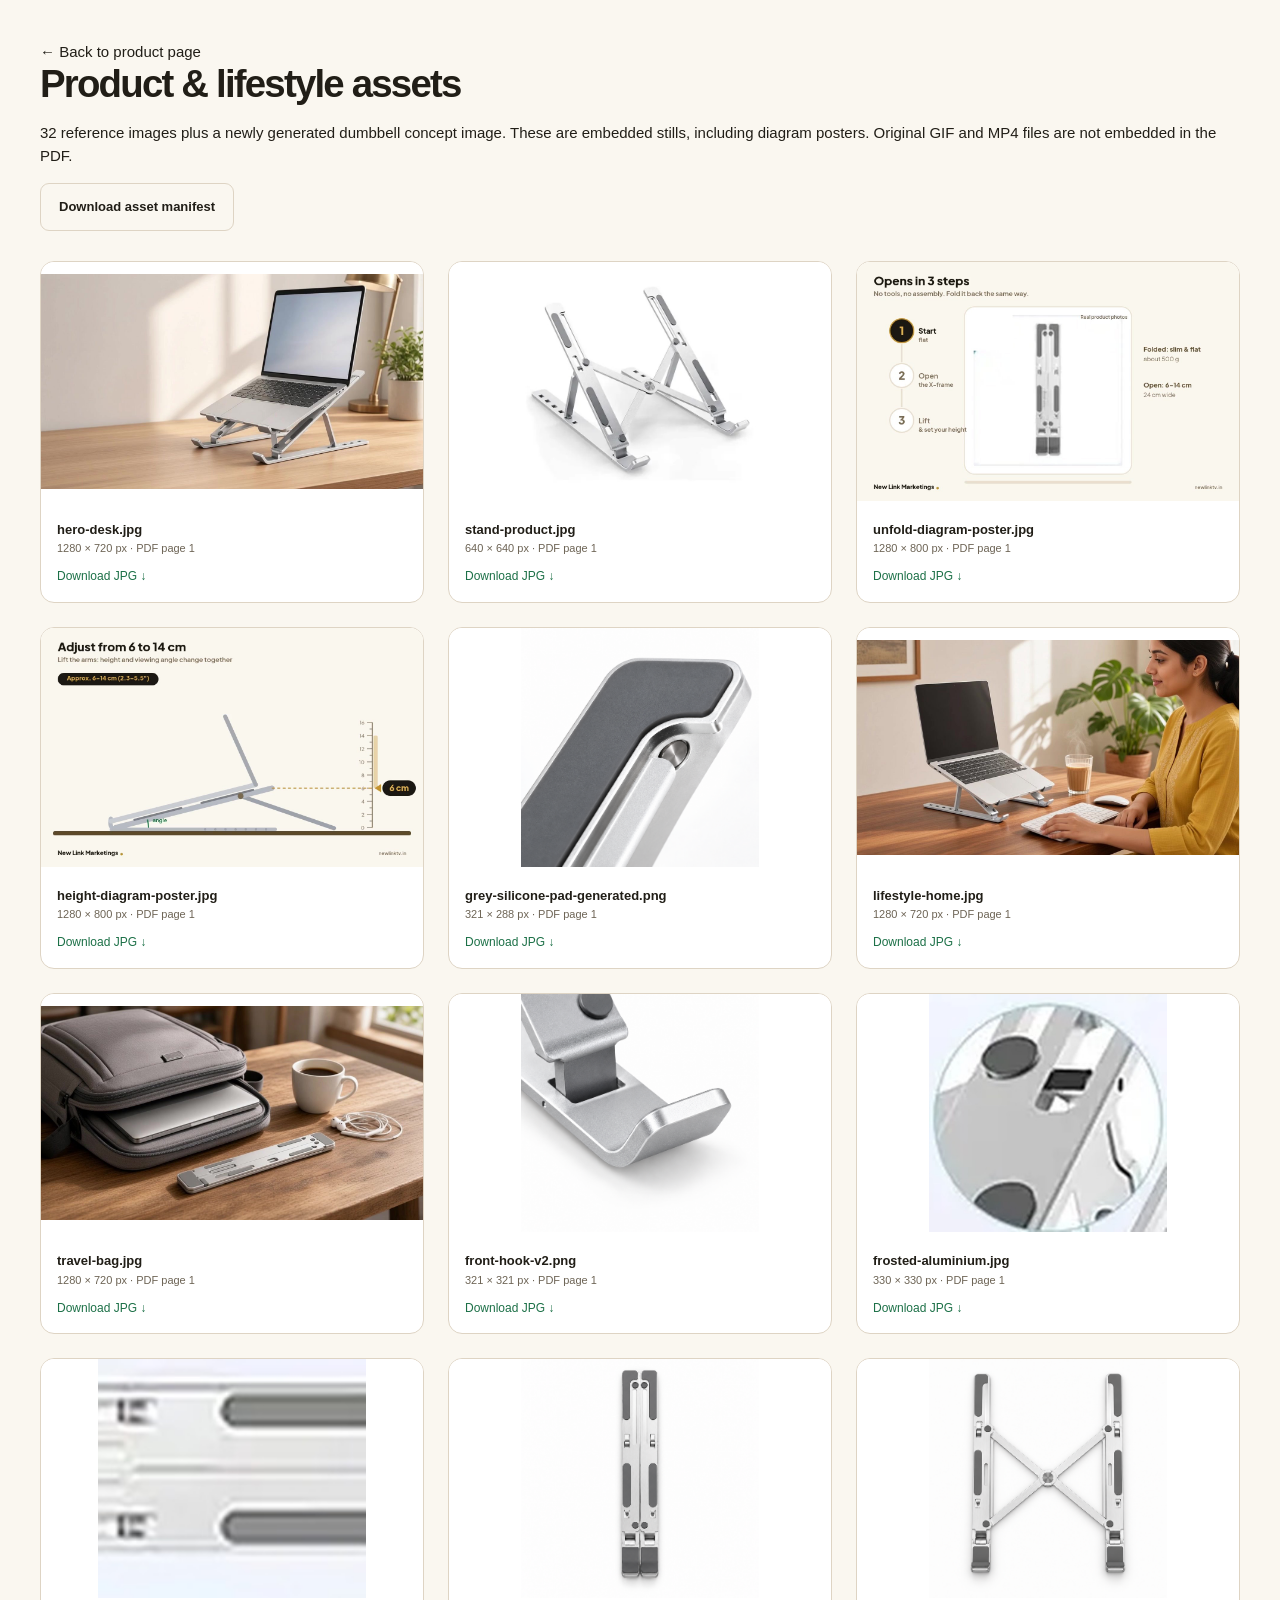
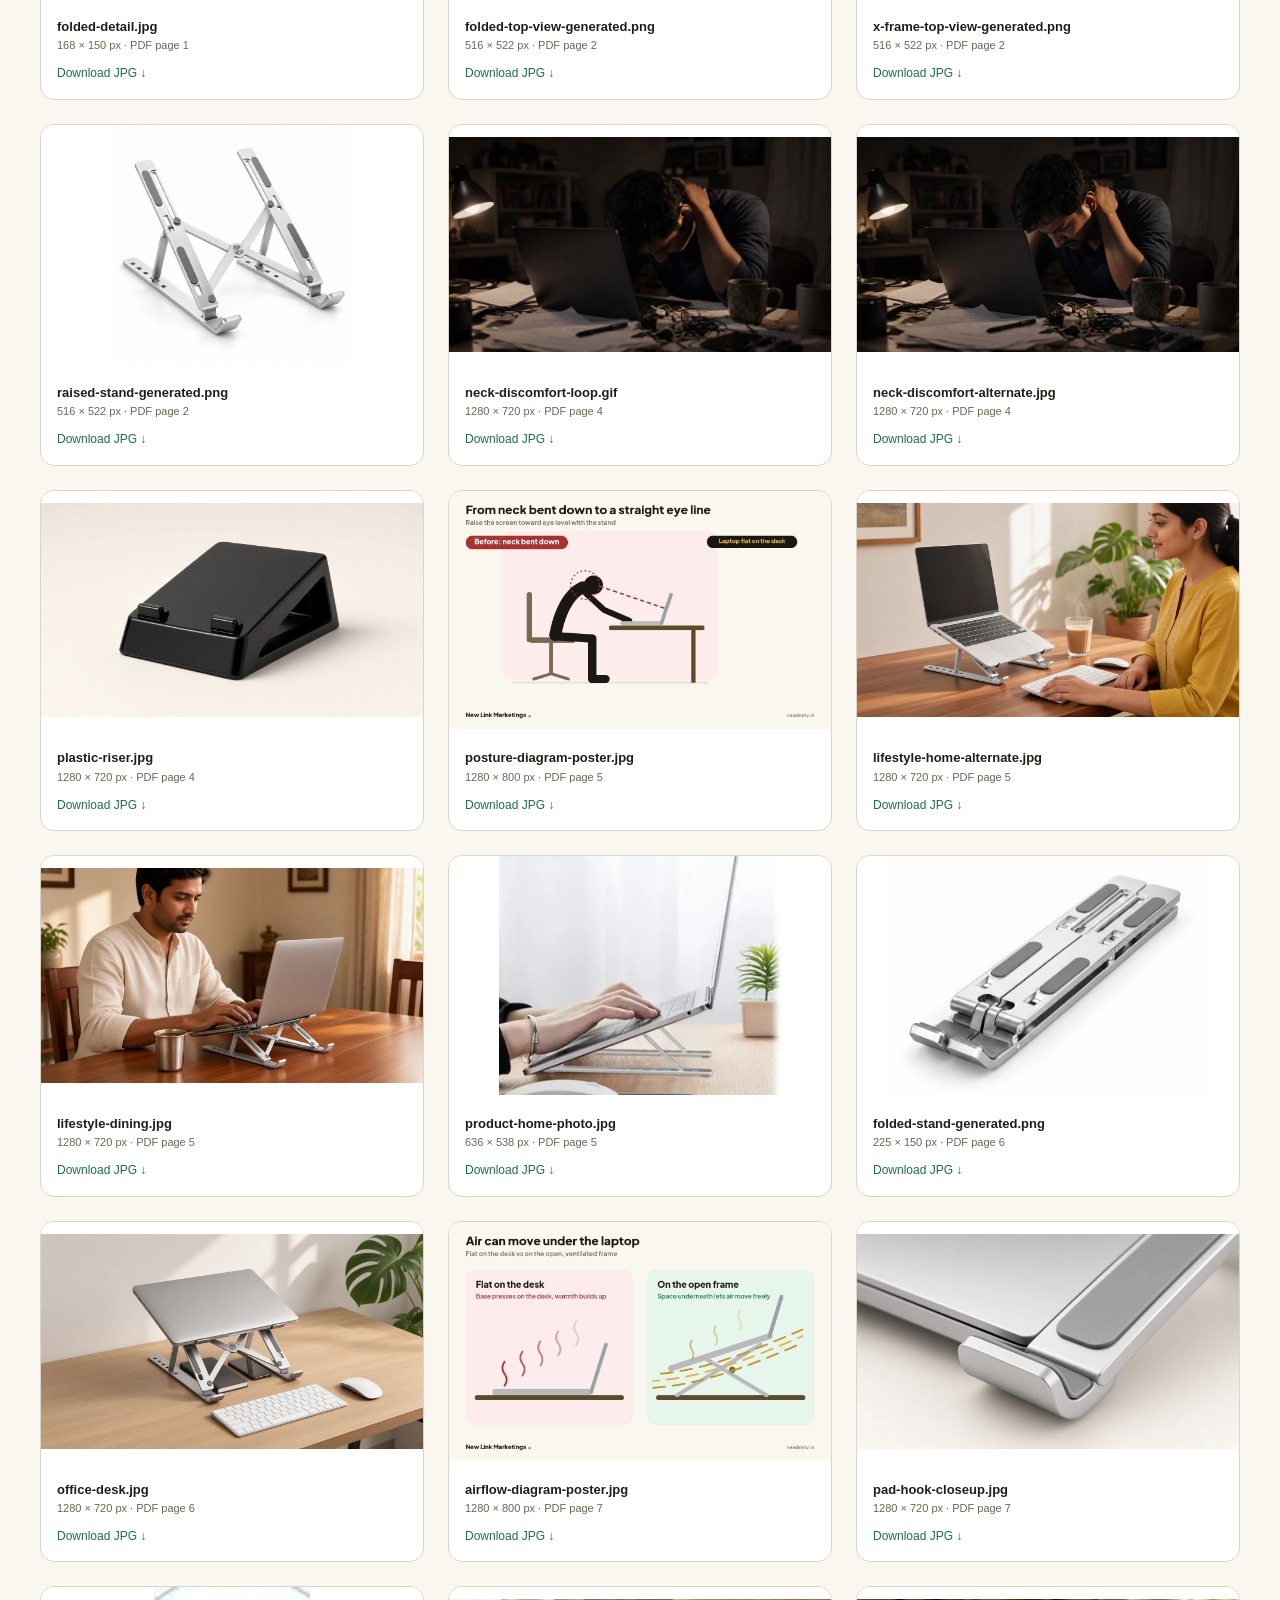
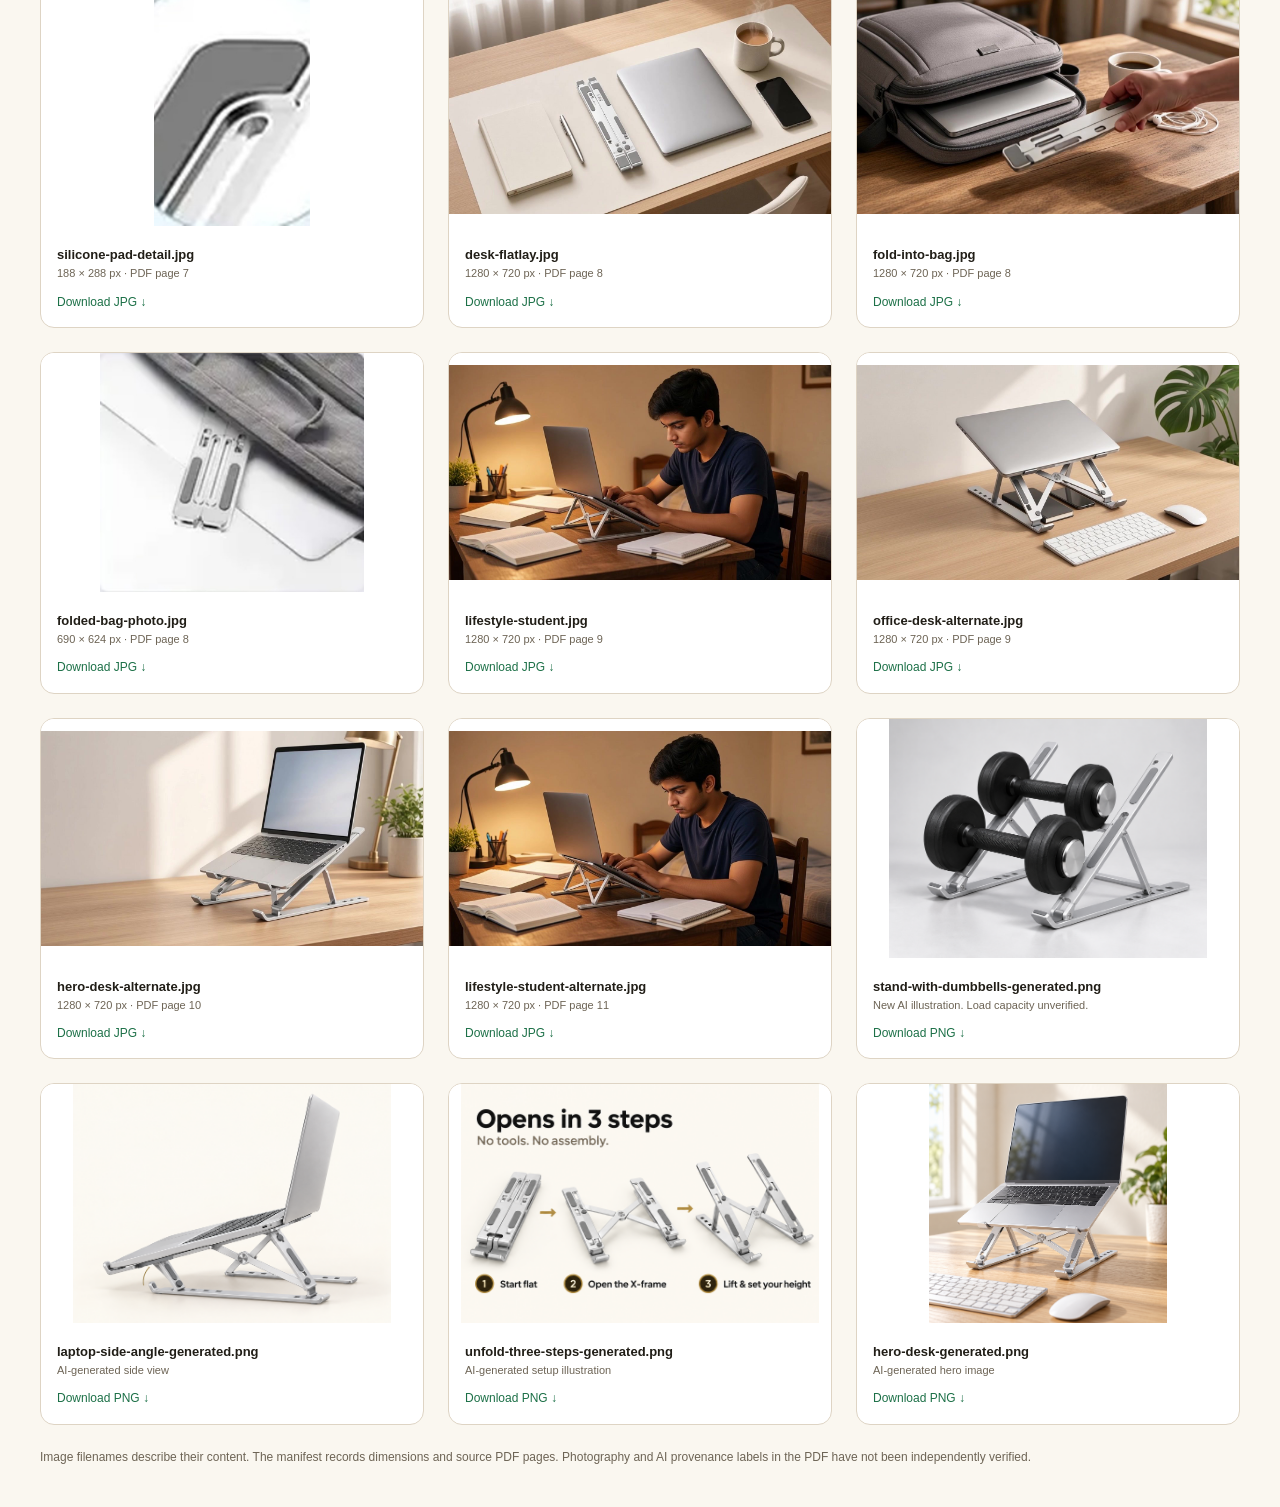
==== commit b62b601f: "Replace neck discomfort still with looping GIF from supplied video" ====
--- a/assets.html
+++ b/assets.html
@@ -1 +1 @@
-<!doctype html><html lang="en"><head><meta charset="utf-8"><meta name="viewport" content="width=device-width,initial-scale=1"><title>Laptop Stand | Asset Library</title><link rel="stylesheet" href="styles.css"><style>.asset-grid{display:grid;grid-template-columns:repeat(3,1fr);gap:24px}.asset-grid figure{border:1px solid var(--line);border-radius:14px;overflow:hidden;background:white}.asset-grid img{aspect-ratio:1.6;object-fit:contain;background:white}.asset-grid figcaption{padding:16px;overflow-wrap:anywhere}.asset-grid b{font-size:13px}.asset-grid span{display:block;color:var(--green);font-size:12px;margin-top:10px}.library-intro{padding:40px 0 30px}.library-intro p{margin:16px 0}.library-intro h1{max-width:none}@media(max-width:700px){.asset-grid{grid-template-columns:1fr 1fr;gap:12px}.asset-grid figcaption{padding:10px}}@media(max-width:400px){.asset-grid{grid-template-columns:1fr}}</style></head><body><main class="wrap"><div class="library-intro"><a href="index.html">← Back to product page</a><h1>Product & lifestyle assets</h1><p>32 reference images plus a newly generated dumbbell concept image. These are embedded stills, including diagram posters. Original GIF and MP4 files are not embedded in the PDF.</p><a class="button outline" href="assets/manifest.json" download>Download asset manifest</a></div><div class="asset-grid"><figure><a href="assets/hero-desk.jpg" download><img src="assets/hero-desk.jpg" alt="hero-desk" loading="lazy"><figcaption><b>hero-desk.jpg</b><small>1280 × 720 px · PDF page 1</small><span>Download JPG ↓</span></figcaption></a></figure><figure><a href="assets/stand-product.jpg" download><img src="assets/stand-product.jpg" alt="stand-product" loading="lazy"><figcaption><b>stand-product.jpg</b><small>640 × 640 px · PDF page 1</small><span>Download JPG ↓</span></figcaption></a></figure><figure><a href="assets/unfold-diagram-poster.jpg" download><img src="assets/unfold-diagram-poster.jpg" alt="unfold-diagram-poster" loading="lazy"><figcaption><b>unfold-diagram-poster.jpg</b><small>1280 × 800 px · PDF page 1</small><span>Download JPG ↓</span></figcaption></a></figure><figure><a href="assets/height-diagram-poster.jpg" download><img src="assets/height-diagram-poster.jpg" alt="height-diagram-poster" loading="lazy"><figcaption><b>height-diagram-poster.jpg</b><small>1280 × 800 px · PDF page 1</small><span>Download JPG ↓</span></figcaption></a></figure><figure><a href="assets/grey-silicone-pad-generated.png" download><img src="assets/grey-silicone-pad-generated.png" alt="silicone-pad" loading="lazy"><figcaption><b>grey-silicone-pad-generated.png</b><small>321 × 288 px · PDF page 1</small><span>Download JPG ↓</span></figcaption></a></figure><figure><a href="assets/lifestyle-home.jpg" download><img src="assets/lifestyle-home.jpg" alt="lifestyle-home" loading="lazy"><figcaption><b>lifestyle-home.jpg</b><small>1280 × 720 px · PDF page 1</small><span>Download JPG ↓</span></figcaption></a></figure><figure><a href="assets/travel-bag.jpg" download><img src="assets/travel-bag.jpg" alt="travel-bag" loading="lazy"><figcaption><b>travel-bag.jpg</b><small>1280 × 720 px · PDF page 1</small><span>Download JPG ↓</span></figcaption></a></figure><figure><a href="assets/front-hook-v2.png" download><img src="assets/front-hook-v2.png" alt="front-hook" loading="lazy"><figcaption><b>front-hook-v2.png</b><small>321 × 321 px · PDF page 1</small><span>Download JPG ↓</span></figcaption></a></figure><figure><a href="assets/frosted-aluminium.jpg" download><img src="assets/frosted-aluminium.jpg" alt="frosted-aluminium" loading="lazy"><figcaption><b>frosted-aluminium.jpg</b><small>330 × 330 px · PDF page 1</small><span>Download JPG ↓</span></figcaption></a></figure><figure><a href="assets/folded-detail.jpg" download><img src="assets/folded-detail.jpg" alt="folded-detail" loading="lazy"><figcaption><b>folded-detail.jpg</b><small>168 × 150 px · PDF page 1</small><span>Download JPG ↓</span></figcaption></a></figure><figure><a href="assets/folded-top-view-generated.png" download><img src="assets/folded-top-view-generated.png" alt="unfold-flat" loading="lazy"><figcaption><b>folded-top-view-generated.png</b><small>516 × 522 px · PDF page 2</small><span>Download JPG ↓</span></figcaption></a></figure><figure><a href="assets/x-frame-top-view-generated.png" download><img src="assets/x-frame-top-view-generated.png" alt="unfold-x-frame" loading="lazy"><figcaption><b>x-frame-top-view-generated.png</b><small>516 × 522 px · PDF page 2</small><span>Download JPG ↓</span></figcaption></a></figure><figure><a href="assets/raised-stand-generated.png" download><img src="assets/raised-stand-generated.png" alt="unfold-raised" loading="lazy"><figcaption><b>raised-stand-generated.png</b><small>516 × 522 px · PDF page 2</small><span>Download JPG ↓</span></figcaption></a></figure><figure><a href="assets/neck-discomfort.jpg" download><img src="assets/neck-discomfort.jpg" alt="neck-discomfort" loading="lazy"><figcaption><b>neck-discomfort.jpg</b><small>1280 × 720 px · PDF page 4</small><span>Download JPG ↓</span></figcaption></a></figure><figure><a href="assets/neck-discomfort-alternate.jpg" download><img src="assets/neck-discomfort-alternate.jpg" alt="neck-discomfort-alternate" loading="lazy"><figcaption><b>neck-discomfort-alternate.jpg</b><small>1280 × 720 px · PDF page 4</small><span>Download JPG ↓</span></figcaption></a></figure><figure><a href="assets/plastic-riser.jpg" download><img src="assets/plastic-riser.jpg" alt="plastic-riser" loading="lazy"><figcaption><b>plastic-riser.jpg</b><small>1280 × 720 px · PDF page 4</small><span>Download JPG ↓</span></figcaption></a></figure><figure><a href="assets/posture-diagram-poster.jpg" download><img src="assets/posture-diagram-poster.jpg" alt="posture-diagram-poster" loading="lazy"><figcaption><b>posture-diagram-poster.jpg</b><small>1280 × 800 px · PDF page 5</small><span>Download JPG ↓</span></figcaption></a></figure><figure><a href="assets/lifestyle-home-alternate.jpg" download><img src="assets/lifestyle-home-alternate.jpg" alt="lifestyle-home-alternate" loading="lazy"><figcaption><b>lifestyle-home-alternate.jpg</b><small>1280 × 720 px · PDF page 5</small><span>Download JPG ↓</span></figcaption></a></figure><figure><a href="assets/lifestyle-dining.jpg" download><img src="assets/lifestyle-dining.jpg" alt="lifestyle-dining" loading="lazy"><figcaption><b>lifestyle-dining.jpg</b><small>1280 × 720 px · PDF page 5</small><span>Download JPG ↓</span></figcaption></a></figure><figure><a href="assets/product-home-photo.jpg" download><img src="assets/product-home-photo.jpg" alt="product-home-photo" loading="lazy"><figcaption><b>product-home-photo.jpg</b><small>636 × 538 px · PDF page 5</small><span>Download JPG ↓</span></figcaption></a></figure><figure><a href="assets/folded-stand-generated.png" download><img src="assets/folded-stand-generated.png" alt="folded-detail-wide" loading="lazy"><figcaption><b>folded-stand-generated.png</b><small>225 × 150 px · PDF page 6</small><span>Download JPG ↓</span></figcaption></a></figure><figure><a href="assets/office-desk.jpg" download><img src="assets/office-desk.jpg" alt="office-desk" loading="lazy"><figcaption><b>office-desk.jpg</b><small>1280 × 720 px · PDF page 6</small><span>Download JPG ↓</span></figcaption></a></figure><figure><a href="assets/airflow-diagram-poster.jpg" download><img src="assets/airflow-diagram-poster.jpg" alt="airflow-diagram-poster" loading="lazy"><figcaption><b>airflow-diagram-poster.jpg</b><small>1280 × 800 px · PDF page 7</small><span>Download JPG ↓</span></figcaption></a></figure><figure><a href="assets/pad-hook-closeup.jpg" download><img src="assets/pad-hook-closeup.jpg" alt="pad-hook-closeup" loading="lazy"><figcaption><b>pad-hook-closeup.jpg</b><small>1280 × 720 px · PDF page 7</small><span>Download JPG ↓</span></figcaption></a></figure><figure><a href="assets/silicone-pad-detail.jpg" download><img src="assets/silicone-pad-detail.jpg" alt="silicone-pad-detail" loading="lazy"><figcaption><b>silicone-pad-detail.jpg</b><small>188 × 288 px · PDF page 7</small><span>Download JPG ↓</span></figcaption></a></figure><figure><a href="assets/desk-flatlay.jpg" download><img src="assets/desk-flatlay.jpg" alt="desk-flatlay" loading="lazy"><figcaption><b>desk-flatlay.jpg</b><small>1280 × 720 px · PDF page 8</small><span>Download JPG ↓</span></figcaption></a></figure><figure><a href="assets/fold-into-bag.jpg" download><img src="assets/fold-into-bag.jpg" alt="fold-into-bag" loading="lazy"><figcaption><b>fold-into-bag.jpg</b><small>1280 × 720 px · PDF page 8</small><span>Download JPG ↓</span></figcaption></a></figure><figure><a href="assets/folded-bag-photo.jpg" download><img src="assets/folded-bag-photo.jpg" alt="folded-bag-photo" loading="lazy"><figcaption><b>folded-bag-photo.jpg</b><small>690 × 624 px · PDF page 8</small><span>Download JPG ↓</span></figcaption></a></figure><figure><a href="assets/lifestyle-student.jpg" download><img src="assets/lifestyle-student.jpg" alt="lifestyle-student" loading="lazy"><figcaption><b>lifestyle-student.jpg</b><small>1280 × 720 px · PDF page 9</small><span>Download JPG ↓</span></figcaption></a></figure><figure><a href="assets/office-desk-alternate.jpg" download><img src="assets/office-desk-alternate.jpg" alt="office-desk-alternate" loading="lazy"><figcaption><b>office-desk-alternate.jpg</b><small>1280 × 720 px · PDF page 9</small><span>Download JPG ↓</span></figcaption></a></figure><figure><a href="assets/hero-desk-alternate.jpg" download><img src="assets/hero-desk-alternate.jpg" alt="hero-desk-alternate" loading="lazy"><figcaption><b>hero-desk-alternate.jpg</b><small>1280 × 720 px · PDF page 10</small><span>Download JPG ↓</span></figcaption></a></figure><figure><a href="assets/lifestyle-student-alternate.jpg" download><img src="assets/lifestyle-student-alternate.jpg" alt="lifestyle-student-alternate" loading="lazy"><figcaption><b>lifestyle-student-alternate.jpg</b><small>1280 × 720 px · PDF page 11</small><span>Download JPG ↓</span></figcaption></a></figure><figure><a href="assets/stand-with-dumbbells-generated.png" download><img src="assets/stand-with-dumbbells-generated.png" alt="AI illustration of stand with dumbbells" loading="lazy"><figcaption><b>stand-with-dumbbells-generated.png</b><small>New AI illustration. Load capacity unverified.</small><span>Download PNG ↓</span></figcaption></a></figure><figure><a href="assets/laptop-side-angle-generated.png" download><img src="assets/laptop-side-angle-generated.png" alt="Generated laptop side view" loading="lazy"><figcaption><b>laptop-side-angle-generated.png</b><small>AI-generated side view</small><span>Download PNG ↓</span></figcaption></a></figure><figure><a href="assets/unfold-three-steps-generated.png" download><img src="assets/unfold-three-steps-generated.png" alt="Three-step setup illustration" loading="lazy"><figcaption><b>unfold-three-steps-generated.png</b><small>AI-generated setup illustration</small><span>Download PNG ↓</span></figcaption></a></figure><figure><a href="assets/hero-desk-generated.png" download><img src="assets/hero-desk-generated.png" alt="Generated laptop stand hero photograph" loading="lazy"><figcaption><b>hero-desk-generated.png</b><small>AI-generated hero image</small><span>Download PNG ↓</span></figcaption></a></figure></div><p class="note" style="margin-bottom:40px">Image filenames describe their content. The manifest records dimensions and source PDF pages. Photography and AI provenance labels in the PDF have not been independently verified.</p></main></body></html>+<!doctype html><html lang="en"><head><meta charset="utf-8"><meta name="viewport" content="width=device-width,initial-scale=1"><title>Laptop Stand | Asset Library</title><link rel="stylesheet" href="styles.css"><style>.asset-grid{display:grid;grid-template-columns:repeat(3,1fr);gap:24px}.asset-grid figure{border:1px solid var(--line);border-radius:14px;overflow:hidden;background:white}.asset-grid img{aspect-ratio:1.6;object-fit:contain;background:white}.asset-grid figcaption{padding:16px;overflow-wrap:anywhere}.asset-grid b{font-size:13px}.asset-grid span{display:block;color:var(--green);font-size:12px;margin-top:10px}.library-intro{padding:40px 0 30px}.library-intro p{margin:16px 0}.library-intro h1{max-width:none}@media(max-width:700px){.asset-grid{grid-template-columns:1fr 1fr;gap:12px}.asset-grid figcaption{padding:10px}}@media(max-width:400px){.asset-grid{grid-template-columns:1fr}}</style></head><body><main class="wrap"><div class="library-intro"><a href="index.html">← Back to product page</a><h1>Product & lifestyle assets</h1><p>32 reference images plus a newly generated dumbbell concept image. These are embedded stills, including diagram posters. Original GIF and MP4 files are not embedded in the PDF.</p><a class="button outline" href="assets/manifest.json" download>Download asset manifest</a></div><div class="asset-grid"><figure><a href="assets/hero-desk.jpg" download><img src="assets/hero-desk.jpg" alt="hero-desk" loading="lazy"><figcaption><b>hero-desk.jpg</b><small>1280 × 720 px · PDF page 1</small><span>Download JPG ↓</span></figcaption></a></figure><figure><a href="assets/stand-product.jpg" download><img src="assets/stand-product.jpg" alt="stand-product" loading="lazy"><figcaption><b>stand-product.jpg</b><small>640 × 640 px · PDF page 1</small><span>Download JPG ↓</span></figcaption></a></figure><figure><a href="assets/unfold-diagram-poster.jpg" download><img src="assets/unfold-diagram-poster.jpg" alt="unfold-diagram-poster" loading="lazy"><figcaption><b>unfold-diagram-poster.jpg</b><small>1280 × 800 px · PDF page 1</small><span>Download JPG ↓</span></figcaption></a></figure><figure><a href="assets/height-diagram-poster.jpg" download><img src="assets/height-diagram-poster.jpg" alt="height-diagram-poster" loading="lazy"><figcaption><b>height-diagram-poster.jpg</b><small>1280 × 800 px · PDF page 1</small><span>Download JPG ↓</span></figcaption></a></figure><figure><a href="assets/grey-silicone-pad-generated.png" download><img src="assets/grey-silicone-pad-generated.png" alt="silicone-pad" loading="lazy"><figcaption><b>grey-silicone-pad-generated.png</b><small>321 × 288 px · PDF page 1</small><span>Download JPG ↓</span></figcaption></a></figure><figure><a href="assets/lifestyle-home.jpg" download><img src="assets/lifestyle-home.jpg" alt="lifestyle-home" loading="lazy"><figcaption><b>lifestyle-home.jpg</b><small>1280 × 720 px · PDF page 1</small><span>Download JPG ↓</span></figcaption></a></figure><figure><a href="assets/travel-bag.jpg" download><img src="assets/travel-bag.jpg" alt="travel-bag" loading="lazy"><figcaption><b>travel-bag.jpg</b><small>1280 × 720 px · PDF page 1</small><span>Download JPG ↓</span></figcaption></a></figure><figure><a href="assets/front-hook-v2.png" download><img src="assets/front-hook-v2.png" alt="front-hook" loading="lazy"><figcaption><b>front-hook-v2.png</b><small>321 × 321 px · PDF page 1</small><span>Download JPG ↓</span></figcaption></a></figure><figure><a href="assets/frosted-aluminium.jpg" download><img src="assets/frosted-aluminium.jpg" alt="frosted-aluminium" loading="lazy"><figcaption><b>frosted-aluminium.jpg</b><small>330 × 330 px · PDF page 1</small><span>Download JPG ↓</span></figcaption></a></figure><figure><a href="assets/folded-detail.jpg" download><img src="assets/folded-detail.jpg" alt="folded-detail" loading="lazy"><figcaption><b>folded-detail.jpg</b><small>168 × 150 px · PDF page 1</small><span>Download JPG ↓</span></figcaption></a></figure><figure><a href="assets/folded-top-view-generated.png" download><img src="assets/folded-top-view-generated.png" alt="unfold-flat" loading="lazy"><figcaption><b>folded-top-view-generated.png</b><small>516 × 522 px · PDF page 2</small><span>Download JPG ↓</span></figcaption></a></figure><figure><a href="assets/x-frame-top-view-generated.png" download><img src="assets/x-frame-top-view-generated.png" alt="unfold-x-frame" loading="lazy"><figcaption><b>x-frame-top-view-generated.png</b><small>516 × 522 px · PDF page 2</small><span>Download JPG ↓</span></figcaption></a></figure><figure><a href="assets/raised-stand-generated.png" download><img src="assets/raised-stand-generated.png" alt="unfold-raised" loading="lazy"><figcaption><b>raised-stand-generated.png</b><small>516 × 522 px · PDF page 2</small><span>Download JPG ↓</span></figcaption></a></figure><figure><a href="assets/neck-discomfort-loop.gif" download><img src="assets/neck-discomfort-loop.gif" alt="neck-discomfort" loading="lazy"><figcaption><b>neck-discomfort-loop.gif</b><small>1280 × 720 px · PDF page 4</small><span>Download JPG ↓</span></figcaption></a></figure><figure><a href="assets/neck-discomfort-alternate.jpg" download><img src="assets/neck-discomfort-alternate.jpg" alt="neck-discomfort-alternate" loading="lazy"><figcaption><b>neck-discomfort-alternate.jpg</b><small>1280 × 720 px · PDF page 4</small><span>Download JPG ↓</span></figcaption></a></figure><figure><a href="assets/plastic-riser.jpg" download><img src="assets/plastic-riser.jpg" alt="plastic-riser" loading="lazy"><figcaption><b>plastic-riser.jpg</b><small>1280 × 720 px · PDF page 4</small><span>Download JPG ↓</span></figcaption></a></figure><figure><a href="assets/posture-diagram-poster.jpg" download><img src="assets/posture-diagram-poster.jpg" alt="posture-diagram-poster" loading="lazy"><figcaption><b>posture-diagram-poster.jpg</b><small>1280 × 800 px · PDF page 5</small><span>Download JPG ↓</span></figcaption></a></figure><figure><a href="assets/lifestyle-home-alternate.jpg" download><img src="assets/lifestyle-home-alternate.jpg" alt="lifestyle-home-alternate" loading="lazy"><figcaption><b>lifestyle-home-alternate.jpg</b><small>1280 × 720 px · PDF page 5</small><span>Download JPG ↓</span></figcaption></a></figure><figure><a href="assets/lifestyle-dining.jpg" download><img src="assets/lifestyle-dining.jpg" alt="lifestyle-dining" loading="lazy"><figcaption><b>lifestyle-dining.jpg</b><small>1280 × 720 px · PDF page 5</small><span>Download JPG ↓</span></figcaption></a></figure><figure><a href="assets/product-home-photo.jpg" download><img src="assets/product-home-photo.jpg" alt="product-home-photo" loading="lazy"><figcaption><b>product-home-photo.jpg</b><small>636 × 538 px · PDF page 5</small><span>Download JPG ↓</span></figcaption></a></figure><figure><a href="assets/folded-stand-generated.png" download><img src="assets/folded-stand-generated.png" alt="folded-detail-wide" loading="lazy"><figcaption><b>folded-stand-generated.png</b><small>225 × 150 px · PDF page 6</small><span>Download JPG ↓</span></figcaption></a></figure><figure><a href="assets/office-desk.jpg" download><img src="assets/office-desk.jpg" alt="office-desk" loading="lazy"><figcaption><b>office-desk.jpg</b><small>1280 × 720 px · PDF page 6</small><span>Download JPG ↓</span></figcaption></a></figure><figure><a href="assets/airflow-diagram-poster.jpg" download><img src="assets/airflow-diagram-poster.jpg" alt="airflow-diagram-poster" loading="lazy"><figcaption><b>airflow-diagram-poster.jpg</b><small>1280 × 800 px · PDF page 7</small><span>Download JPG ↓</span></figcaption></a></figure><figure><a href="assets/pad-hook-closeup.jpg" download><img src="assets/pad-hook-closeup.jpg" alt="pad-hook-closeup" loading="lazy"><figcaption><b>pad-hook-closeup.jpg</b><small>1280 × 720 px · PDF page 7</small><span>Download JPG ↓</span></figcaption></a></figure><figure><a href="assets/silicone-pad-detail.jpg" download><img src="assets/silicone-pad-detail.jpg" alt="silicone-pad-detail" loading="lazy"><figcaption><b>silicone-pad-detail.jpg</b><small>188 × 288 px · PDF page 7</small><span>Download JPG ↓</span></figcaption></a></figure><figure><a href="assets/desk-flatlay.jpg" download><img src="assets/desk-flatlay.jpg" alt="desk-flatlay" loading="lazy"><figcaption><b>desk-flatlay.jpg</b><small>1280 × 720 px · PDF page 8</small><span>Download JPG ↓</span></figcaption></a></figure><figure><a href="assets/fold-into-bag.jpg" download><img src="assets/fold-into-bag.jpg" alt="fold-into-bag" loading="lazy"><figcaption><b>fold-into-bag.jpg</b><small>1280 × 720 px · PDF page 8</small><span>Download JPG ↓</span></figcaption></a></figure><figure><a href="assets/folded-bag-photo.jpg" download><img src="assets/folded-bag-photo.jpg" alt="folded-bag-photo" loading="lazy"><figcaption><b>folded-bag-photo.jpg</b><small>690 × 624 px · PDF page 8</small><span>Download JPG ↓</span></figcaption></a></figure><figure><a href="assets/lifestyle-student.jpg" download><img src="assets/lifestyle-student.jpg" alt="lifestyle-student" loading="lazy"><figcaption><b>lifestyle-student.jpg</b><small>1280 × 720 px · PDF page 9</small><span>Download JPG ↓</span></figcaption></a></figure><figure><a href="assets/office-desk-alternate.jpg" download><img src="assets/office-desk-alternate.jpg" alt="office-desk-alternate" loading="lazy"><figcaption><b>office-desk-alternate.jpg</b><small>1280 × 720 px · PDF page 9</small><span>Download JPG ↓</span></figcaption></a></figure><figure><a href="assets/hero-desk-alternate.jpg" download><img src="assets/hero-desk-alternate.jpg" alt="hero-desk-alternate" loading="lazy"><figcaption><b>hero-desk-alternate.jpg</b><small>1280 × 720 px · PDF page 10</small><span>Download JPG ↓</span></figcaption></a></figure><figure><a href="assets/lifestyle-student-alternate.jpg" download><img src="assets/lifestyle-student-alternate.jpg" alt="lifestyle-student-alternate" loading="lazy"><figcaption><b>lifestyle-student-alternate.jpg</b><small>1280 × 720 px · PDF page 11</small><span>Download JPG ↓</span></figcaption></a></figure><figure><a href="assets/stand-with-dumbbells-generated.png" download><img src="assets/stand-with-dumbbells-generated.png" alt="AI illustration of stand with dumbbells" loading="lazy"><figcaption><b>stand-with-dumbbells-generated.png</b><small>New AI illustration. Load capacity unverified.</small><span>Download PNG ↓</span></figcaption></a></figure><figure><a href="assets/laptop-side-angle-generated.png" download><img src="assets/laptop-side-angle-generated.png" alt="Generated laptop side view" loading="lazy"><figcaption><b>laptop-side-angle-generated.png</b><small>AI-generated side view</small><span>Download PNG ↓</span></figcaption></a></figure><figure><a href="assets/unfold-three-steps-generated.png" download><img src="assets/unfold-three-steps-generated.png" alt="Three-step setup illustration" loading="lazy"><figcaption><b>unfold-three-steps-generated.png</b><small>AI-generated setup illustration</small><span>Download PNG ↓</span></figcaption></a></figure><figure><a href="assets/hero-desk-generated.png" download><img src="assets/hero-desk-generated.png" alt="Generated laptop stand hero photograph" loading="lazy"><figcaption><b>hero-desk-generated.png</b><small>AI-generated hero image</small><span>Download PNG ↓</span></figcaption></a></figure></div><p class="note" style="margin-bottom:40px">Image filenames describe their content. The manifest records dimensions and source PDF pages. Photography and AI provenance labels in the PDF have not been independently verified.</p></main></body></html>
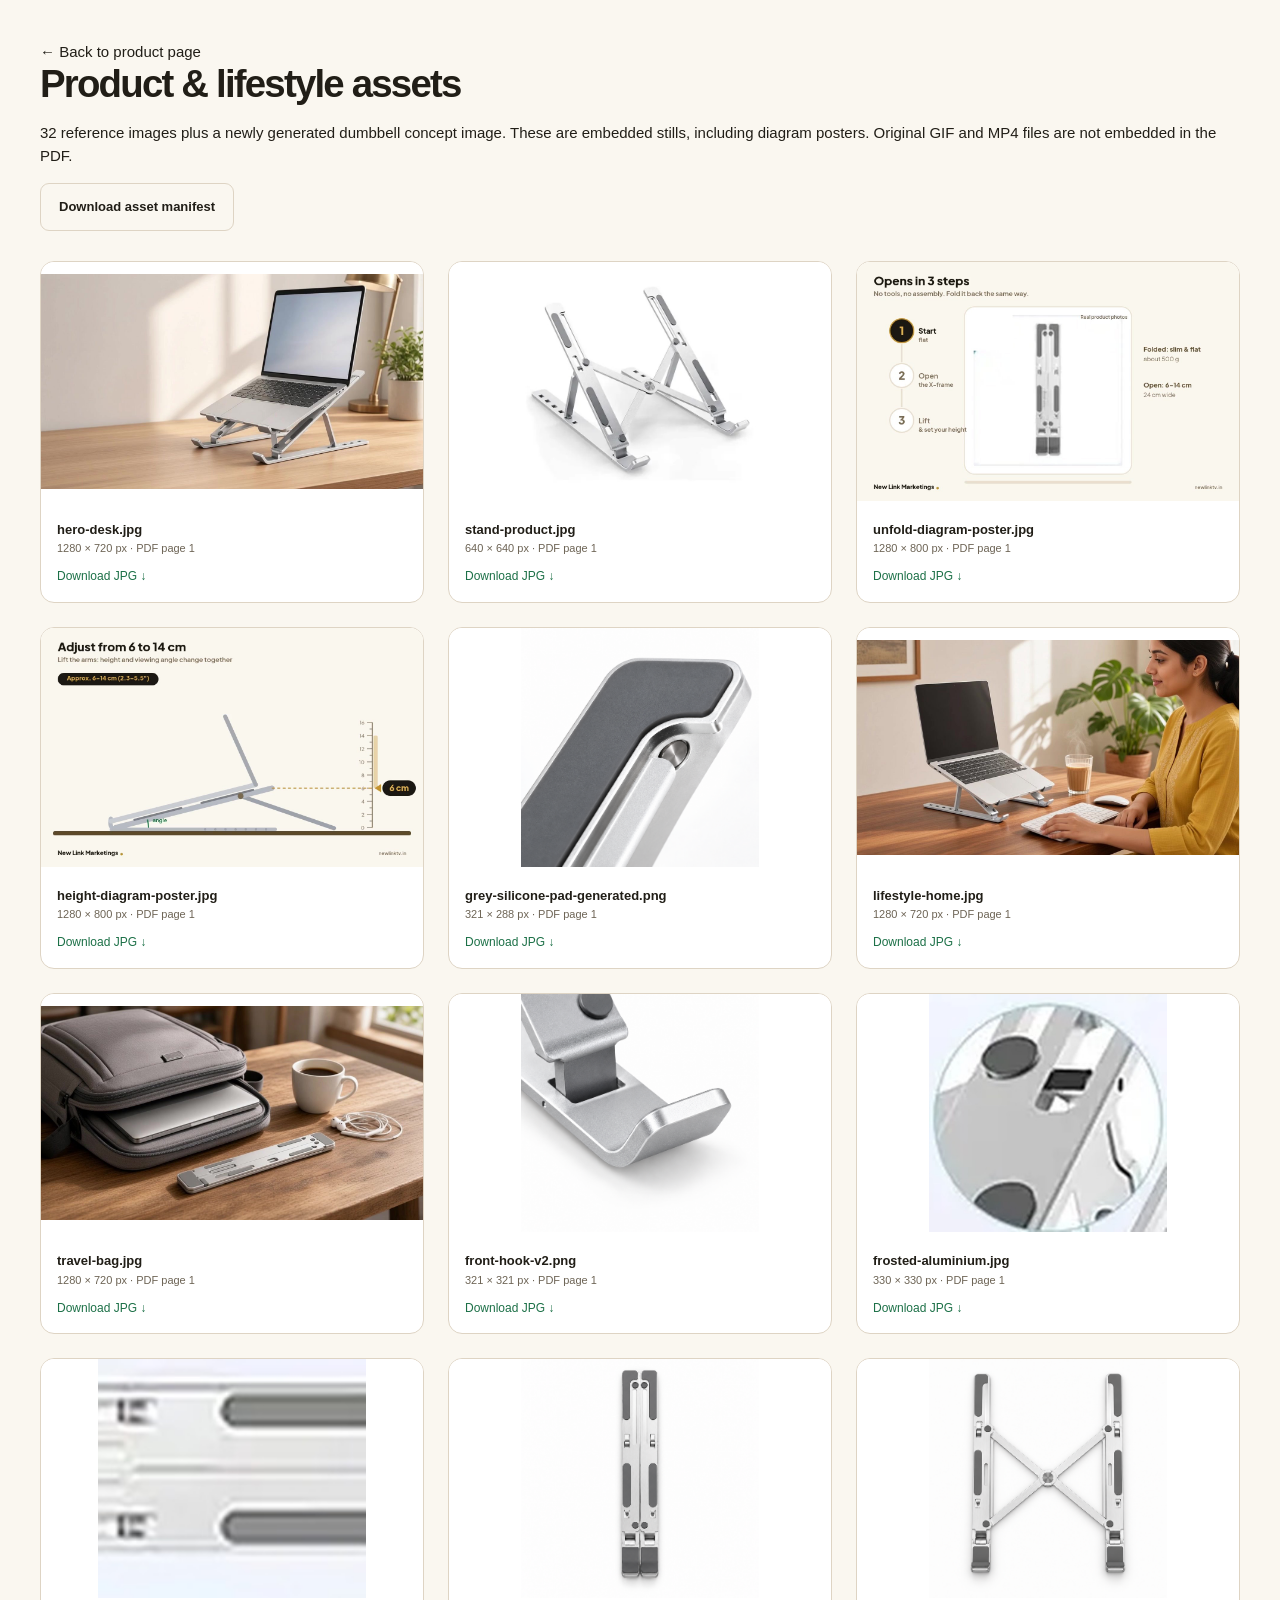
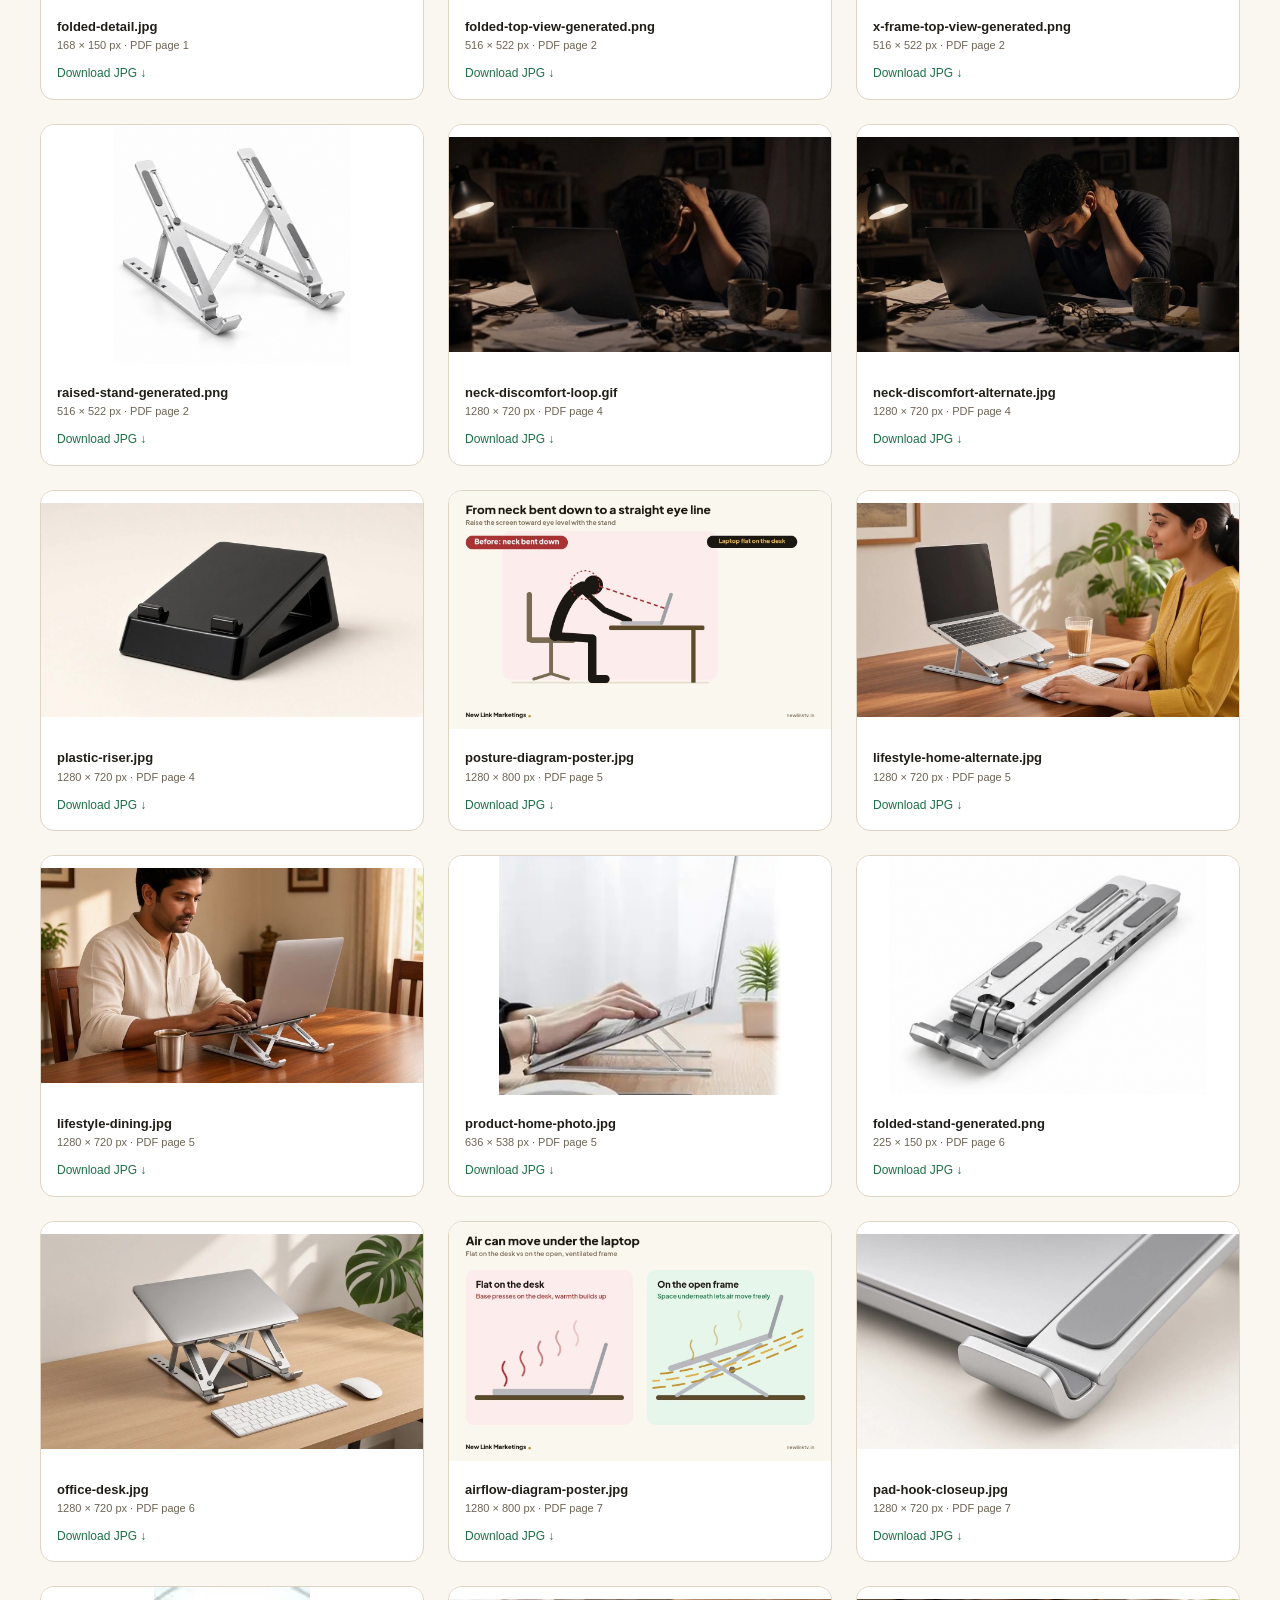
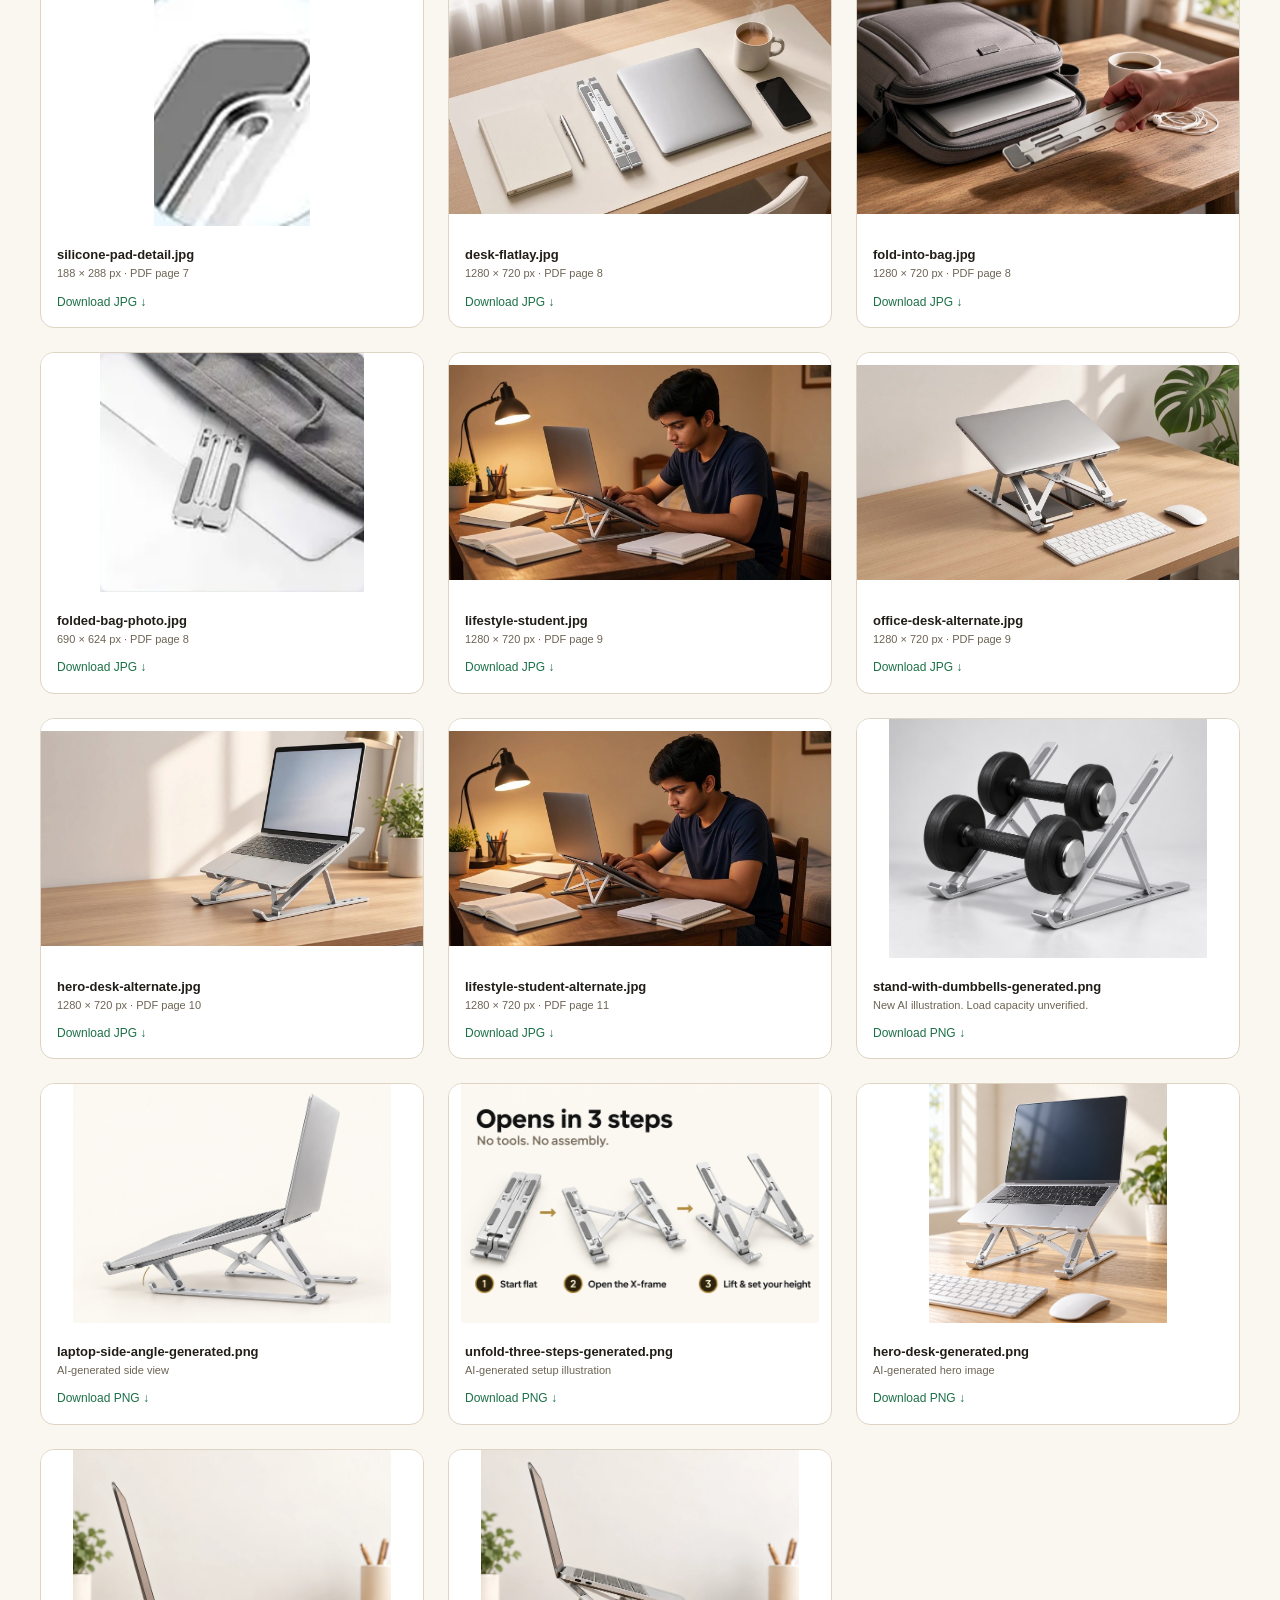
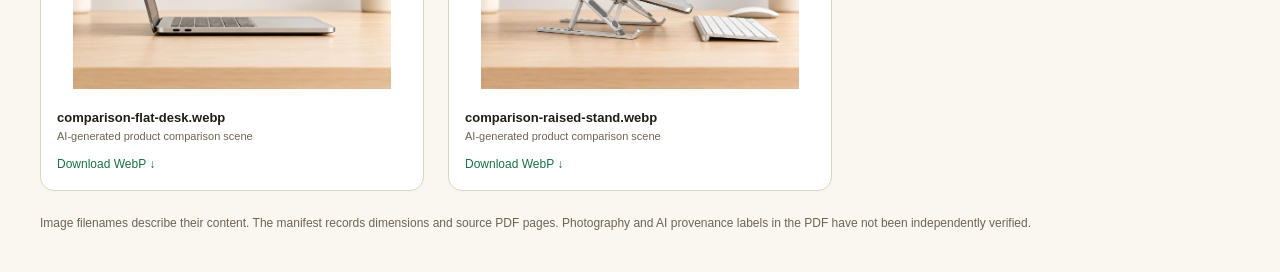
==== commit cac17d74: "Build native HTML setup comparison with separate product assets" ====
--- a/assets.html
+++ b/assets.html
@@ -1 +1 @@
-<!doctype html><html lang="en"><head><meta charset="utf-8"><meta name="viewport" content="width=device-width,initial-scale=1"><title>Laptop Stand | Asset Library</title><link rel="stylesheet" href="styles.css"><style>.asset-grid{display:grid;grid-template-columns:repeat(3,1fr);gap:24px}.asset-grid figure{border:1px solid var(--line);border-radius:14px;overflow:hidden;background:white}.asset-grid img{aspect-ratio:1.6;object-fit:contain;background:white}.asset-grid figcaption{padding:16px;overflow-wrap:anywhere}.asset-grid b{font-size:13px}.asset-grid span{display:block;color:var(--green);font-size:12px;margin-top:10px}.library-intro{padding:40px 0 30px}.library-intro p{margin:16px 0}.library-intro h1{max-width:none}@media(max-width:700px){.asset-grid{grid-template-columns:1fr 1fr;gap:12px}.asset-grid figcaption{padding:10px}}@media(max-width:400px){.asset-grid{grid-template-columns:1fr}}</style></head><body><main class="wrap"><div class="library-intro"><a href="index.html">← Back to product page</a><h1>Product & lifestyle assets</h1><p>32 reference images plus a newly generated dumbbell concept image. These are embedded stills, including diagram posters. Original GIF and MP4 files are not embedded in the PDF.</p><a class="button outline" href="assets/manifest.json" download>Download asset manifest</a></div><div class="asset-grid"><figure><a href="assets/hero-desk.jpg" download><img src="assets/hero-desk.jpg" alt="hero-desk" loading="lazy"><figcaption><b>hero-desk.jpg</b><small>1280 × 720 px · PDF page 1</small><span>Download JPG ↓</span></figcaption></a></figure><figure><a href="assets/stand-product.jpg" download><img src="assets/stand-product.jpg" alt="stand-product" loading="lazy"><figcaption><b>stand-product.jpg</b><small>640 × 640 px · PDF page 1</small><span>Download JPG ↓</span></figcaption></a></figure><figure><a href="assets/unfold-diagram-poster.jpg" download><img src="assets/unfold-diagram-poster.jpg" alt="unfold-diagram-poster" loading="lazy"><figcaption><b>unfold-diagram-poster.jpg</b><small>1280 × 800 px · PDF page 1</small><span>Download JPG ↓</span></figcaption></a></figure><figure><a href="assets/height-diagram-poster.jpg" download><img src="assets/height-diagram-poster.jpg" alt="height-diagram-poster" loading="lazy"><figcaption><b>height-diagram-poster.jpg</b><small>1280 × 800 px · PDF page 1</small><span>Download JPG ↓</span></figcaption></a></figure><figure><a href="assets/grey-silicone-pad-generated.png" download><img src="assets/grey-silicone-pad-generated.png" alt="silicone-pad" loading="lazy"><figcaption><b>grey-silicone-pad-generated.png</b><small>321 × 288 px · PDF page 1</small><span>Download JPG ↓</span></figcaption></a></figure><figure><a href="assets/lifestyle-home.jpg" download><img src="assets/lifestyle-home.jpg" alt="lifestyle-home" loading="lazy"><figcaption><b>lifestyle-home.jpg</b><small>1280 × 720 px · PDF page 1</small><span>Download JPG ↓</span></figcaption></a></figure><figure><a href="assets/travel-bag.jpg" download><img src="assets/travel-bag.jpg" alt="travel-bag" loading="lazy"><figcaption><b>travel-bag.jpg</b><small>1280 × 720 px · PDF page 1</small><span>Download JPG ↓</span></figcaption></a></figure><figure><a href="assets/front-hook-v2.png" download><img src="assets/front-hook-v2.png" alt="front-hook" loading="lazy"><figcaption><b>front-hook-v2.png</b><small>321 × 321 px · PDF page 1</small><span>Download JPG ↓</span></figcaption></a></figure><figure><a href="assets/frosted-aluminium.jpg" download><img src="assets/frosted-aluminium.jpg" alt="frosted-aluminium" loading="lazy"><figcaption><b>frosted-aluminium.jpg</b><small>330 × 330 px · PDF page 1</small><span>Download JPG ↓</span></figcaption></a></figure><figure><a href="assets/folded-detail.jpg" download><img src="assets/folded-detail.jpg" alt="folded-detail" loading="lazy"><figcaption><b>folded-detail.jpg</b><small>168 × 150 px · PDF page 1</small><span>Download JPG ↓</span></figcaption></a></figure><figure><a href="assets/folded-top-view-generated.png" download><img src="assets/folded-top-view-generated.png" alt="unfold-flat" loading="lazy"><figcaption><b>folded-top-view-generated.png</b><small>516 × 522 px · PDF page 2</small><span>Download JPG ↓</span></figcaption></a></figure><figure><a href="assets/x-frame-top-view-generated.png" download><img src="assets/x-frame-top-view-generated.png" alt="unfold-x-frame" loading="lazy"><figcaption><b>x-frame-top-view-generated.png</b><small>516 × 522 px · PDF page 2</small><span>Download JPG ↓</span></figcaption></a></figure><figure><a href="assets/raised-stand-generated.png" download><img src="assets/raised-stand-generated.png" alt="unfold-raised" loading="lazy"><figcaption><b>raised-stand-generated.png</b><small>516 × 522 px · PDF page 2</small><span>Download JPG ↓</span></figcaption></a></figure><figure><a href="assets/neck-discomfort-loop.gif" download><img src="assets/neck-discomfort-loop.gif" alt="neck-discomfort" loading="lazy"><figcaption><b>neck-discomfort-loop.gif</b><small>1280 × 720 px · PDF page 4</small><span>Download JPG ↓</span></figcaption></a></figure><figure><a href="assets/neck-discomfort-alternate.jpg" download><img src="assets/neck-discomfort-alternate.jpg" alt="neck-discomfort-alternate" loading="lazy"><figcaption><b>neck-discomfort-alternate.jpg</b><small>1280 × 720 px · PDF page 4</small><span>Download JPG ↓</span></figcaption></a></figure><figure><a href="assets/plastic-riser.jpg" download><img src="assets/plastic-riser.jpg" alt="plastic-riser" loading="lazy"><figcaption><b>plastic-riser.jpg</b><small>1280 × 720 px · PDF page 4</small><span>Download JPG ↓</span></figcaption></a></figure><figure><a href="assets/posture-diagram-poster.jpg" download><img src="assets/posture-diagram-poster.jpg" alt="posture-diagram-poster" loading="lazy"><figcaption><b>posture-diagram-poster.jpg</b><small>1280 × 800 px · PDF page 5</small><span>Download JPG ↓</span></figcaption></a></figure><figure><a href="assets/lifestyle-home-alternate.jpg" download><img src="assets/lifestyle-home-alternate.jpg" alt="lifestyle-home-alternate" loading="lazy"><figcaption><b>lifestyle-home-alternate.jpg</b><small>1280 × 720 px · PDF page 5</small><span>Download JPG ↓</span></figcaption></a></figure><figure><a href="assets/lifestyle-dining.jpg" download><img src="assets/lifestyle-dining.jpg" alt="lifestyle-dining" loading="lazy"><figcaption><b>lifestyle-dining.jpg</b><small>1280 × 720 px · PDF page 5</small><span>Download JPG ↓</span></figcaption></a></figure><figure><a href="assets/product-home-photo.jpg" download><img src="assets/product-home-photo.jpg" alt="product-home-photo" loading="lazy"><figcaption><b>product-home-photo.jpg</b><small>636 × 538 px · PDF page 5</small><span>Download JPG ↓</span></figcaption></a></figure><figure><a href="assets/folded-stand-generated.png" download><img src="assets/folded-stand-generated.png" alt="folded-detail-wide" loading="lazy"><figcaption><b>folded-stand-generated.png</b><small>225 × 150 px · PDF page 6</small><span>Download JPG ↓</span></figcaption></a></figure><figure><a href="assets/office-desk.jpg" download><img src="assets/office-desk.jpg" alt="office-desk" loading="lazy"><figcaption><b>office-desk.jpg</b><small>1280 × 720 px · PDF page 6</small><span>Download JPG ↓</span></figcaption></a></figure><figure><a href="assets/airflow-diagram-poster.jpg" download><img src="assets/airflow-diagram-poster.jpg" alt="airflow-diagram-poster" loading="lazy"><figcaption><b>airflow-diagram-poster.jpg</b><small>1280 × 800 px · PDF page 7</small><span>Download JPG ↓</span></figcaption></a></figure><figure><a href="assets/pad-hook-closeup.jpg" download><img src="assets/pad-hook-closeup.jpg" alt="pad-hook-closeup" loading="lazy"><figcaption><b>pad-hook-closeup.jpg</b><small>1280 × 720 px · PDF page 7</small><span>Download JPG ↓</span></figcaption></a></figure><figure><a href="assets/silicone-pad-detail.jpg" download><img src="assets/silicone-pad-detail.jpg" alt="silicone-pad-detail" loading="lazy"><figcaption><b>silicone-pad-detail.jpg</b><small>188 × 288 px · PDF page 7</small><span>Download JPG ↓</span></figcaption></a></figure><figure><a href="assets/desk-flatlay.jpg" download><img src="assets/desk-flatlay.jpg" alt="desk-flatlay" loading="lazy"><figcaption><b>desk-flatlay.jpg</b><small>1280 × 720 px · PDF page 8</small><span>Download JPG ↓</span></figcaption></a></figure><figure><a href="assets/fold-into-bag.jpg" download><img src="assets/fold-into-bag.jpg" alt="fold-into-bag" loading="lazy"><figcaption><b>fold-into-bag.jpg</b><small>1280 × 720 px · PDF page 8</small><span>Download JPG ↓</span></figcaption></a></figure><figure><a href="assets/folded-bag-photo.jpg" download><img src="assets/folded-bag-photo.jpg" alt="folded-bag-photo" loading="lazy"><figcaption><b>folded-bag-photo.jpg</b><small>690 × 624 px · PDF page 8</small><span>Download JPG ↓</span></figcaption></a></figure><figure><a href="assets/lifestyle-student.jpg" download><img src="assets/lifestyle-student.jpg" alt="lifestyle-student" loading="lazy"><figcaption><b>lifestyle-student.jpg</b><small>1280 × 720 px · PDF page 9</small><span>Download JPG ↓</span></figcaption></a></figure><figure><a href="assets/office-desk-alternate.jpg" download><img src="assets/office-desk-alternate.jpg" alt="office-desk-alternate" loading="lazy"><figcaption><b>office-desk-alternate.jpg</b><small>1280 × 720 px · PDF page 9</small><span>Download JPG ↓</span></figcaption></a></figure><figure><a href="assets/hero-desk-alternate.jpg" download><img src="assets/hero-desk-alternate.jpg" alt="hero-desk-alternate" loading="lazy"><figcaption><b>hero-desk-alternate.jpg</b><small>1280 × 720 px · PDF page 10</small><span>Download JPG ↓</span></figcaption></a></figure><figure><a href="assets/lifestyle-student-alternate.jpg" download><img src="assets/lifestyle-student-alternate.jpg" alt="lifestyle-student-alternate" loading="lazy"><figcaption><b>lifestyle-student-alternate.jpg</b><small>1280 × 720 px · PDF page 11</small><span>Download JPG ↓</span></figcaption></a></figure><figure><a href="assets/stand-with-dumbbells-generated.png" download><img src="assets/stand-with-dumbbells-generated.png" alt="AI illustration of stand with dumbbells" loading="lazy"><figcaption><b>stand-with-dumbbells-generated.png</b><small>New AI illustration. Load capacity unverified.</small><span>Download PNG ↓</span></figcaption></a></figure><figure><a href="assets/laptop-side-angle-generated.png" download><img src="assets/laptop-side-angle-generated.png" alt="Generated laptop side view" loading="lazy"><figcaption><b>laptop-side-angle-generated.png</b><small>AI-generated side view</small><span>Download PNG ↓</span></figcaption></a></figure><figure><a href="assets/unfold-three-steps-generated.png" download><img src="assets/unfold-three-steps-generated.png" alt="Three-step setup illustration" loading="lazy"><figcaption><b>unfold-three-steps-generated.png</b><small>AI-generated setup illustration</small><span>Download PNG ↓</span></figcaption></a></figure><figure><a href="assets/hero-desk-generated.png" download><img src="assets/hero-desk-generated.png" alt="Generated laptop stand hero photograph" loading="lazy"><figcaption><b>hero-desk-generated.png</b><small>AI-generated hero image</small><span>Download PNG ↓</span></figcaption></a></figure></div><p class="note" style="margin-bottom:40px">Image filenames describe their content. The manifest records dimensions and source PDF pages. Photography and AI provenance labels in the PDF have not been independently verified.</p></main></body></html>+<!doctype html><html lang="en"><head><meta charset="utf-8"><meta name="viewport" content="width=device-width,initial-scale=1"><title>Laptop Stand | Asset Library</title><link rel="stylesheet" href="styles.css"><style>.asset-grid{display:grid;grid-template-columns:repeat(3,1fr);gap:24px}.asset-grid figure{border:1px solid var(--line);border-radius:14px;overflow:hidden;background:white}.asset-grid img{aspect-ratio:1.6;object-fit:contain;background:white}.asset-grid figcaption{padding:16px;overflow-wrap:anywhere}.asset-grid b{font-size:13px}.asset-grid span{display:block;color:var(--green);font-size:12px;margin-top:10px}.library-intro{padding:40px 0 30px}.library-intro p{margin:16px 0}.library-intro h1{max-width:none}@media(max-width:700px){.asset-grid{grid-template-columns:1fr 1fr;gap:12px}.asset-grid figcaption{padding:10px}}@media(max-width:400px){.asset-grid{grid-template-columns:1fr}}</style></head><body><main class="wrap"><div class="library-intro"><a href="index.html">← Back to product page</a><h1>Product & lifestyle assets</h1><p>32 reference images plus a newly generated dumbbell concept image. These are embedded stills, including diagram posters. Original GIF and MP4 files are not embedded in the PDF.</p><a class="button outline" href="assets/manifest.json" download>Download asset manifest</a></div><div class="asset-grid"><figure><a href="assets/hero-desk.jpg" download><img src="assets/hero-desk.jpg" alt="hero-desk" loading="lazy"><figcaption><b>hero-desk.jpg</b><small>1280 × 720 px · PDF page 1</small><span>Download JPG ↓</span></figcaption></a></figure><figure><a href="assets/stand-product.jpg" download><img src="assets/stand-product.jpg" alt="stand-product" loading="lazy"><figcaption><b>stand-product.jpg</b><small>640 × 640 px · PDF page 1</small><span>Download JPG ↓</span></figcaption></a></figure><figure><a href="assets/unfold-diagram-poster.jpg" download><img src="assets/unfold-diagram-poster.jpg" alt="unfold-diagram-poster" loading="lazy"><figcaption><b>unfold-diagram-poster.jpg</b><small>1280 × 800 px · PDF page 1</small><span>Download JPG ↓</span></figcaption></a></figure><figure><a href="assets/height-diagram-poster.jpg" download><img src="assets/height-diagram-poster.jpg" alt="height-diagram-poster" loading="lazy"><figcaption><b>height-diagram-poster.jpg</b><small>1280 × 800 px · PDF page 1</small><span>Download JPG ↓</span></figcaption></a></figure><figure><a href="assets/grey-silicone-pad-generated.png" download><img src="assets/grey-silicone-pad-generated.png" alt="silicone-pad" loading="lazy"><figcaption><b>grey-silicone-pad-generated.png</b><small>321 × 288 px · PDF page 1</small><span>Download JPG ↓</span></figcaption></a></figure><figure><a href="assets/lifestyle-home.jpg" download><img src="assets/lifestyle-home.jpg" alt="lifestyle-home" loading="lazy"><figcaption><b>lifestyle-home.jpg</b><small>1280 × 720 px · PDF page 1</small><span>Download JPG ↓</span></figcaption></a></figure><figure><a href="assets/travel-bag.jpg" download><img src="assets/travel-bag.jpg" alt="travel-bag" loading="lazy"><figcaption><b>travel-bag.jpg</b><small>1280 × 720 px · PDF page 1</small><span>Download JPG ↓</span></figcaption></a></figure><figure><a href="assets/front-hook-v2.png" download><img src="assets/front-hook-v2.png" alt="front-hook" loading="lazy"><figcaption><b>front-hook-v2.png</b><small>321 × 321 px · PDF page 1</small><span>Download JPG ↓</span></figcaption></a></figure><figure><a href="assets/frosted-aluminium.jpg" download><img src="assets/frosted-aluminium.jpg" alt="frosted-aluminium" loading="lazy"><figcaption><b>frosted-aluminium.jpg</b><small>330 × 330 px · PDF page 1</small><span>Download JPG ↓</span></figcaption></a></figure><figure><a href="assets/folded-detail.jpg" download><img src="assets/folded-detail.jpg" alt="folded-detail" loading="lazy"><figcaption><b>folded-detail.jpg</b><small>168 × 150 px · PDF page 1</small><span>Download JPG ↓</span></figcaption></a></figure><figure><a href="assets/folded-top-view-generated.png" download><img src="assets/folded-top-view-generated.png" alt="unfold-flat" loading="lazy"><figcaption><b>folded-top-view-generated.png</b><small>516 × 522 px · PDF page 2</small><span>Download JPG ↓</span></figcaption></a></figure><figure><a href="assets/x-frame-top-view-generated.png" download><img src="assets/x-frame-top-view-generated.png" alt="unfold-x-frame" loading="lazy"><figcaption><b>x-frame-top-view-generated.png</b><small>516 × 522 px · PDF page 2</small><span>Download JPG ↓</span></figcaption></a></figure><figure><a href="assets/raised-stand-generated.png" download><img src="assets/raised-stand-generated.png" alt="unfold-raised" loading="lazy"><figcaption><b>raised-stand-generated.png</b><small>516 × 522 px · PDF page 2</small><span>Download JPG ↓</span></figcaption></a></figure><figure><a href="assets/neck-discomfort-loop.gif" download><img src="assets/neck-discomfort-loop.gif" alt="neck-discomfort" loading="lazy"><figcaption><b>neck-discomfort-loop.gif</b><small>1280 × 720 px · PDF page 4</small><span>Download JPG ↓</span></figcaption></a></figure><figure><a href="assets/neck-discomfort-alternate.jpg" download><img src="assets/neck-discomfort-alternate.jpg" alt="neck-discomfort-alternate" loading="lazy"><figcaption><b>neck-discomfort-alternate.jpg</b><small>1280 × 720 px · PDF page 4</small><span>Download JPG ↓</span></figcaption></a></figure><figure><a href="assets/plastic-riser.jpg" download><img src="assets/plastic-riser.jpg" alt="plastic-riser" loading="lazy"><figcaption><b>plastic-riser.jpg</b><small>1280 × 720 px · PDF page 4</small><span>Download JPG ↓</span></figcaption></a></figure><figure><a href="assets/posture-diagram-poster.jpg" download><img src="assets/posture-diagram-poster.jpg" alt="posture-diagram-poster" loading="lazy"><figcaption><b>posture-diagram-poster.jpg</b><small>1280 × 800 px · PDF page 5</small><span>Download JPG ↓</span></figcaption></a></figure><figure><a href="assets/lifestyle-home-alternate.jpg" download><img src="assets/lifestyle-home-alternate.jpg" alt="lifestyle-home-alternate" loading="lazy"><figcaption><b>lifestyle-home-alternate.jpg</b><small>1280 × 720 px · PDF page 5</small><span>Download JPG ↓</span></figcaption></a></figure><figure><a href="assets/lifestyle-dining.jpg" download><img src="assets/lifestyle-dining.jpg" alt="lifestyle-dining" loading="lazy"><figcaption><b>lifestyle-dining.jpg</b><small>1280 × 720 px · PDF page 5</small><span>Download JPG ↓</span></figcaption></a></figure><figure><a href="assets/product-home-photo.jpg" download><img src="assets/product-home-photo.jpg" alt="product-home-photo" loading="lazy"><figcaption><b>product-home-photo.jpg</b><small>636 × 538 px · PDF page 5</small><span>Download JPG ↓</span></figcaption></a></figure><figure><a href="assets/folded-stand-generated.png" download><img src="assets/folded-stand-generated.png" alt="folded-detail-wide" loading="lazy"><figcaption><b>folded-stand-generated.png</b><small>225 × 150 px · PDF page 6</small><span>Download JPG ↓</span></figcaption></a></figure><figure><a href="assets/office-desk.jpg" download><img src="assets/office-desk.jpg" alt="office-desk" loading="lazy"><figcaption><b>office-desk.jpg</b><small>1280 × 720 px · PDF page 6</small><span>Download JPG ↓</span></figcaption></a></figure><figure><a href="assets/airflow-diagram-poster.jpg" download><img src="assets/airflow-diagram-poster.jpg" alt="airflow-diagram-poster" loading="lazy"><figcaption><b>airflow-diagram-poster.jpg</b><small>1280 × 800 px · PDF page 7</small><span>Download JPG ↓</span></figcaption></a></figure><figure><a href="assets/pad-hook-closeup.jpg" download><img src="assets/pad-hook-closeup.jpg" alt="pad-hook-closeup" loading="lazy"><figcaption><b>pad-hook-closeup.jpg</b><small>1280 × 720 px · PDF page 7</small><span>Download JPG ↓</span></figcaption></a></figure><figure><a href="assets/silicone-pad-detail.jpg" download><img src="assets/silicone-pad-detail.jpg" alt="silicone-pad-detail" loading="lazy"><figcaption><b>silicone-pad-detail.jpg</b><small>188 × 288 px · PDF page 7</small><span>Download JPG ↓</span></figcaption></a></figure><figure><a href="assets/desk-flatlay.jpg" download><img src="assets/desk-flatlay.jpg" alt="desk-flatlay" loading="lazy"><figcaption><b>desk-flatlay.jpg</b><small>1280 × 720 px · PDF page 8</small><span>Download JPG ↓</span></figcaption></a></figure><figure><a href="assets/fold-into-bag.jpg" download><img src="assets/fold-into-bag.jpg" alt="fold-into-bag" loading="lazy"><figcaption><b>fold-into-bag.jpg</b><small>1280 × 720 px · PDF page 8</small><span>Download JPG ↓</span></figcaption></a></figure><figure><a href="assets/folded-bag-photo.jpg" download><img src="assets/folded-bag-photo.jpg" alt="folded-bag-photo" loading="lazy"><figcaption><b>folded-bag-photo.jpg</b><small>690 × 624 px · PDF page 8</small><span>Download JPG ↓</span></figcaption></a></figure><figure><a href="assets/lifestyle-student.jpg" download><img src="assets/lifestyle-student.jpg" alt="lifestyle-student" loading="lazy"><figcaption><b>lifestyle-student.jpg</b><small>1280 × 720 px · PDF page 9</small><span>Download JPG ↓</span></figcaption></a></figure><figure><a href="assets/office-desk-alternate.jpg" download><img src="assets/office-desk-alternate.jpg" alt="office-desk-alternate" loading="lazy"><figcaption><b>office-desk-alternate.jpg</b><small>1280 × 720 px · PDF page 9</small><span>Download JPG ↓</span></figcaption></a></figure><figure><a href="assets/hero-desk-alternate.jpg" download><img src="assets/hero-desk-alternate.jpg" alt="hero-desk-alternate" loading="lazy"><figcaption><b>hero-desk-alternate.jpg</b><small>1280 × 720 px · PDF page 10</small><span>Download JPG ↓</span></figcaption></a></figure><figure><a href="assets/lifestyle-student-alternate.jpg" download><img src="assets/lifestyle-student-alternate.jpg" alt="lifestyle-student-alternate" loading="lazy"><figcaption><b>lifestyle-student-alternate.jpg</b><small>1280 × 720 px · PDF page 11</small><span>Download JPG ↓</span></figcaption></a></figure><figure><a href="assets/stand-with-dumbbells-generated.png" download><img src="assets/stand-with-dumbbells-generated.png" alt="AI illustration of stand with dumbbells" loading="lazy"><figcaption><b>stand-with-dumbbells-generated.png</b><small>New AI illustration. Load capacity unverified.</small><span>Download PNG ↓</span></figcaption></a></figure><figure><a href="assets/laptop-side-angle-generated.png" download><img src="assets/laptop-side-angle-generated.png" alt="Generated laptop side view" loading="lazy"><figcaption><b>laptop-side-angle-generated.png</b><small>AI-generated side view</small><span>Download PNG ↓</span></figcaption></a></figure><figure><a href="assets/unfold-three-steps-generated.png" download><img src="assets/unfold-three-steps-generated.png" alt="Three-step setup illustration" loading="lazy"><figcaption><b>unfold-three-steps-generated.png</b><small>AI-generated setup illustration</small><span>Download PNG ↓</span></figcaption></a></figure><figure><a href="assets/hero-desk-generated.png" download><img src="assets/hero-desk-generated.png" alt="Generated laptop stand hero photograph" loading="lazy"><figcaption><b>hero-desk-generated.png</b><small>AI-generated hero image</small><span>Download PNG ↓</span></figcaption></a></figure><figure><a href="assets/comparison-flat-desk.webp" download><img src="assets/comparison-flat-desk.webp" alt="comparison flat desk" loading="lazy"><figcaption><b>comparison-flat-desk.webp</b><small>AI-generated product comparison scene</small><span>Download WebP ↓</span></figcaption></a></figure><figure><a href="assets/comparison-raised-stand.webp" download><img src="assets/comparison-raised-stand.webp" alt="comparison raised stand" loading="lazy"><figcaption><b>comparison-raised-stand.webp</b><small>AI-generated product comparison scene</small><span>Download WebP ↓</span></figcaption></a></figure></div><p class="note" style="margin-bottom:40px">Image filenames describe their content. The manifest records dimensions and source PDF pages. Photography and AI provenance labels in the PDF have not been independently verified.</p></main></body></html>
--- a/styles.css
+++ b/styles.css
@@ -9,3 +9,15 @@
 .height-carousel{max-width:1000px;margin-inline:auto}.height-slides{border:1px solid var(--line);border-radius:var(--radius);overflow:hidden;background:#fffdf8;touch-action:pan-y}.height-slide[hidden]{display:none}.height-slide img{width:100%;height:auto;aspect-ratio:4/3;object-fit:contain}.height-controls{display:flex;align-items:center;justify-content:center;gap:16px;margin-top:16px}.height-prev,.height-next{width:44px;height:44px;border:1px solid var(--line);border-radius:50%;background:white;color:var(--ink);font-size:26px;line-height:1}.height-choices{display:flex;gap:8px}.height-choices button{min-height:44px;padding:9px 18px;border:1px solid var(--line);border-radius:8px;background:transparent;color:var(--muted);font-size:13px;font-weight:650}.height-choices button[aria-pressed=true]{background:var(--ink);color:#fff;border-color:var(--ink)}.height-status{text-align:center;color:var(--muted);font-size:12px;margin-top:9px}#height>.measurements{grid-template-columns:repeat(4,1fr);margin-top:30px;text-align:center}@media(max-width:700px){.height-controls{gap:8px}.height-choices{gap:6px}.height-choices button{padding:9px 11px;font-size:11px}#height>.measurements{grid-template-columns:1fr 1fr;text-align:left}}
 
 .height-layout{display:grid;grid-template-columns:minmax(0,1fr) minmax(0,1fr);gap:42px;align-items:center}.height-layout .height-carousel{width:100%;min-width:0;margin:0}.height-layout>.measurements{grid-template-columns:1fr 1fr;text-align:left;margin:0}@media(max-width:700px){.height-layout{grid-template-columns:1fr;gap:24px}}
+
+/* Approved right-side benefit panel. Text stays editable; icons are local SVGs. */
+.everyday-layout{align-items:center;gap:32px}.everyday-media{width:100%;border-radius:var(--radius)}.everyday-panel{min-width:0}.everyday-heading{margin-bottom:20px}.everyday-eyebrow{text-transform:uppercase;letter-spacing:1.6px;font-size:10px;font-weight:750;color:#936717;margin:0 0 8px}.everyday-heading>h3{font-size:clamp(26px,2.7vw,34px);line-height:1.12;letter-spacing:-1px}.everyday-heading>p:last-child{font-size:13px;color:var(--muted);margin-top:10px}.problem-grid{display:grid;grid-template-columns:repeat(2,minmax(0,1fr));gap:12px;list-style:none;padding:0;margin:0}.problem-card{min-width:0;padding:17px 15px;border:1px solid var(--line);border-radius:13px;background:#fffdf8}.problem-icon{display:grid;place-items:center;width:45px;height:45px;border-radius:50%;background:#f5f0e4;margin-bottom:11px}.problem-icon img{width:28px;height:28px;object-fit:contain}.problem-label{color:var(--muted);font-size:11px;line-height:1.4;margin:0 0 5px}.problem-card h3{font-size:14px;line-height:1.35;font-weight:750;letter-spacing:-.2px}@media(max-width:1050px){.everyday-layout{gap:24px}.problem-card{padding:14px 12px}.problem-grid{gap:10px}.problem-card h3{font-size:13px}}@media(max-width:700px){.everyday-layout{gap:25px}.everyday-heading>h3{font-size:29px}.problem-card{padding:17px 14px}.problem-grid{gap:12px}.problem-label{font-size:12px}.problem-card h3{font-size:15px}}@media(max-width:360px){.problem-grid{grid-template-columns:1fr}.problem-card{display:grid;grid-template-columns:44px 1fr;column-gap:12px}.problem-icon{grid-row:1/3;margin:0}.problem-label{align-self:end}}
+
+/* Keep the GIF visible while reading the right-hand benefits on desktop. */
+@media(min-width:701px) and (min-height:550px){.everyday-layout{align-items:start}.everyday-media{position:sticky;top:100px;align-self:start;max-height:calc(100dvh - 125px);object-fit:contain}}
+
+/* Native HTML comparison: only the two product scenes and keyboard icon are images. */
+.setup-comparison .section-heading p{max-width:65ch}.setup-comparison-grid{display:grid;grid-template-columns:repeat(2,minmax(0,1fr));gap:20px}.setup-option{min-width:0;padding:17px;border:1px solid var(--line);border-radius:16px;background:#fbf8f2}.setup-option-raised{border-color:#b18a43}.setup-option-label{font-size:11px;font-weight:750;line-height:1.4;text-transform:uppercase;letter-spacing:.35px;color:var(--muted);margin:0 4px 12px}.setup-option-raised .setup-option-label{color:#936717}.setup-option>img{width:100%;height:auto;aspect-ratio:4/3;object-fit:contain;background:#eee8df;border-radius:10px}.setup-option figcaption{padding:17px 5px 5px}.setup-option h3{font-size:clamp(18px,1.9vw,24px);line-height:1.25;letter-spacing:-.5px}.setup-option figcaption p{margin-top:7px;font-size:14px;color:var(--muted);line-height:1.55}.setup-session-tip{display:grid;grid-template-columns:40px minmax(0,1fr) auto;align-items:center;column-gap:21px;border:1px solid var(--line);border-radius:14px;padding:20px 24px;margin-top:18px}.setup-session-tip>img{width:36px;height:36px;object-fit:contain}.setup-session-tip h3{font-size:15px;line-height:1.4}.setup-session-tip p{font-size:13px;color:var(--muted);margin-top:3px}.setup-session-tip>a{font-size:13px;font-weight:650;color:#825b14;display:inline-flex;align-items:center;gap:9px;min-height:44px;text-underline-offset:4px;white-space:nowrap}.setup-session-tip>a:hover{text-decoration:underline}.setup-comparison-note{font-size:11px;color:var(--muted);text-align:right;margin-top:13px}@media(max-width:700px){.setup-comparison-grid{grid-template-columns:1fr;gap:18px}.setup-option{padding:14px}.setup-option h3{font-size:21px}.setup-option figcaption{padding:15px 3px 4px}.setup-session-tip{grid-template-columns:32px minmax(0,1fr);gap:11px 14px;padding:17px}.setup-session-tip>img{width:30px;height:30px}.setup-session-tip>a{grid-column:2;justify-self:start;white-space:normal}.setup-comparison-note{text-align:left}.setup-comparison .section-heading h2{max-width:24ch}}
+
+/* Let the hero shrink below the thumbnail row's intrinsic width on phones. */
+.hero>.gallery,.hero>.hero-copy{min-width:0}.thumbnails{max-width:100%}@media(max-width:700px){.hero{grid-template-columns:minmax(0,1fr)}}@media(max-width:400px){.hero-copy .actions{grid-template-columns:1fr}}
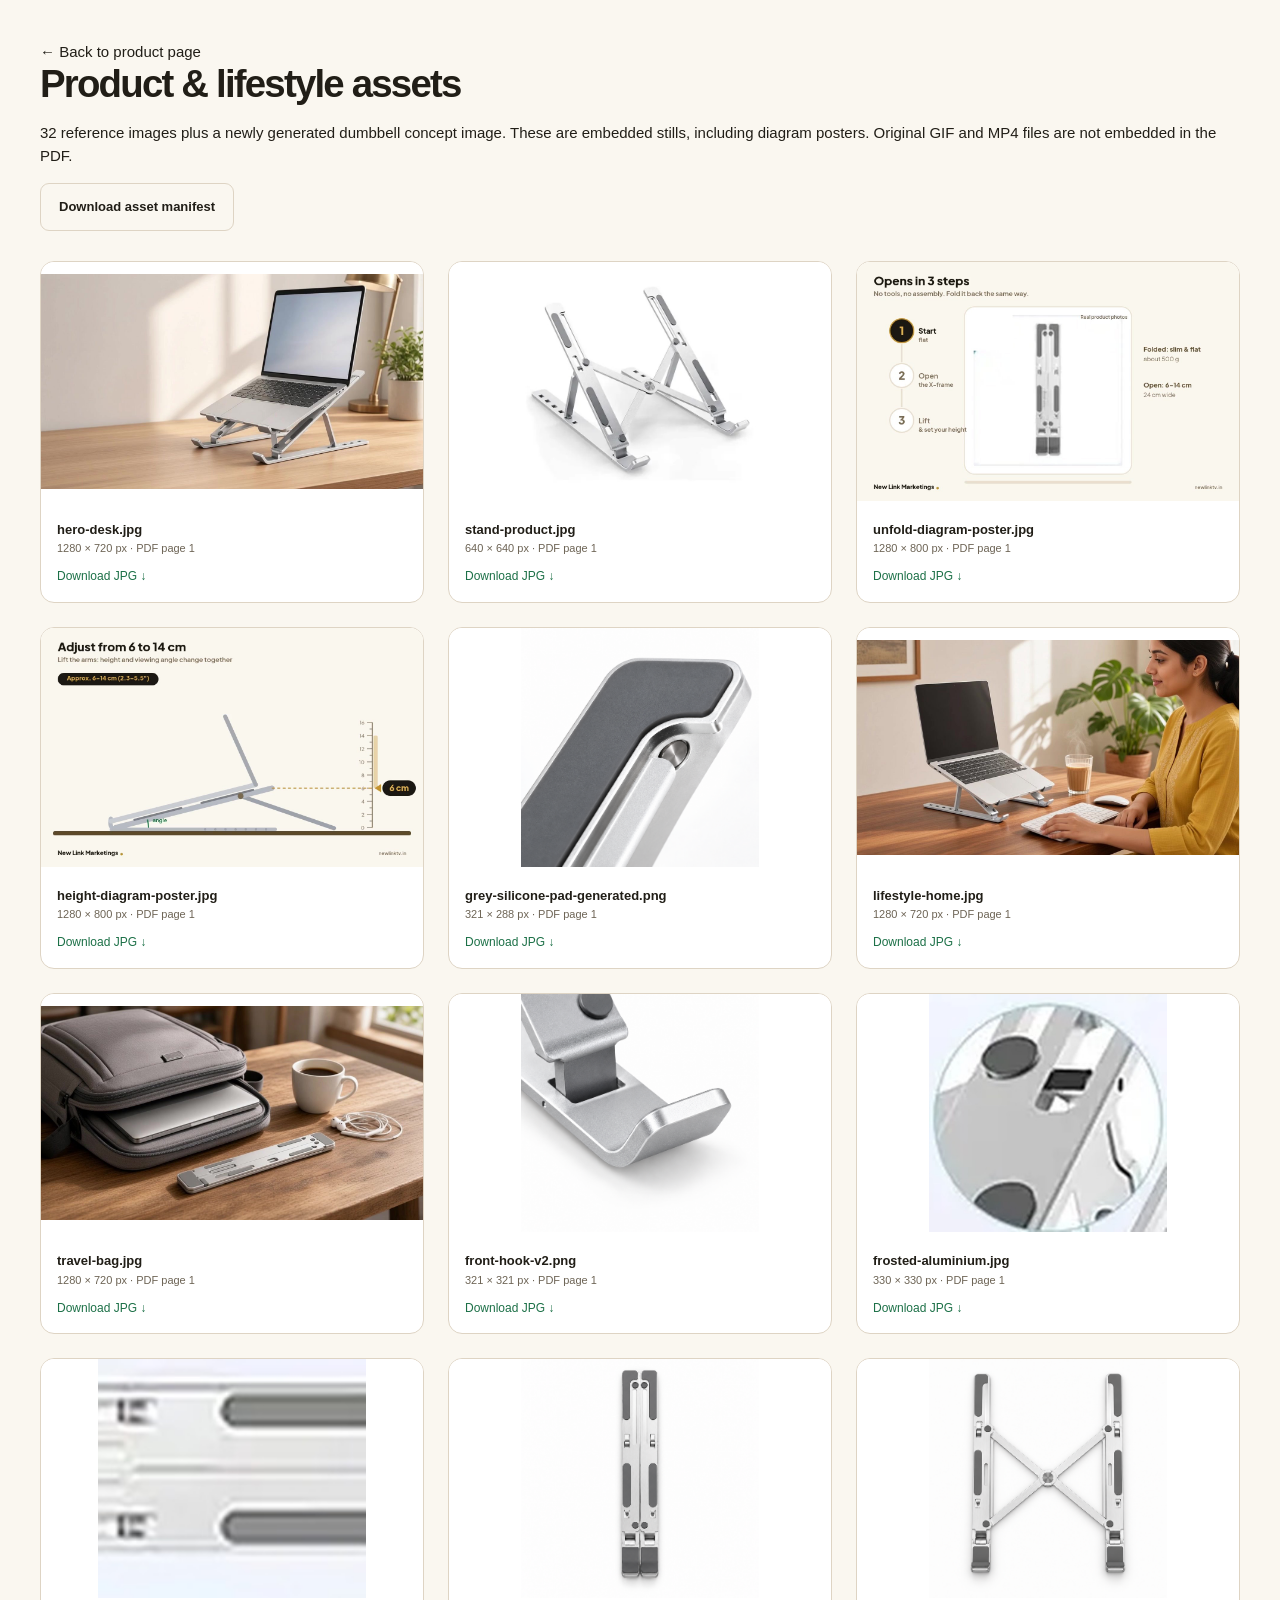
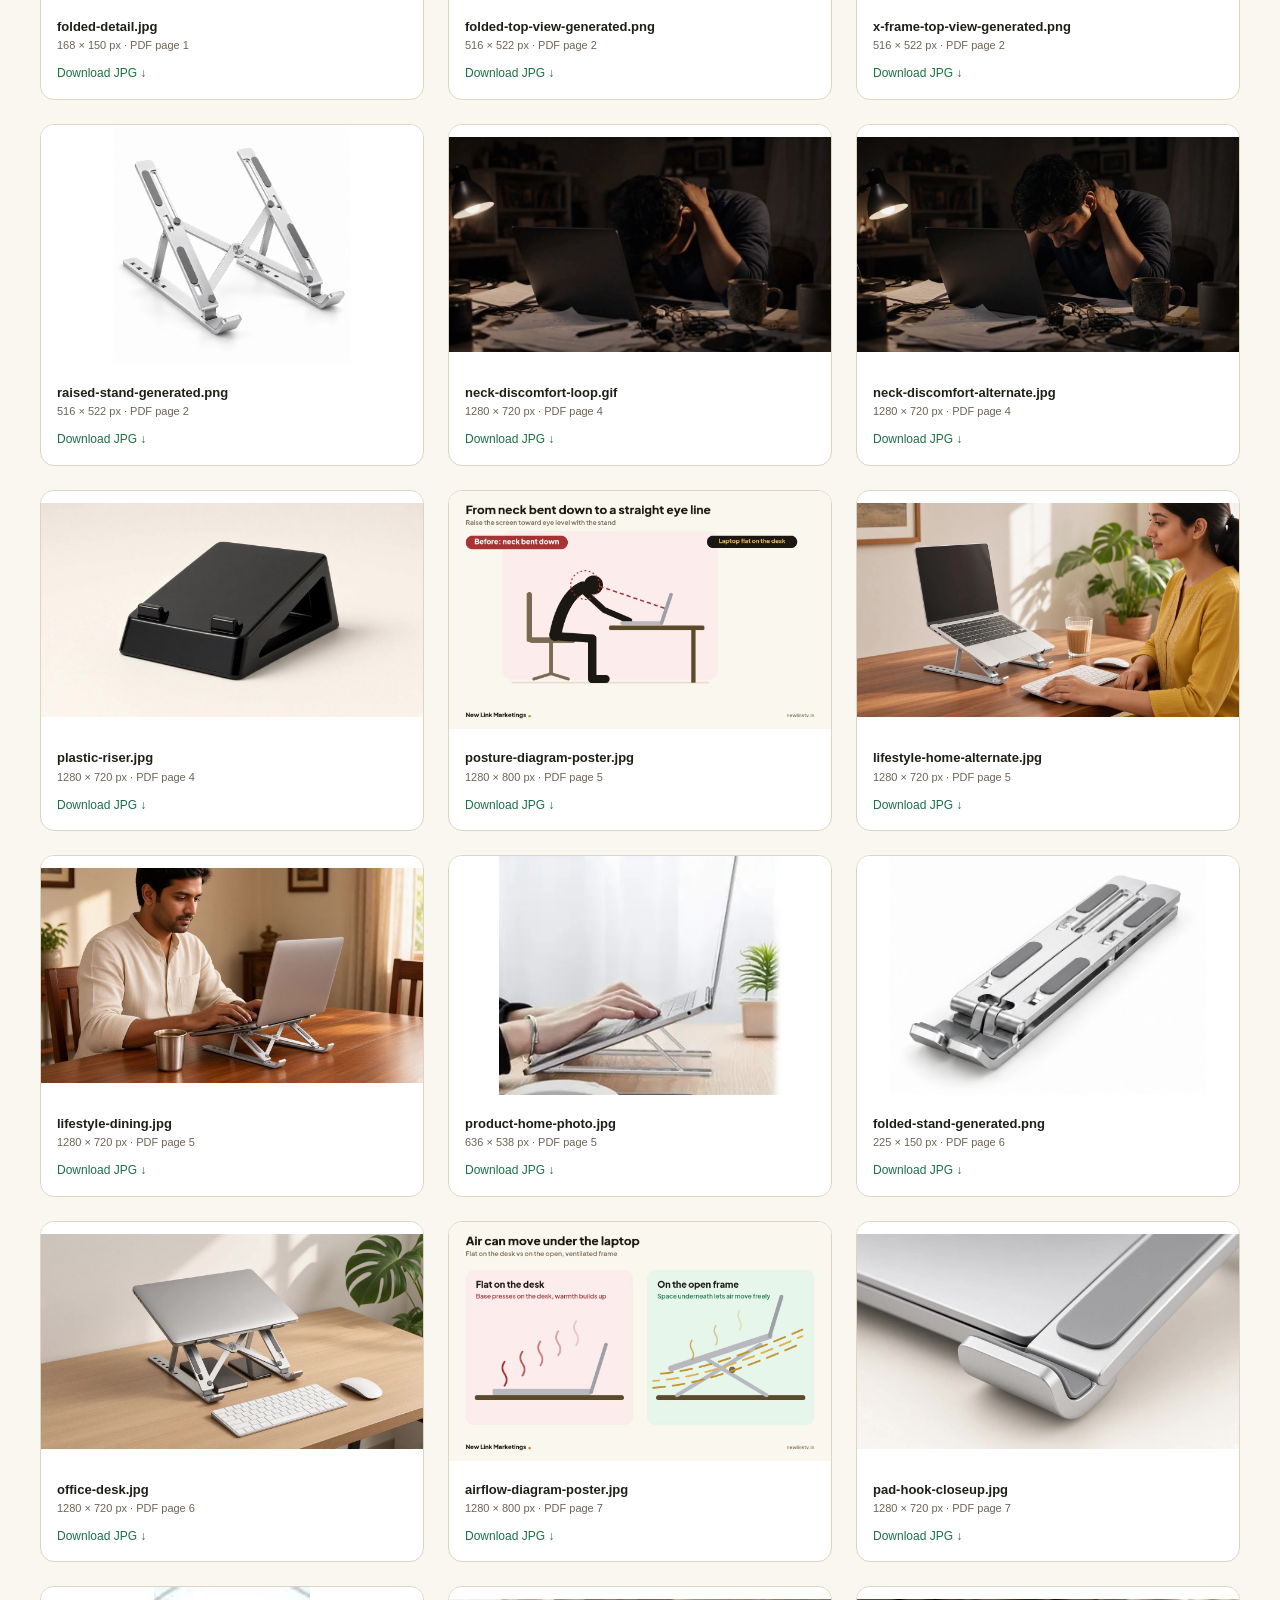
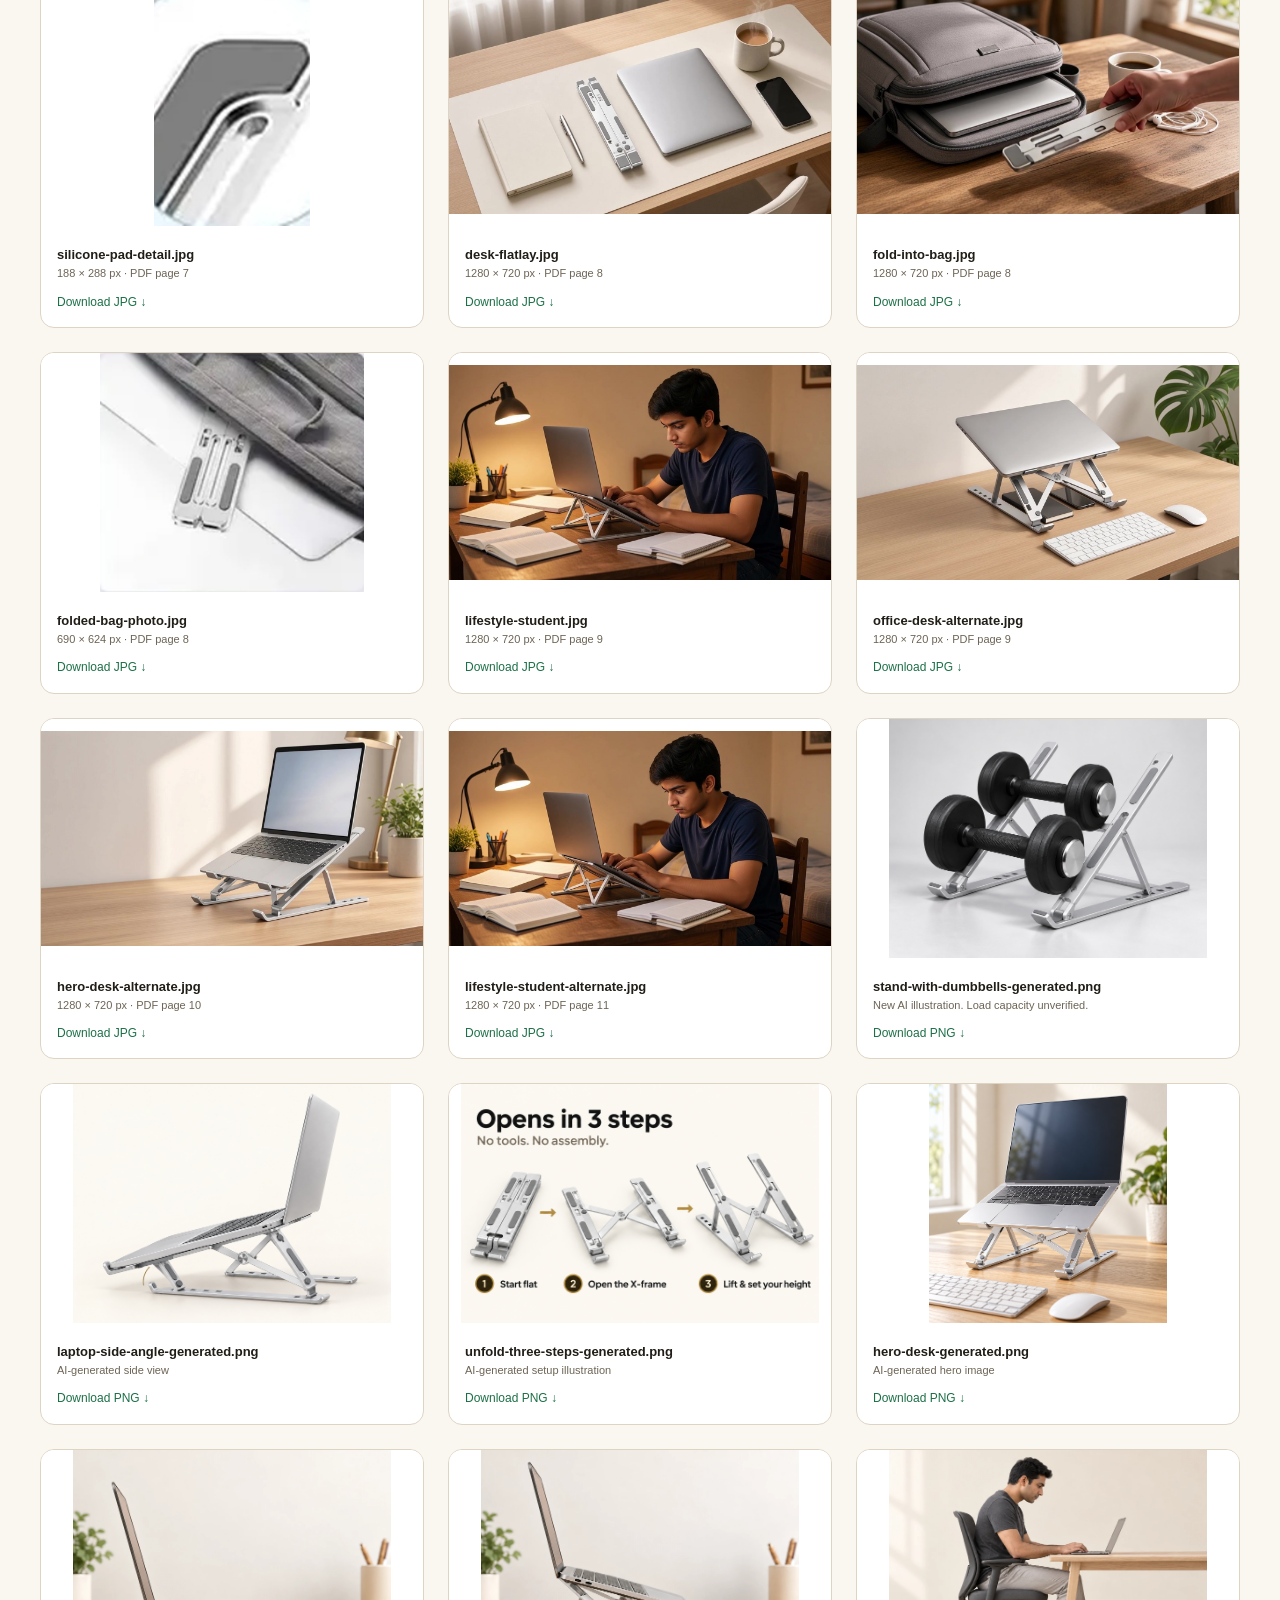
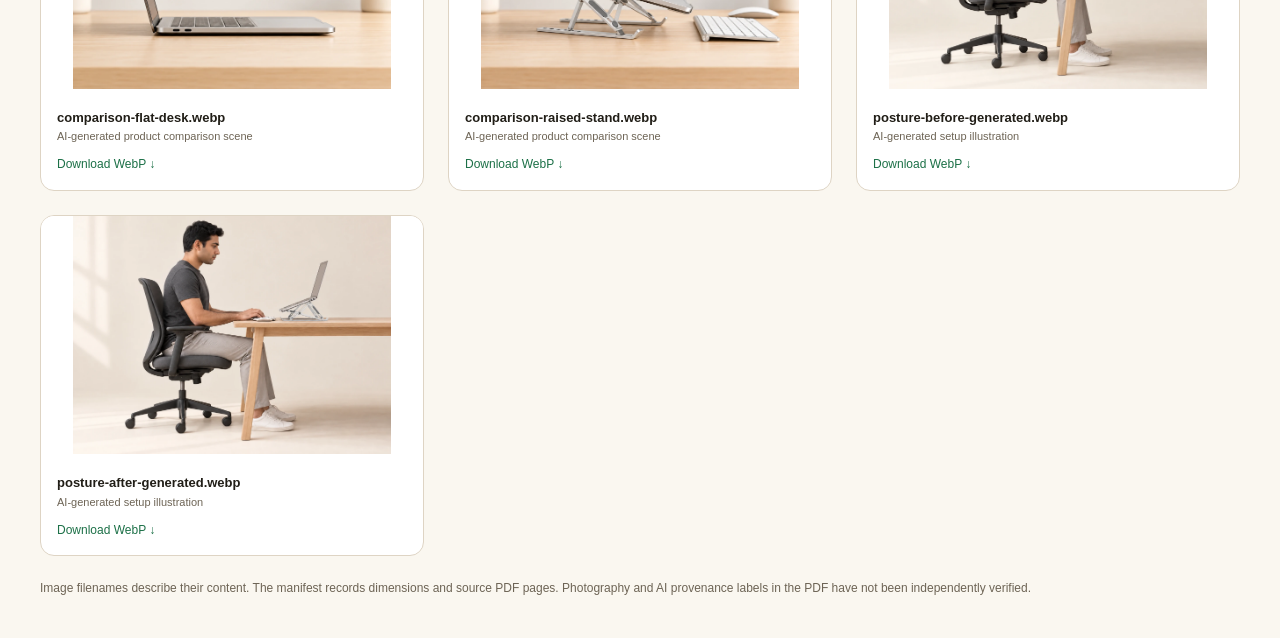
==== commit 46e4e0bf: "Add before and after workspace images to product gallery" ====
--- a/assets.html
+++ b/assets.html
@@ -1 +1 @@
-<!doctype html><html lang="en"><head><meta charset="utf-8"><meta name="viewport" content="width=device-width,initial-scale=1"><title>Laptop Stand | Asset Library</title><link rel="stylesheet" href="styles.css"><style>.asset-grid{display:grid;grid-template-columns:repeat(3,1fr);gap:24px}.asset-grid figure{border:1px solid var(--line);border-radius:14px;overflow:hidden;background:white}.asset-grid img{aspect-ratio:1.6;object-fit:contain;background:white}.asset-grid figcaption{padding:16px;overflow-wrap:anywhere}.asset-grid b{font-size:13px}.asset-grid span{display:block;color:var(--green);font-size:12px;margin-top:10px}.library-intro{padding:40px 0 30px}.library-intro p{margin:16px 0}.library-intro h1{max-width:none}@media(max-width:700px){.asset-grid{grid-template-columns:1fr 1fr;gap:12px}.asset-grid figcaption{padding:10px}}@media(max-width:400px){.asset-grid{grid-template-columns:1fr}}</style></head><body><main class="wrap"><div class="library-intro"><a href="index.html">← Back to product page</a><h1>Product & lifestyle assets</h1><p>32 reference images plus a newly generated dumbbell concept image. These are embedded stills, including diagram posters. Original GIF and MP4 files are not embedded in the PDF.</p><a class="button outline" href="assets/manifest.json" download>Download asset manifest</a></div><div class="asset-grid"><figure><a href="assets/hero-desk.jpg" download><img src="assets/hero-desk.jpg" alt="hero-desk" loading="lazy"><figcaption><b>hero-desk.jpg</b><small>1280 × 720 px · PDF page 1</small><span>Download JPG ↓</span></figcaption></a></figure><figure><a href="assets/stand-product.jpg" download><img src="assets/stand-product.jpg" alt="stand-product" loading="lazy"><figcaption><b>stand-product.jpg</b><small>640 × 640 px · PDF page 1</small><span>Download JPG ↓</span></figcaption></a></figure><figure><a href="assets/unfold-diagram-poster.jpg" download><img src="assets/unfold-diagram-poster.jpg" alt="unfold-diagram-poster" loading="lazy"><figcaption><b>unfold-diagram-poster.jpg</b><small>1280 × 800 px · PDF page 1</small><span>Download JPG ↓</span></figcaption></a></figure><figure><a href="assets/height-diagram-poster.jpg" download><img src="assets/height-diagram-poster.jpg" alt="height-diagram-poster" loading="lazy"><figcaption><b>height-diagram-poster.jpg</b><small>1280 × 800 px · PDF page 1</small><span>Download JPG ↓</span></figcaption></a></figure><figure><a href="assets/grey-silicone-pad-generated.png" download><img src="assets/grey-silicone-pad-generated.png" alt="silicone-pad" loading="lazy"><figcaption><b>grey-silicone-pad-generated.png</b><small>321 × 288 px · PDF page 1</small><span>Download JPG ↓</span></figcaption></a></figure><figure><a href="assets/lifestyle-home.jpg" download><img src="assets/lifestyle-home.jpg" alt="lifestyle-home" loading="lazy"><figcaption><b>lifestyle-home.jpg</b><small>1280 × 720 px · PDF page 1</small><span>Download JPG ↓</span></figcaption></a></figure><figure><a href="assets/travel-bag.jpg" download><img src="assets/travel-bag.jpg" alt="travel-bag" loading="lazy"><figcaption><b>travel-bag.jpg</b><small>1280 × 720 px · PDF page 1</small><span>Download JPG ↓</span></figcaption></a></figure><figure><a href="assets/front-hook-v2.png" download><img src="assets/front-hook-v2.png" alt="front-hook" loading="lazy"><figcaption><b>front-hook-v2.png</b><small>321 × 321 px · PDF page 1</small><span>Download JPG ↓</span></figcaption></a></figure><figure><a href="assets/frosted-aluminium.jpg" download><img src="assets/frosted-aluminium.jpg" alt="frosted-aluminium" loading="lazy"><figcaption><b>frosted-aluminium.jpg</b><small>330 × 330 px · PDF page 1</small><span>Download JPG ↓</span></figcaption></a></figure><figure><a href="assets/folded-detail.jpg" download><img src="assets/folded-detail.jpg" alt="folded-detail" loading="lazy"><figcaption><b>folded-detail.jpg</b><small>168 × 150 px · PDF page 1</small><span>Download JPG ↓</span></figcaption></a></figure><figure><a href="assets/folded-top-view-generated.png" download><img src="assets/folded-top-view-generated.png" alt="unfold-flat" loading="lazy"><figcaption><b>folded-top-view-generated.png</b><small>516 × 522 px · PDF page 2</small><span>Download JPG ↓</span></figcaption></a></figure><figure><a href="assets/x-frame-top-view-generated.png" download><img src="assets/x-frame-top-view-generated.png" alt="unfold-x-frame" loading="lazy"><figcaption><b>x-frame-top-view-generated.png</b><small>516 × 522 px · PDF page 2</small><span>Download JPG ↓</span></figcaption></a></figure><figure><a href="assets/raised-stand-generated.png" download><img src="assets/raised-stand-generated.png" alt="unfold-raised" loading="lazy"><figcaption><b>raised-stand-generated.png</b><small>516 × 522 px · PDF page 2</small><span>Download JPG ↓</span></figcaption></a></figure><figure><a href="assets/neck-discomfort-loop.gif" download><img src="assets/neck-discomfort-loop.gif" alt="neck-discomfort" loading="lazy"><figcaption><b>neck-discomfort-loop.gif</b><small>1280 × 720 px · PDF page 4</small><span>Download JPG ↓</span></figcaption></a></figure><figure><a href="assets/neck-discomfort-alternate.jpg" download><img src="assets/neck-discomfort-alternate.jpg" alt="neck-discomfort-alternate" loading="lazy"><figcaption><b>neck-discomfort-alternate.jpg</b><small>1280 × 720 px · PDF page 4</small><span>Download JPG ↓</span></figcaption></a></figure><figure><a href="assets/plastic-riser.jpg" download><img src="assets/plastic-riser.jpg" alt="plastic-riser" loading="lazy"><figcaption><b>plastic-riser.jpg</b><small>1280 × 720 px · PDF page 4</small><span>Download JPG ↓</span></figcaption></a></figure><figure><a href="assets/posture-diagram-poster.jpg" download><img src="assets/posture-diagram-poster.jpg" alt="posture-diagram-poster" loading="lazy"><figcaption><b>posture-diagram-poster.jpg</b><small>1280 × 800 px · PDF page 5</small><span>Download JPG ↓</span></figcaption></a></figure><figure><a href="assets/lifestyle-home-alternate.jpg" download><img src="assets/lifestyle-home-alternate.jpg" alt="lifestyle-home-alternate" loading="lazy"><figcaption><b>lifestyle-home-alternate.jpg</b><small>1280 × 720 px · PDF page 5</small><span>Download JPG ↓</span></figcaption></a></figure><figure><a href="assets/lifestyle-dining.jpg" download><img src="assets/lifestyle-dining.jpg" alt="lifestyle-dining" loading="lazy"><figcaption><b>lifestyle-dining.jpg</b><small>1280 × 720 px · PDF page 5</small><span>Download JPG ↓</span></figcaption></a></figure><figure><a href="assets/product-home-photo.jpg" download><img src="assets/product-home-photo.jpg" alt="product-home-photo" loading="lazy"><figcaption><b>product-home-photo.jpg</b><small>636 × 538 px · PDF page 5</small><span>Download JPG ↓</span></figcaption></a></figure><figure><a href="assets/folded-stand-generated.png" download><img src="assets/folded-stand-generated.png" alt="folded-detail-wide" loading="lazy"><figcaption><b>folded-stand-generated.png</b><small>225 × 150 px · PDF page 6</small><span>Download JPG ↓</span></figcaption></a></figure><figure><a href="assets/office-desk.jpg" download><img src="assets/office-desk.jpg" alt="office-desk" loading="lazy"><figcaption><b>office-desk.jpg</b><small>1280 × 720 px · PDF page 6</small><span>Download JPG ↓</span></figcaption></a></figure><figure><a href="assets/airflow-diagram-poster.jpg" download><img src="assets/airflow-diagram-poster.jpg" alt="airflow-diagram-poster" loading="lazy"><figcaption><b>airflow-diagram-poster.jpg</b><small>1280 × 800 px · PDF page 7</small><span>Download JPG ↓</span></figcaption></a></figure><figure><a href="assets/pad-hook-closeup.jpg" download><img src="assets/pad-hook-closeup.jpg" alt="pad-hook-closeup" loading="lazy"><figcaption><b>pad-hook-closeup.jpg</b><small>1280 × 720 px · PDF page 7</small><span>Download JPG ↓</span></figcaption></a></figure><figure><a href="assets/silicone-pad-detail.jpg" download><img src="assets/silicone-pad-detail.jpg" alt="silicone-pad-detail" loading="lazy"><figcaption><b>silicone-pad-detail.jpg</b><small>188 × 288 px · PDF page 7</small><span>Download JPG ↓</span></figcaption></a></figure><figure><a href="assets/desk-flatlay.jpg" download><img src="assets/desk-flatlay.jpg" alt="desk-flatlay" loading="lazy"><figcaption><b>desk-flatlay.jpg</b><small>1280 × 720 px · PDF page 8</small><span>Download JPG ↓</span></figcaption></a></figure><figure><a href="assets/fold-into-bag.jpg" download><img src="assets/fold-into-bag.jpg" alt="fold-into-bag" loading="lazy"><figcaption><b>fold-into-bag.jpg</b><small>1280 × 720 px · PDF page 8</small><span>Download JPG ↓</span></figcaption></a></figure><figure><a href="assets/folded-bag-photo.jpg" download><img src="assets/folded-bag-photo.jpg" alt="folded-bag-photo" loading="lazy"><figcaption><b>folded-bag-photo.jpg</b><small>690 × 624 px · PDF page 8</small><span>Download JPG ↓</span></figcaption></a></figure><figure><a href="assets/lifestyle-student.jpg" download><img src="assets/lifestyle-student.jpg" alt="lifestyle-student" loading="lazy"><figcaption><b>lifestyle-student.jpg</b><small>1280 × 720 px · PDF page 9</small><span>Download JPG ↓</span></figcaption></a></figure><figure><a href="assets/office-desk-alternate.jpg" download><img src="assets/office-desk-alternate.jpg" alt="office-desk-alternate" loading="lazy"><figcaption><b>office-desk-alternate.jpg</b><small>1280 × 720 px · PDF page 9</small><span>Download JPG ↓</span></figcaption></a></figure><figure><a href="assets/hero-desk-alternate.jpg" download><img src="assets/hero-desk-alternate.jpg" alt="hero-desk-alternate" loading="lazy"><figcaption><b>hero-desk-alternate.jpg</b><small>1280 × 720 px · PDF page 10</small><span>Download JPG ↓</span></figcaption></a></figure><figure><a href="assets/lifestyle-student-alternate.jpg" download><img src="assets/lifestyle-student-alternate.jpg" alt="lifestyle-student-alternate" loading="lazy"><figcaption><b>lifestyle-student-alternate.jpg</b><small>1280 × 720 px · PDF page 11</small><span>Download JPG ↓</span></figcaption></a></figure><figure><a href="assets/stand-with-dumbbells-generated.png" download><img src="assets/stand-with-dumbbells-generated.png" alt="AI illustration of stand with dumbbells" loading="lazy"><figcaption><b>stand-with-dumbbells-generated.png</b><small>New AI illustration. Load capacity unverified.</small><span>Download PNG ↓</span></figcaption></a></figure><figure><a href="assets/laptop-side-angle-generated.png" download><img src="assets/laptop-side-angle-generated.png" alt="Generated laptop side view" loading="lazy"><figcaption><b>laptop-side-angle-generated.png</b><small>AI-generated side view</small><span>Download PNG ↓</span></figcaption></a></figure><figure><a href="assets/unfold-three-steps-generated.png" download><img src="assets/unfold-three-steps-generated.png" alt="Three-step setup illustration" loading="lazy"><figcaption><b>unfold-three-steps-generated.png</b><small>AI-generated setup illustration</small><span>Download PNG ↓</span></figcaption></a></figure><figure><a href="assets/hero-desk-generated.png" download><img src="assets/hero-desk-generated.png" alt="Generated laptop stand hero photograph" loading="lazy"><figcaption><b>hero-desk-generated.png</b><small>AI-generated hero image</small><span>Download PNG ↓</span></figcaption></a></figure><figure><a href="assets/comparison-flat-desk.webp" download><img src="assets/comparison-flat-desk.webp" alt="comparison flat desk" loading="lazy"><figcaption><b>comparison-flat-desk.webp</b><small>AI-generated product comparison scene</small><span>Download WebP ↓</span></figcaption></a></figure><figure><a href="assets/comparison-raised-stand.webp" download><img src="assets/comparison-raised-stand.webp" alt="comparison raised stand" loading="lazy"><figcaption><b>comparison-raised-stand.webp</b><small>AI-generated product comparison scene</small><span>Download WebP ↓</span></figcaption></a></figure></div><p class="note" style="margin-bottom:40px">Image filenames describe their content. The manifest records dimensions and source PDF pages. Photography and AI provenance labels in the PDF have not been independently verified.</p></main></body></html>+<!doctype html><html lang="en"><head><meta charset="utf-8"><meta name="viewport" content="width=device-width,initial-scale=1"><title>Laptop Stand | Asset Library</title><link rel="stylesheet" href="styles.css"><style>.asset-grid{display:grid;grid-template-columns:repeat(3,1fr);gap:24px}.asset-grid figure{border:1px solid var(--line);border-radius:14px;overflow:hidden;background:white}.asset-grid img{aspect-ratio:1.6;object-fit:contain;background:white}.asset-grid figcaption{padding:16px;overflow-wrap:anywhere}.asset-grid b{font-size:13px}.asset-grid span{display:block;color:var(--green);font-size:12px;margin-top:10px}.library-intro{padding:40px 0 30px}.library-intro p{margin:16px 0}.library-intro h1{max-width:none}@media(max-width:700px){.asset-grid{grid-template-columns:1fr 1fr;gap:12px}.asset-grid figcaption{padding:10px}}@media(max-width:400px){.asset-grid{grid-template-columns:1fr}}</style></head><body><main class="wrap"><div class="library-intro"><a href="index.html">← Back to product page</a><h1>Product & lifestyle assets</h1><p>32 reference images plus a newly generated dumbbell concept image. These are embedded stills, including diagram posters. Original GIF and MP4 files are not embedded in the PDF.</p><a class="button outline" href="assets/manifest.json" download>Download asset manifest</a></div><div class="asset-grid"><figure><a href="assets/hero-desk.jpg" download><img src="assets/hero-desk.jpg" alt="hero-desk" loading="lazy"><figcaption><b>hero-desk.jpg</b><small>1280 × 720 px · PDF page 1</small><span>Download JPG ↓</span></figcaption></a></figure><figure><a href="assets/stand-product.jpg" download><img src="assets/stand-product.jpg" alt="stand-product" loading="lazy"><figcaption><b>stand-product.jpg</b><small>640 × 640 px · PDF page 1</small><span>Download JPG ↓</span></figcaption></a></figure><figure><a href="assets/unfold-diagram-poster.jpg" download><img src="assets/unfold-diagram-poster.jpg" alt="unfold-diagram-poster" loading="lazy"><figcaption><b>unfold-diagram-poster.jpg</b><small>1280 × 800 px · PDF page 1</small><span>Download JPG ↓</span></figcaption></a></figure><figure><a href="assets/height-diagram-poster.jpg" download><img src="assets/height-diagram-poster.jpg" alt="height-diagram-poster" loading="lazy"><figcaption><b>height-diagram-poster.jpg</b><small>1280 × 800 px · PDF page 1</small><span>Download JPG ↓</span></figcaption></a></figure><figure><a href="assets/grey-silicone-pad-generated.png" download><img src="assets/grey-silicone-pad-generated.png" alt="silicone-pad" loading="lazy"><figcaption><b>grey-silicone-pad-generated.png</b><small>321 × 288 px · PDF page 1</small><span>Download JPG ↓</span></figcaption></a></figure><figure><a href="assets/lifestyle-home.jpg" download><img src="assets/lifestyle-home.jpg" alt="lifestyle-home" loading="lazy"><figcaption><b>lifestyle-home.jpg</b><small>1280 × 720 px · PDF page 1</small><span>Download JPG ↓</span></figcaption></a></figure><figure><a href="assets/travel-bag.jpg" download><img src="assets/travel-bag.jpg" alt="travel-bag" loading="lazy"><figcaption><b>travel-bag.jpg</b><small>1280 × 720 px · PDF page 1</small><span>Download JPG ↓</span></figcaption></a></figure><figure><a href="assets/front-hook-v2.png" download><img src="assets/front-hook-v2.png" alt="front-hook" loading="lazy"><figcaption><b>front-hook-v2.png</b><small>321 × 321 px · PDF page 1</small><span>Download JPG ↓</span></figcaption></a></figure><figure><a href="assets/frosted-aluminium.jpg" download><img src="assets/frosted-aluminium.jpg" alt="frosted-aluminium" loading="lazy"><figcaption><b>frosted-aluminium.jpg</b><small>330 × 330 px · PDF page 1</small><span>Download JPG ↓</span></figcaption></a></figure><figure><a href="assets/folded-detail.jpg" download><img src="assets/folded-detail.jpg" alt="folded-detail" loading="lazy"><figcaption><b>folded-detail.jpg</b><small>168 × 150 px · PDF page 1</small><span>Download JPG ↓</span></figcaption></a></figure><figure><a href="assets/folded-top-view-generated.png" download><img src="assets/folded-top-view-generated.png" alt="unfold-flat" loading="lazy"><figcaption><b>folded-top-view-generated.png</b><small>516 × 522 px · PDF page 2</small><span>Download JPG ↓</span></figcaption></a></figure><figure><a href="assets/x-frame-top-view-generated.png" download><img src="assets/x-frame-top-view-generated.png" alt="unfold-x-frame" loading="lazy"><figcaption><b>x-frame-top-view-generated.png</b><small>516 × 522 px · PDF page 2</small><span>Download JPG ↓</span></figcaption></a></figure><figure><a href="assets/raised-stand-generated.png" download><img src="assets/raised-stand-generated.png" alt="unfold-raised" loading="lazy"><figcaption><b>raised-stand-generated.png</b><small>516 × 522 px · PDF page 2</small><span>Download JPG ↓</span></figcaption></a></figure><figure><a href="assets/neck-discomfort-loop.gif" download><img src="assets/neck-discomfort-loop.gif" alt="neck-discomfort" loading="lazy"><figcaption><b>neck-discomfort-loop.gif</b><small>1280 × 720 px · PDF page 4</small><span>Download JPG ↓</span></figcaption></a></figure><figure><a href="assets/neck-discomfort-alternate.jpg" download><img src="assets/neck-discomfort-alternate.jpg" alt="neck-discomfort-alternate" loading="lazy"><figcaption><b>neck-discomfort-alternate.jpg</b><small>1280 × 720 px · PDF page 4</small><span>Download JPG ↓</span></figcaption></a></figure><figure><a href="assets/plastic-riser.jpg" download><img src="assets/plastic-riser.jpg" alt="plastic-riser" loading="lazy"><figcaption><b>plastic-riser.jpg</b><small>1280 × 720 px · PDF page 4</small><span>Download JPG ↓</span></figcaption></a></figure><figure><a href="assets/posture-diagram-poster.jpg" download><img src="assets/posture-diagram-poster.jpg" alt="posture-diagram-poster" loading="lazy"><figcaption><b>posture-diagram-poster.jpg</b><small>1280 × 800 px · PDF page 5</small><span>Download JPG ↓</span></figcaption></a></figure><figure><a href="assets/lifestyle-home-alternate.jpg" download><img src="assets/lifestyle-home-alternate.jpg" alt="lifestyle-home-alternate" loading="lazy"><figcaption><b>lifestyle-home-alternate.jpg</b><small>1280 × 720 px · PDF page 5</small><span>Download JPG ↓</span></figcaption></a></figure><figure><a href="assets/lifestyle-dining.jpg" download><img src="assets/lifestyle-dining.jpg" alt="lifestyle-dining" loading="lazy"><figcaption><b>lifestyle-dining.jpg</b><small>1280 × 720 px · PDF page 5</small><span>Download JPG ↓</span></figcaption></a></figure><figure><a href="assets/product-home-photo.jpg" download><img src="assets/product-home-photo.jpg" alt="product-home-photo" loading="lazy"><figcaption><b>product-home-photo.jpg</b><small>636 × 538 px · PDF page 5</small><span>Download JPG ↓</span></figcaption></a></figure><figure><a href="assets/folded-stand-generated.png" download><img src="assets/folded-stand-generated.png" alt="folded-detail-wide" loading="lazy"><figcaption><b>folded-stand-generated.png</b><small>225 × 150 px · PDF page 6</small><span>Download JPG ↓</span></figcaption></a></figure><figure><a href="assets/office-desk.jpg" download><img src="assets/office-desk.jpg" alt="office-desk" loading="lazy"><figcaption><b>office-desk.jpg</b><small>1280 × 720 px · PDF page 6</small><span>Download JPG ↓</span></figcaption></a></figure><figure><a href="assets/airflow-diagram-poster.jpg" download><img src="assets/airflow-diagram-poster.jpg" alt="airflow-diagram-poster" loading="lazy"><figcaption><b>airflow-diagram-poster.jpg</b><small>1280 × 800 px · PDF page 7</small><span>Download JPG ↓</span></figcaption></a></figure><figure><a href="assets/pad-hook-closeup.jpg" download><img src="assets/pad-hook-closeup.jpg" alt="pad-hook-closeup" loading="lazy"><figcaption><b>pad-hook-closeup.jpg</b><small>1280 × 720 px · PDF page 7</small><span>Download JPG ↓</span></figcaption></a></figure><figure><a href="assets/silicone-pad-detail.jpg" download><img src="assets/silicone-pad-detail.jpg" alt="silicone-pad-detail" loading="lazy"><figcaption><b>silicone-pad-detail.jpg</b><small>188 × 288 px · PDF page 7</small><span>Download JPG ↓</span></figcaption></a></figure><figure><a href="assets/desk-flatlay.jpg" download><img src="assets/desk-flatlay.jpg" alt="desk-flatlay" loading="lazy"><figcaption><b>desk-flatlay.jpg</b><small>1280 × 720 px · PDF page 8</small><span>Download JPG ↓</span></figcaption></a></figure><figure><a href="assets/fold-into-bag.jpg" download><img src="assets/fold-into-bag.jpg" alt="fold-into-bag" loading="lazy"><figcaption><b>fold-into-bag.jpg</b><small>1280 × 720 px · PDF page 8</small><span>Download JPG ↓</span></figcaption></a></figure><figure><a href="assets/folded-bag-photo.jpg" download><img src="assets/folded-bag-photo.jpg" alt="folded-bag-photo" loading="lazy"><figcaption><b>folded-bag-photo.jpg</b><small>690 × 624 px · PDF page 8</small><span>Download JPG ↓</span></figcaption></a></figure><figure><a href="assets/lifestyle-student.jpg" download><img src="assets/lifestyle-student.jpg" alt="lifestyle-student" loading="lazy"><figcaption><b>lifestyle-student.jpg</b><small>1280 × 720 px · PDF page 9</small><span>Download JPG ↓</span></figcaption></a></figure><figure><a href="assets/office-desk-alternate.jpg" download><img src="assets/office-desk-alternate.jpg" alt="office-desk-alternate" loading="lazy"><figcaption><b>office-desk-alternate.jpg</b><small>1280 × 720 px · PDF page 9</small><span>Download JPG ↓</span></figcaption></a></figure><figure><a href="assets/hero-desk-alternate.jpg" download><img src="assets/hero-desk-alternate.jpg" alt="hero-desk-alternate" loading="lazy"><figcaption><b>hero-desk-alternate.jpg</b><small>1280 × 720 px · PDF page 10</small><span>Download JPG ↓</span></figcaption></a></figure><figure><a href="assets/lifestyle-student-alternate.jpg" download><img src="assets/lifestyle-student-alternate.jpg" alt="lifestyle-student-alternate" loading="lazy"><figcaption><b>lifestyle-student-alternate.jpg</b><small>1280 × 720 px · PDF page 11</small><span>Download JPG ↓</span></figcaption></a></figure><figure><a href="assets/stand-with-dumbbells-generated.png" download><img src="assets/stand-with-dumbbells-generated.png" alt="AI illustration of stand with dumbbells" loading="lazy"><figcaption><b>stand-with-dumbbells-generated.png</b><small>New AI illustration. Load capacity unverified.</small><span>Download PNG ↓</span></figcaption></a></figure><figure><a href="assets/laptop-side-angle-generated.png" download><img src="assets/laptop-side-angle-generated.png" alt="Generated laptop side view" loading="lazy"><figcaption><b>laptop-side-angle-generated.png</b><small>AI-generated side view</small><span>Download PNG ↓</span></figcaption></a></figure><figure><a href="assets/unfold-three-steps-generated.png" download><img src="assets/unfold-three-steps-generated.png" alt="Three-step setup illustration" loading="lazy"><figcaption><b>unfold-three-steps-generated.png</b><small>AI-generated setup illustration</small><span>Download PNG ↓</span></figcaption></a></figure><figure><a href="assets/hero-desk-generated.png" download><img src="assets/hero-desk-generated.png" alt="Generated laptop stand hero photograph" loading="lazy"><figcaption><b>hero-desk-generated.png</b><small>AI-generated hero image</small><span>Download PNG ↓</span></figcaption></a></figure><figure><a href="assets/comparison-flat-desk.webp" download><img src="assets/comparison-flat-desk.webp" alt="comparison flat desk" loading="lazy"><figcaption><b>comparison-flat-desk.webp</b><small>AI-generated product comparison scene</small><span>Download WebP ↓</span></figcaption></a></figure><figure><a href="assets/comparison-raised-stand.webp" download><img src="assets/comparison-raised-stand.webp" alt="comparison raised stand" loading="lazy"><figcaption><b>comparison-raised-stand.webp</b><small>AI-generated product comparison scene</small><span>Download WebP ↓</span></figcaption></a></figure><figure><a href="assets/posture-before-generated.webp" download><img src="assets/posture-before-generated.webp" alt="posture before generated" loading="lazy"><figcaption><b>posture-before-generated.webp</b><small>AI-generated setup illustration</small><span>Download WebP ↓</span></figcaption></a></figure><figure><a href="assets/posture-after-generated.webp" download><img src="assets/posture-after-generated.webp" alt="posture after generated" loading="lazy"><figcaption><b>posture-after-generated.webp</b><small>AI-generated setup illustration</small><span>Download WebP ↓</span></figcaption></a></figure></div><p class="note" style="margin-bottom:40px">Image filenames describe their content. The manifest records dimensions and source PDF pages. Photography and AI provenance labels in the PDF have not been independently verified.</p></main></body></html>
--- a/styles.css
+++ b/styles.css
@@ -1,5 +1,5 @@
 /* Reference palette retained from the supplied PDF. Buildless, offline-friendly CSS. */
-:root{--paper:#faf7f0;--ink:#211e17;--muted:#6d6455;--line:#ded4c4;--gold:#b27e16;--green:#1c7047;--radius:18px}*{box-sizing:border-box}html{scroll-behavior:smooth;scroll-padding-top:95px}body{margin:0;background:var(--paper);color:var(--ink);font-family:"Avenir Next",Avenir,"Segoe UI",Arial,sans-serif;font-size:15px;line-height:1.55}button,input{font:inherit}a{color:inherit;text-decoration:none}button,a{touch-action:manipulation}button{cursor:pointer}button:focus-visible,a:focus-visible,summary:focus-visible,input:focus-visible{outline:3px solid var(--gold);outline-offset:4px}img{display:block;width:100%;height:auto;object-fit:cover}figure,p,h1,h2,h3{margin:0}p+p{margin-top:12px}.wrap{width:min(1200px,calc(100% - 64px));margin-inline:auto}.announcement{display:flex;justify-content:center;gap:40px;background:var(--ink);color:#f9f2dc;font-size:12px;padding:9px 16px}.announcement span+span:before{content:'·';color:#ddb352;margin-right:35px}header{position:sticky;top:0;z-index:10;background:rgba(250,247,240,.96);border-bottom:1px solid var(--line)}.nav{display:flex;align-items:center;gap:28px;min-height:78px}.brand{font-size:22px;font-weight:800;letter-spacing:-1px;white-space:nowrap}.brand span{color:var(--gold)}nav{display:flex;gap:24px;margin:auto;font-size:14px}.menu{display:none}.button{display:inline-flex;align-items:center;justify-content:center;padding:13px 18px;min-height:46px;font-size:13px;font-weight:700;border:1px solid var(--line);border-radius:9px;transition:background .18s,transform .18s;white-space:nowrap;background:transparent;color:var(--ink)}.button:hover{transform:translateY(-2px)}.primary{color:white;background:#946612;border-color:#946612}.primary:hover{background:#79510b}.whatsapp{background:#f0faf3;border-color:#add4b8;color:#12633b}.hero{display:grid;grid-template-columns:1.05fr 1fr;gap:38px;padding-block:32px 30px;align-items:start}.hero-photo{position:relative;border-radius:var(--radius);overflow:hidden;background:#e5dfd3}.hero-photo>img{aspect-ratio:1.05;object-fit:cover}.gallery-arrow{position:absolute;top:50%;transform:translateY(-50%);width:40px;height:40px;border-radius:50%;background:#fffc;border:1px solid #eee8dc;font-size:25px;display:grid;place-items:center}.prev{left:14px}.next{right:14px}.thumbnails{display:grid;grid-template-columns:repeat(8,minmax(44px,1fr));overflow-x:auto;gap:7px;margin-top:12px}.thumbnails button{padding:2px;border:1px solid var(--line);border-radius:10px;overflow:hidden;background:transparent}.thumbnails button[aria-pressed=true]{border:2px solid var(--gold);padding:1px}.thumbnails img{aspect-ratio:1;object-fit:cover;border-radius:7px}.caption{font-size:12px;color:var(--muted);margin-top:8px}.eyebrow{font-size:11px;letter-spacing:1.4px;font-weight:750;color:#916511;margin:2px 0 13px}h1{font-size:clamp(30px,3vw,44px);line-height:1.08;letter-spacing:-1.8px;max-width:540px}.intro{font-size:17px;line-height:1.5;margin-top:17px;max-width:470px}.tags{display:flex;flex-wrap:wrap;gap:7px;margin:19px 0}.tags span{font-size:12px;font-weight:650;border:1px solid var(--line);border-radius:20px;padding:5px 11px}.buy-box{background:#fff;border:1px solid var(--gold);border-radius:var(--radius);padding:19px}.price-row{display:flex;justify-content:space-between;gap:12px;align-items:start}.price{display:block;font-weight:850;font-size:45px;line-height:1.1;letter-spacing:-1.8px}.price-row b{display:block;font-size:13px;margin-top:3px}small{display:block;font-size:11px;color:var(--muted)}.price-row small{margin-top:3px}.saving{display:inline-block;flex-shrink:0;background:var(--green);color:#fff;border-radius:20px;padding:6px 11px;font-size:11px;font-weight:700}.cod{display:flex;justify-content:space-between;gap:10px;background:var(--paper);padding:11px;border:1px solid var(--line);border-radius:8px;font-size:12px;margin:15px 0}.actions{display:grid;grid-template-columns:1fr 1fr;gap:9px}.actions .button{padding-inline:10px;font-size:12px}.trust{display:grid;grid-template-columns:1fr 1fr;gap:9px;margin-top:13px}.trust>div{border:1px solid var(--line);background:#fff;border-radius:10px;padding:9px 13px}.trust b{font-size:12px}.fine{font-size:11px;color:var(--muted);margin-top:12px}.spec-strip{display:grid;grid-template-columns:repeat(6,1fr);gap:15px;background:var(--ink);color:white;border-radius:var(--radius);padding:28px 20px;text-align:center}.spec-strip b{font-size:15px}.spec-strip small{color:#d2c6af;margin-top:5px}.details-grid{display:grid;grid-template-columns:repeat(4,1fr);gap:16px;margin:24px 0 15px}.details-grid img{aspect-ratio:1.4;border-radius:13px;border:1px solid var(--line);object-fit:cover}.details-grid figcaption{font-size:12px;font-weight:650;margin-top:9px}.section{padding-block:58px;border-bottom:1px solid var(--line)}.section-heading{margin-bottom:28px}.section-heading h2{font-size:clamp(27px,3vw,38px);line-height:1.15;letter-spacing:-1.2px}.section-heading p{color:var(--muted);margin-top:9px}.steps{display:grid;grid-template-columns:repeat(3,1fr);gap:22px}.steps img{height:auto;aspect-ratio:1.3;object-fit:contain;background:white;border-radius:var(--radius)}.steps figcaption{display:flex;align-items:center;gap:10px;font-size:17px;font-weight:700;margin-top:15px}.steps figcaption span{display:grid;place-items:center;border-radius:50%;width:28px;height:28px;background:var(--ink);color:#fff;font-size:12px}.note{font-size:12px;color:var(--muted);margin-top:23px}.split{display:grid;grid-template-columns:1fr 1fr;gap:42px;align-items:center}.split>img,.two-photos img,.carry-grid img,.lifestyle-grid img{border-radius:var(--radius)}.measurements{display:grid;grid-template-columns:1fr 1fr;gap:30px}.measurements strong{font-size:27px;letter-spacing:-1px}.measurements p{color:var(--muted);font-size:13px}.problem-list,.feature-list{display:grid;grid-template-columns:1fr 1fr;gap:22px}.problem-list h3,.feature-list h3{font-size:15px}.problem-list p,.feature-list p{font-size:13px;color:var(--muted);margin-top:4px}.diagram{max-width:1000px;margin:auto;border:1px solid var(--line);border-radius:var(--radius)}.two-photos{display:grid;grid-template-columns:1fr 1fr;gap:20px;margin-top:22px}.two-photos img{aspect-ratio:1.9}.product-image{background:white;border-radius:var(--radius);overflow:hidden}.product-image img{aspect-ratio:1.2;object-fit:contain}.carry-grid{display:grid;grid-template-columns:1.35fr 1fr;gap:20px}.carry-grid img{height:100%;aspect-ratio:1.7}.use-labels{display:grid;grid-template-columns:repeat(3,1fr);margin-top:24px;gap:16px}.use-labels b{display:block;font-size:17px;color:var(--ink);margin-bottom:3px}.use-labels p{margin:0;font-size:13px;color:var(--muted)}.lifestyle-grid{display:grid;grid-template-columns:1fr 1fr;gap:28px}.lifestyle-grid img{aspect-ratio:1.8}.lifestyle-grid figcaption{margin-top:12px}.lifestyle-grid h3{font-size:18px}.lifestyle-grid p{font-size:13px;color:var(--muted);margin-top:4px}.table-wrap{overflow-x:auto}table{border-collapse:collapse;width:100%;text-align:left;font-size:14px}th,td{padding:17px 15px}thead{background:#eee8dc}thead th:last-child,td:last-child{background:#efe3c6}tbody tr:nth-child(even){background:#f2ede4}tbody th{font-weight:600}.spec-product{aspect-ratio:1.6;object-fit:contain;background:#fff;border-radius:var(--radius);margin-bottom:20px}.specifications{margin:0}.specifications div{display:grid;grid-template-columns:140px 1fr;gap:20px;padding:11px 14px;font-size:14px}.specifications div:nth-child(odd){background:#eee8dc;border-radius:6px}dt{font-weight:650}dd{margin:0;color:var(--muted)}.faq-grid{display:grid;grid-template-columns:1fr 1fr;gap:0 35px}details{border-bottom:1px solid var(--line);padding-block:18px}summary{cursor:pointer;font-size:15px;font-weight:650;padding-right:12px}details p{font-size:14px;color:var(--muted);margin-top:12px}.question{display:flex;justify-content:space-between;align-items:center;gap:20px;margin-top:30px}.question h3{font-size:20px}.question p{font-size:13px;margin-top:3px}.order-panel{padding:24px;background:#f0e9db;border:1px solid var(--line);border-radius:var(--radius)}.order-panel .saving{margin-top:15px}.order-panel .primary{margin-top:20px}footer{margin-top:60px;padding:38px 0 18px;background:#211e17;color:#f9f2e3}footer p{color:#cbbfa7;font-size:12px;margin-top:12px}.footer-grid{display:grid;grid-template-columns:1.35fr 1fr .8fr 1fr;gap:35px}footer h3{color:#e1b34d;font-size:12px;margin-bottom:14px}footer a:not(.brand){font-size:12px}.text-link{display:inline-block;margin-top:8px}.footer-bottom{font-size:11px;color:#cbbfa7;border-top:1px solid #49402f;margin-top:30px;padding-top:17px}.mobile-buy{display:none}.skip{position:fixed;left:10px;top:-80px;z-index:30;background:white;padding:10px}.skip:focus{top:10px}dialog{border:1px solid var(--line);border-radius:var(--radius);background:var(--paper);color:var(--ink);max-width:490px;width:calc(100% - 32px);padding:30px}dialog::backdrop{background:#211e17a6}dialog h2{font-size:25px;letter-spacing:-.8px;padding-right:20px}dialog>p{font-size:14px;color:var(--muted);margin-top:12px}.close{position:absolute;right:16px;top:12px;border:0;background:transparent;font-size:28px}.close:hover{color:var(--gold)}fieldset{border:0;margin:22px 0;padding:0}legend{font-size:12px;font-weight:700;margin-bottom:8px}fieldset label{display:flex;align-items:center;gap:9px;border:1px solid var(--line);padding:15px;border-radius:9px;margin:9px 0;font-size:14px}fieldset b{margin-left:auto}input{accent-color:var(--green)}dialog>.button{width:100%}
+:root{--paper:#faf7f0;--ink:#211e17;--muted:#6d6455;--line:#ded4c4;--gold:#b27e16;--green:#1c7047;--radius:18px}*{box-sizing:border-box}html{scroll-behavior:smooth;scroll-padding-top:95px}body{margin:0;background:var(--paper);color:var(--ink);font-family:"Avenir Next",Avenir,"Segoe UI",Arial,sans-serif;font-size:15px;line-height:1.55}button,input{font:inherit}a{color:inherit;text-decoration:none}button,a{touch-action:manipulation}button{cursor:pointer}button:focus-visible,a:focus-visible,summary:focus-visible,input:focus-visible{outline:3px solid var(--gold);outline-offset:4px}img{display:block;width:100%;height:auto;object-fit:cover}figure,p,h1,h2,h3{margin:0}p+p{margin-top:12px}.wrap{width:min(1200px,calc(100% - 64px));margin-inline:auto}.announcement{display:flex;justify-content:center;gap:40px;background:var(--ink);color:#f9f2dc;font-size:12px;padding:9px 16px}.announcement span+span:before{content:'·';color:#ddb352;margin-right:35px}header{position:sticky;top:0;z-index:10;background:rgba(250,247,240,.96);border-bottom:1px solid var(--line)}.nav{display:flex;align-items:center;gap:28px;min-height:78px}.brand{font-size:22px;font-weight:800;letter-spacing:-1px;white-space:nowrap}.brand span{color:var(--gold)}nav{display:flex;gap:24px;margin:auto;font-size:14px}.menu{display:none}.button{display:inline-flex;align-items:center;justify-content:center;padding:13px 18px;min-height:46px;font-size:13px;font-weight:700;border:1px solid var(--line);border-radius:9px;transition:background .18s,transform .18s;white-space:nowrap;background:transparent;color:var(--ink)}.button:hover{transform:translateY(-2px)}.primary{color:white;background:#946612;border-color:#946612}.primary:hover{background:#79510b}.whatsapp{background:#f0faf3;border-color:#add4b8;color:#12633b}.hero{display:grid;grid-template-columns:1.05fr 1fr;gap:38px;padding-block:32px 30px;align-items:start}.hero-photo{position:relative;border-radius:var(--radius);overflow:hidden;background:#e5dfd3}.hero-photo>img{aspect-ratio:1.05;object-fit:cover}.gallery-arrow{position:absolute;top:50%;transform:translateY(-50%);width:40px;height:40px;border-radius:50%;background:#fffc;border:1px solid #eee8dc;font-size:25px;display:grid;place-items:center}.prev{left:14px}.next{right:14px}.thumbnails{display:grid;grid-template-columns:repeat(10,minmax(44px,1fr));overflow-x:auto;gap:7px;margin-top:12px}.thumbnails button{padding:2px;border:1px solid var(--line);border-radius:10px;overflow:hidden;background:transparent}.thumbnails button[aria-pressed=true]{border:2px solid var(--gold);padding:1px}.thumbnails img{aspect-ratio:1;object-fit:cover;border-radius:7px}.caption{font-size:12px;color:var(--muted);margin-top:8px}.eyebrow{font-size:11px;letter-spacing:1.4px;font-weight:750;color:#916511;margin:2px 0 13px}h1{font-size:clamp(30px,3vw,44px);line-height:1.08;letter-spacing:-1.8px;max-width:540px}.intro{font-size:17px;line-height:1.5;margin-top:17px;max-width:470px}.tags{display:flex;flex-wrap:wrap;gap:7px;margin:19px 0}.tags span{font-size:12px;font-weight:650;border:1px solid var(--line);border-radius:20px;padding:5px 11px}.buy-box{background:#fff;border:1px solid var(--gold);border-radius:var(--radius);padding:19px}.price-row{display:flex;justify-content:space-between;gap:12px;align-items:start}.price{display:block;font-weight:850;font-size:45px;line-height:1.1;letter-spacing:-1.8px}.price-row b{display:block;font-size:13px;margin-top:3px}small{display:block;font-size:11px;color:var(--muted)}.price-row small{margin-top:3px}.saving{display:inline-block;flex-shrink:0;background:var(--green);color:#fff;border-radius:20px;padding:6px 11px;font-size:11px;font-weight:700}.cod{display:flex;justify-content:space-between;gap:10px;background:var(--paper);padding:11px;border:1px solid var(--line);border-radius:8px;font-size:12px;margin:15px 0}.actions{display:grid;grid-template-columns:1fr 1fr;gap:9px}.actions .button{padding-inline:10px;font-size:12px}.trust{display:grid;grid-template-columns:1fr 1fr;gap:9px;margin-top:13px}.trust>div{border:1px solid var(--line);background:#fff;border-radius:10px;padding:9px 13px}.trust b{font-size:12px}.fine{font-size:11px;color:var(--muted);margin-top:12px}.spec-strip{display:grid;grid-template-columns:repeat(6,1fr);gap:15px;background:var(--ink);color:white;border-radius:var(--radius);padding:28px 20px;text-align:center}.spec-strip b{font-size:15px}.spec-strip small{color:#d2c6af;margin-top:5px}.details-grid{display:grid;grid-template-columns:repeat(4,1fr);gap:16px;margin:24px 0 15px}.details-grid img{aspect-ratio:1.4;border-radius:13px;border:1px solid var(--line);object-fit:cover}.details-grid figcaption{font-size:12px;font-weight:650;margin-top:9px}.section{padding-block:58px;border-bottom:1px solid var(--line)}.section-heading{margin-bottom:28px}.section-heading h2{font-size:clamp(27px,3vw,38px);line-height:1.15;letter-spacing:-1.2px}.section-heading p{color:var(--muted);margin-top:9px}.steps{display:grid;grid-template-columns:repeat(3,1fr);gap:22px}.steps img{height:auto;aspect-ratio:1.3;object-fit:contain;background:white;border-radius:var(--radius)}.steps figcaption{display:flex;align-items:center;gap:10px;font-size:17px;font-weight:700;margin-top:15px}.steps figcaption span{display:grid;place-items:center;border-radius:50%;width:28px;height:28px;background:var(--ink);color:#fff;font-size:12px}.note{font-size:12px;color:var(--muted);margin-top:23px}.split{display:grid;grid-template-columns:1fr 1fr;gap:42px;align-items:center}.split>img,.two-photos img,.carry-grid img,.lifestyle-grid img{border-radius:var(--radius)}.measurements{display:grid;grid-template-columns:1fr 1fr;gap:30px}.measurements strong{font-size:27px;letter-spacing:-1px}.measurements p{color:var(--muted);font-size:13px}.problem-list,.feature-list{display:grid;grid-template-columns:1fr 1fr;gap:22px}.problem-list h3,.feature-list h3{font-size:15px}.problem-list p,.feature-list p{font-size:13px;color:var(--muted);margin-top:4px}.diagram{max-width:1000px;margin:auto;border:1px solid var(--line);border-radius:var(--radius)}.two-photos{display:grid;grid-template-columns:1fr 1fr;gap:20px;margin-top:22px}.two-photos img{aspect-ratio:1.9}.product-image{background:white;border-radius:var(--radius);overflow:hidden}.product-image img{aspect-ratio:1.2;object-fit:contain}.carry-grid{display:grid;grid-template-columns:1.35fr 1fr;gap:20px}.carry-grid img{height:100%;aspect-ratio:1.7}.use-labels{display:grid;grid-template-columns:repeat(3,1fr);margin-top:24px;gap:16px}.use-labels b{display:block;font-size:17px;color:var(--ink);margin-bottom:3px}.use-labels p{margin:0;font-size:13px;color:var(--muted)}.lifestyle-grid{display:grid;grid-template-columns:1fr 1fr;gap:28px}.lifestyle-grid img{aspect-ratio:1.8}.lifestyle-grid figcaption{margin-top:12px}.lifestyle-grid h3{font-size:18px}.lifestyle-grid p{font-size:13px;color:var(--muted);margin-top:4px}.table-wrap{overflow-x:auto}table{border-collapse:collapse;width:100%;text-align:left;font-size:14px}th,td{padding:17px 15px}thead{background:#eee8dc}thead th:last-child,td:last-child{background:#efe3c6}tbody tr:nth-child(even){background:#f2ede4}tbody th{font-weight:600}.spec-product{aspect-ratio:1.6;object-fit:contain;background:#fff;border-radius:var(--radius);margin-bottom:20px}.specifications{margin:0}.specifications div{display:grid;grid-template-columns:140px 1fr;gap:20px;padding:11px 14px;font-size:14px}.specifications div:nth-child(odd){background:#eee8dc;border-radius:6px}dt{font-weight:650}dd{margin:0;color:var(--muted)}.faq-grid{display:grid;grid-template-columns:1fr 1fr;gap:0 35px}details{border-bottom:1px solid var(--line);padding-block:18px}summary{cursor:pointer;font-size:15px;font-weight:650;padding-right:12px}details p{font-size:14px;color:var(--muted);margin-top:12px}.question{display:flex;justify-content:space-between;align-items:center;gap:20px;margin-top:30px}.question h3{font-size:20px}.question p{font-size:13px;margin-top:3px}.order-panel{padding:24px;background:#f0e9db;border:1px solid var(--line);border-radius:var(--radius)}.order-panel .saving{margin-top:15px}.order-panel .primary{margin-top:20px}footer{margin-top:60px;padding:38px 0 18px;background:#211e17;color:#f9f2e3}footer p{color:#cbbfa7;font-size:12px;margin-top:12px}.footer-grid{display:grid;grid-template-columns:1.35fr 1fr .8fr 1fr;gap:35px}footer h3{color:#e1b34d;font-size:12px;margin-bottom:14px}footer a:not(.brand){font-size:12px}.text-link{display:inline-block;margin-top:8px}.footer-bottom{font-size:11px;color:#cbbfa7;border-top:1px solid #49402f;margin-top:30px;padding-top:17px}.mobile-buy{display:none}.skip{position:fixed;left:10px;top:-80px;z-index:30;background:white;padding:10px}.skip:focus{top:10px}dialog{border:1px solid var(--line);border-radius:var(--radius);background:var(--paper);color:var(--ink);max-width:490px;width:calc(100% - 32px);padding:30px}dialog::backdrop{background:#211e17a6}dialog h2{font-size:25px;letter-spacing:-.8px;padding-right:20px}dialog>p{font-size:14px;color:var(--muted);margin-top:12px}.close{position:absolute;right:16px;top:12px;border:0;background:transparent;font-size:28px}.close:hover{color:var(--gold)}fieldset{border:0;margin:22px 0;padding:0}legend{font-size:12px;font-weight:700;margin-bottom:8px}fieldset label{display:flex;align-items:center;gap:9px;border:1px solid var(--line);padding:15px;border-radius:9px;margin:9px 0;font-size:14px}fieldset b{margin-left:auto}input{accent-color:var(--green)}dialog>.button{width:100%}
 @media(min-width:1400px){.hero{gap:48px}.hero-photo>img{aspect-ratio:1.04}}
 @media(max-width:1050px){.wrap{width:calc(100% - 40px)}.nav{gap:20px}nav{gap:14px;font-size:12px}.brand{font-size:20px}.nav-wa{display:none}.hero{gap:24px}h1{font-size:33px}.hero-copy .actions{grid-template-columns:1fr}.price-row{flex-wrap:wrap}.spec-strip{grid-template-columns:repeat(3,1fr)}.split{gap:24px}.feature-list{gap:18px}.footer-grid{grid-template-columns:1fr 1fr}}
 @media(max-width:700px){html{scroll-padding-top:80px}.wrap{width:calc(100% - 32px)}.announcement{gap:18px;font-size:10px;padding:8px}.announcement span:nth-child(3){display:none}.announcement span+span:before{display:none}.nav{min-height:64px;justify-content:space-between;flex-wrap:wrap;gap:0}.brand{font-size:20px}.menu{display:block;background:transparent;border:1px solid var(--line);border-radius:7px;padding:7px 12px;font-size:12px}nav{display:none;flex-basis:100%;margin:0;padding:10px 0 18px;gap:17px;flex-wrap:wrap;font-size:13px}nav.open{display:flex}.hero{grid-template-columns:1fr;padding-top:18px;gap:20px}.hero-photo>img{aspect-ratio:1.25}.hero-copy h1{font-size:35px;max-width:440px}.eyebrow{font-size:10px}.intro{font-size:15px}.hero-copy .actions{grid-template-columns:1fr 1fr}.buy-box{padding:16px}.price{font-size:42px}.price-row{flex-wrap:nowrap}.saving{font-size:10px;padding:6px 9px}.trust>div{padding:9px 11px}.spec-strip{padding:23px 12px;gap:20px 9px}.spec-strip b{font-size:12px}.spec-strip small{font-size:10px}.details-grid{grid-template-columns:1fr 1fr;gap:18px 14px}.details-grid img{aspect-ratio:1.5}.section{padding-block:38px}.section-heading{margin-bottom:22px}.section-heading h2{font-size:29px}.section-heading p{font-size:14px}.steps{gap:9px}.steps img{aspect-ratio:.8}.steps figcaption{font-size:12px;gap:5px;align-items:start}.steps figcaption span{width:19px;height:19px;flex-shrink:0;font-size:10px}.split{grid-template-columns:1fr}.measurements{gap:22px}.measurements strong{font-size:25px}.problem-list,.feature-list{gap:20px 16px}.two-photos,.carry-grid{grid-template-columns:1fr;gap:14px}.two-photos img{aspect-ratio:1.8}.use-labels{gap:12px}.use-labels b{font-size:15px}.use-labels p{font-size:11px}.lifestyle-grid{grid-template-columns:1fr;gap:24px}.lifestyle-grid h3{font-size:17px}table{min-width:590px;font-size:12px}th,td{padding:13px 11px}.specifications div{grid-template-columns:110px 1fr;gap:14px;font-size:13px}.faq-grid{grid-template-columns:1fr}.question h3{font-size:17px}.order-panel{padding:16px}.footer-grid{gap:30px 20px}.footer-grid .brand{font-size:17px}.footer-grid>div:first-child{grid-column:1/-1}footer{margin-top:35px;padding-bottom:110px}.mobile-buy{display:flex;position:fixed;bottom:0;left:0;right:0;z-index:15;align-items:center;justify-content:space-between;background:#fffef9f5;border-top:1px solid var(--line);padding:12px 16px calc(12px + env(safe-area-inset-bottom))}.mobile-buy b{font-size:22px;line-height:1.1}.mobile-buy b small{display:inline;font-size:12px}.mobile-buy small{font-size:10px}.mobile-buy .button{padding:10px 30px}.note{font-size:11px}}
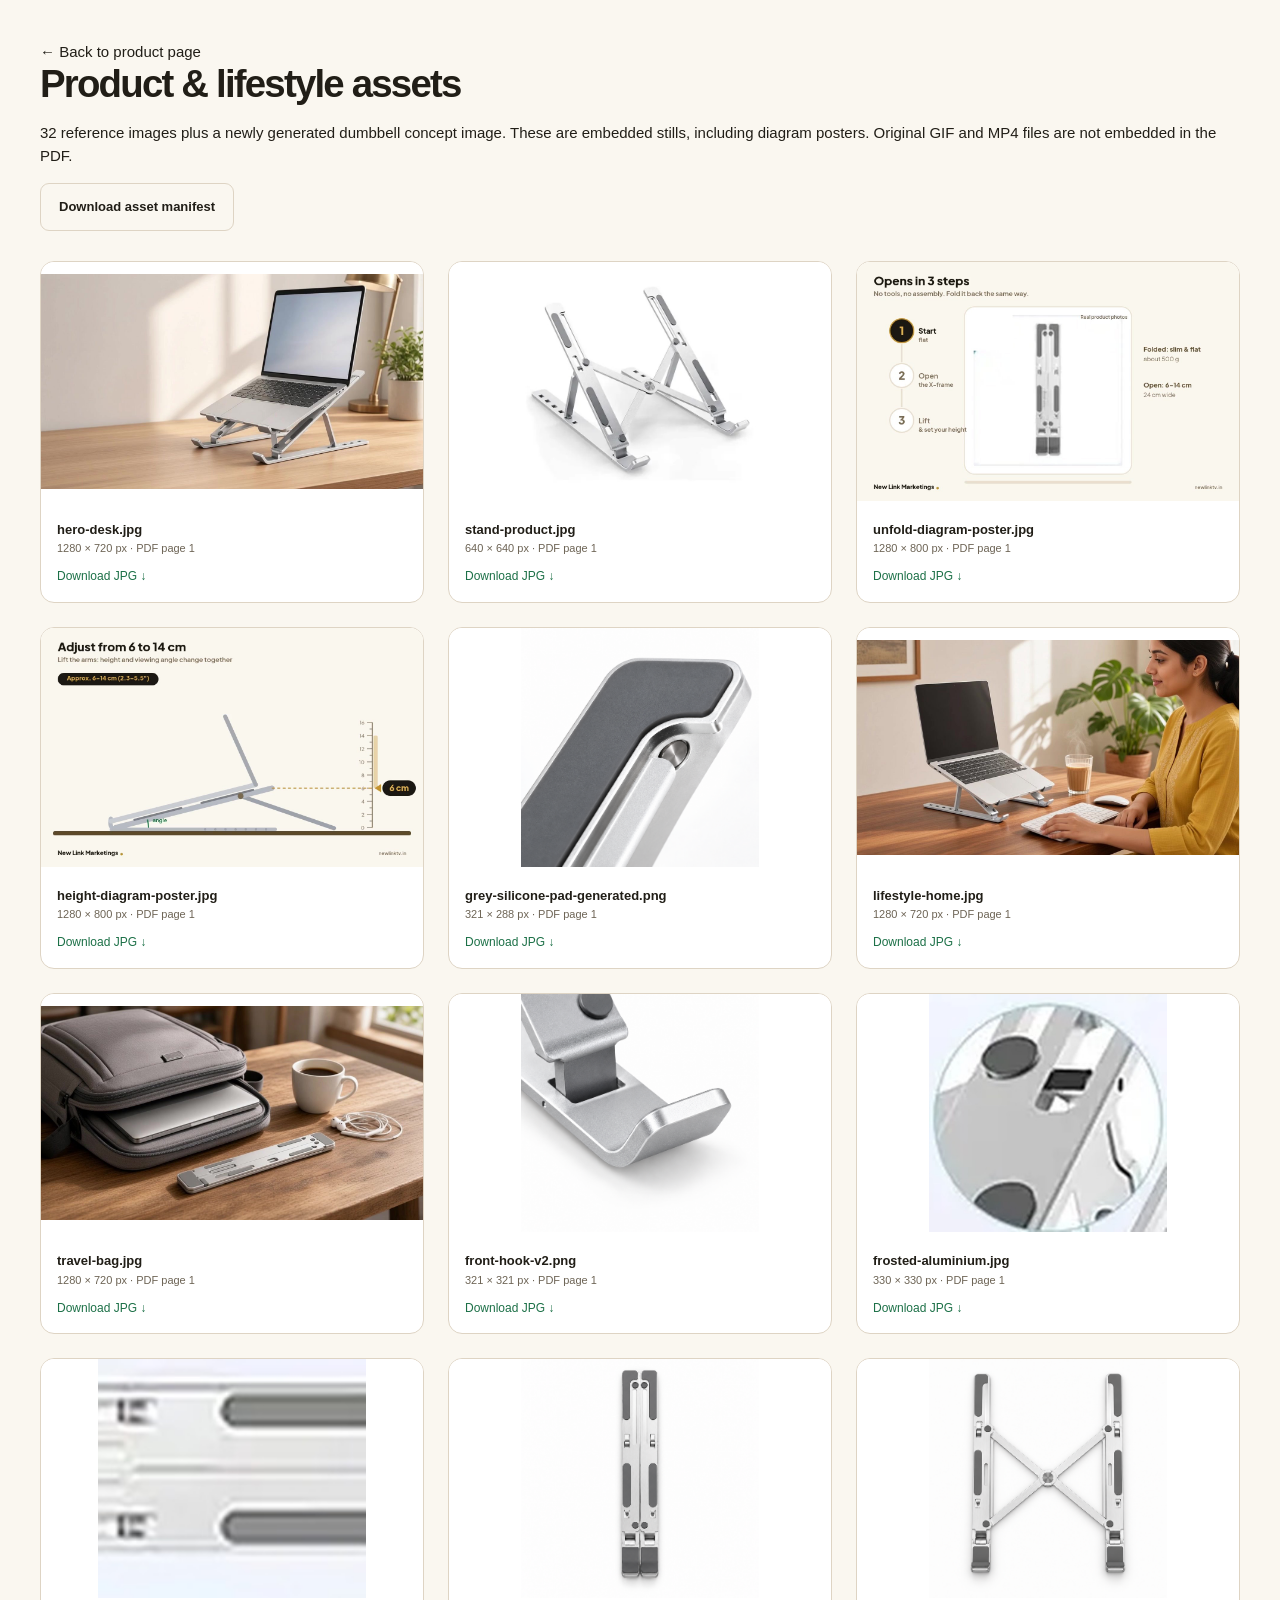
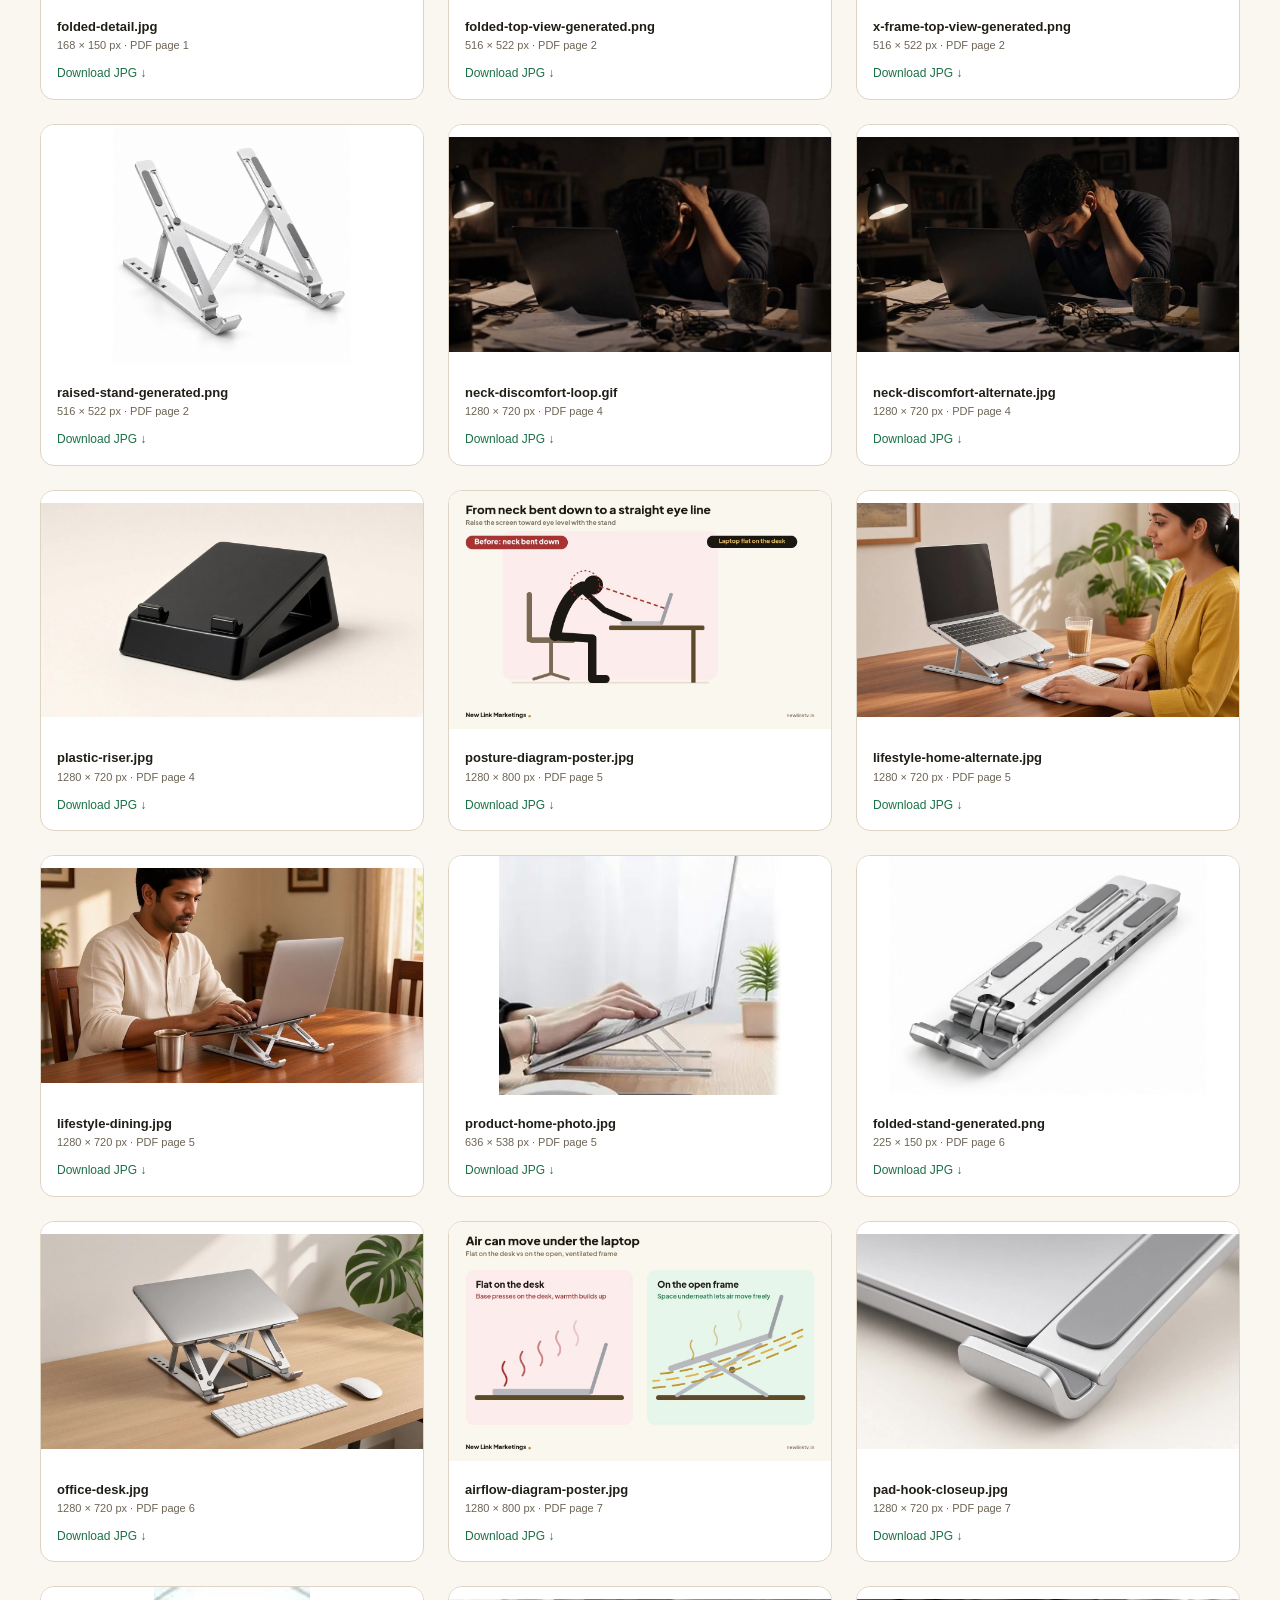
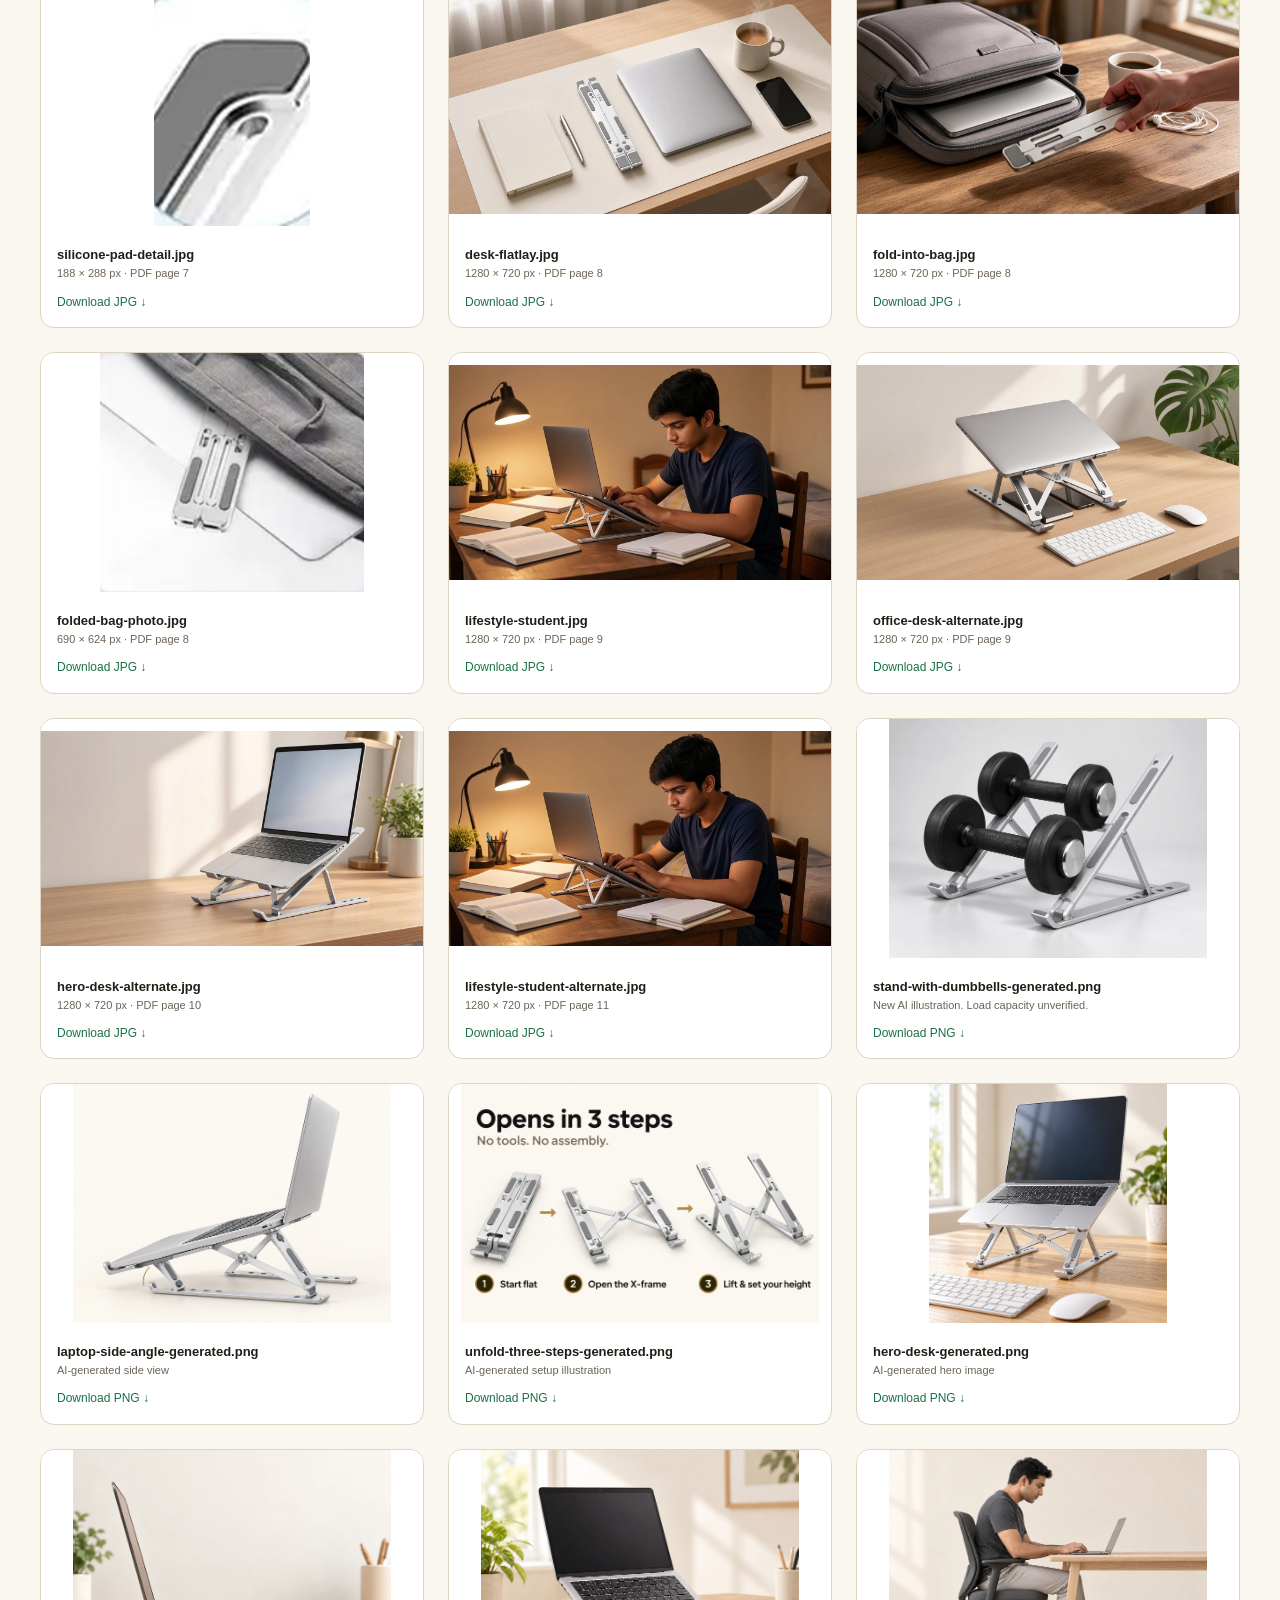
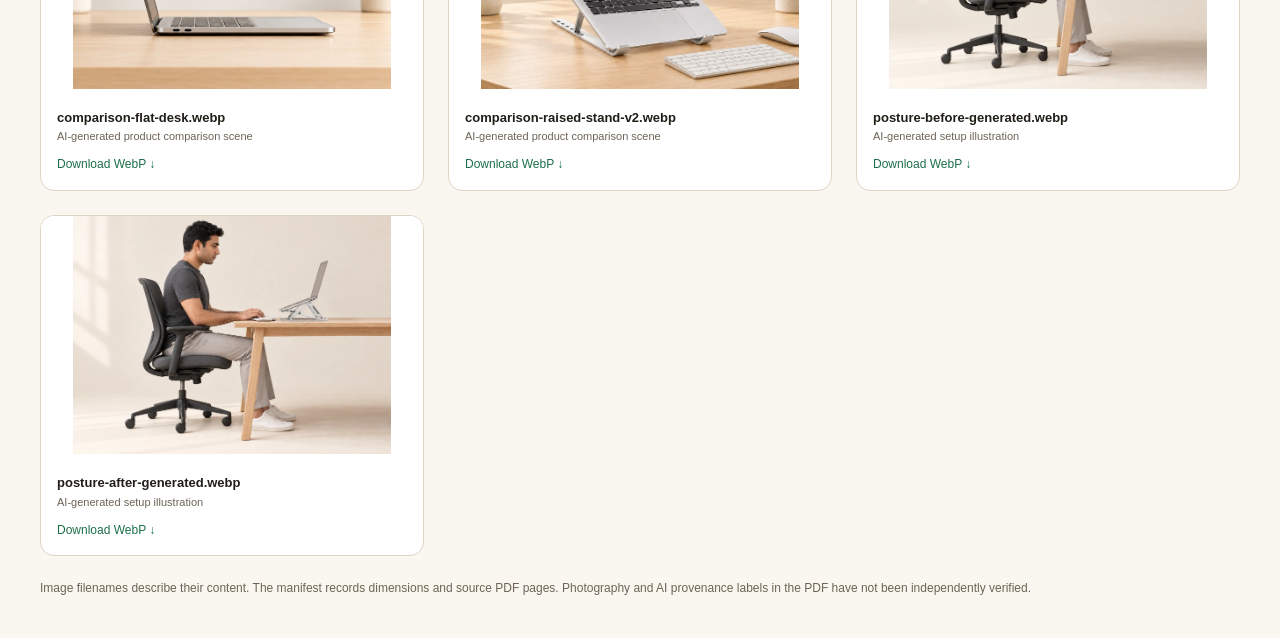
==== commit c78fb0b9: "Replace raised laptop comparison with corrected geometry image" ====
--- a/assets.html
+++ b/assets.html
@@ -1 +1 @@
-<!doctype html><html lang="en"><head><meta charset="utf-8"><meta name="viewport" content="width=device-width,initial-scale=1"><title>Laptop Stand | Asset Library</title><link rel="stylesheet" href="styles.css"><style>.asset-grid{display:grid;grid-template-columns:repeat(3,1fr);gap:24px}.asset-grid figure{border:1px solid var(--line);border-radius:14px;overflow:hidden;background:white}.asset-grid img{aspect-ratio:1.6;object-fit:contain;background:white}.asset-grid figcaption{padding:16px;overflow-wrap:anywhere}.asset-grid b{font-size:13px}.asset-grid span{display:block;color:var(--green);font-size:12px;margin-top:10px}.library-intro{padding:40px 0 30px}.library-intro p{margin:16px 0}.library-intro h1{max-width:none}@media(max-width:700px){.asset-grid{grid-template-columns:1fr 1fr;gap:12px}.asset-grid figcaption{padding:10px}}@media(max-width:400px){.asset-grid{grid-template-columns:1fr}}</style></head><body><main class="wrap"><div class="library-intro"><a href="index.html">← Back to product page</a><h1>Product & lifestyle assets</h1><p>32 reference images plus a newly generated dumbbell concept image. These are embedded stills, including diagram posters. Original GIF and MP4 files are not embedded in the PDF.</p><a class="button outline" href="assets/manifest.json" download>Download asset manifest</a></div><div class="asset-grid"><figure><a href="assets/hero-desk.jpg" download><img src="assets/hero-desk.jpg" alt="hero-desk" loading="lazy"><figcaption><b>hero-desk.jpg</b><small>1280 × 720 px · PDF page 1</small><span>Download JPG ↓</span></figcaption></a></figure><figure><a href="assets/stand-product.jpg" download><img src="assets/stand-product.jpg" alt="stand-product" loading="lazy"><figcaption><b>stand-product.jpg</b><small>640 × 640 px · PDF page 1</small><span>Download JPG ↓</span></figcaption></a></figure><figure><a href="assets/unfold-diagram-poster.jpg" download><img src="assets/unfold-diagram-poster.jpg" alt="unfold-diagram-poster" loading="lazy"><figcaption><b>unfold-diagram-poster.jpg</b><small>1280 × 800 px · PDF page 1</small><span>Download JPG ↓</span></figcaption></a></figure><figure><a href="assets/height-diagram-poster.jpg" download><img src="assets/height-diagram-poster.jpg" alt="height-diagram-poster" loading="lazy"><figcaption><b>height-diagram-poster.jpg</b><small>1280 × 800 px · PDF page 1</small><span>Download JPG ↓</span></figcaption></a></figure><figure><a href="assets/grey-silicone-pad-generated.png" download><img src="assets/grey-silicone-pad-generated.png" alt="silicone-pad" loading="lazy"><figcaption><b>grey-silicone-pad-generated.png</b><small>321 × 288 px · PDF page 1</small><span>Download JPG ↓</span></figcaption></a></figure><figure><a href="assets/lifestyle-home.jpg" download><img src="assets/lifestyle-home.jpg" alt="lifestyle-home" loading="lazy"><figcaption><b>lifestyle-home.jpg</b><small>1280 × 720 px · PDF page 1</small><span>Download JPG ↓</span></figcaption></a></figure><figure><a href="assets/travel-bag.jpg" download><img src="assets/travel-bag.jpg" alt="travel-bag" loading="lazy"><figcaption><b>travel-bag.jpg</b><small>1280 × 720 px · PDF page 1</small><span>Download JPG ↓</span></figcaption></a></figure><figure><a href="assets/front-hook-v2.png" download><img src="assets/front-hook-v2.png" alt="front-hook" loading="lazy"><figcaption><b>front-hook-v2.png</b><small>321 × 321 px · PDF page 1</small><span>Download JPG ↓</span></figcaption></a></figure><figure><a href="assets/frosted-aluminium.jpg" download><img src="assets/frosted-aluminium.jpg" alt="frosted-aluminium" loading="lazy"><figcaption><b>frosted-aluminium.jpg</b><small>330 × 330 px · PDF page 1</small><span>Download JPG ↓</span></figcaption></a></figure><figure><a href="assets/folded-detail.jpg" download><img src="assets/folded-detail.jpg" alt="folded-detail" loading="lazy"><figcaption><b>folded-detail.jpg</b><small>168 × 150 px · PDF page 1</small><span>Download JPG ↓</span></figcaption></a></figure><figure><a href="assets/folded-top-view-generated.png" download><img src="assets/folded-top-view-generated.png" alt="unfold-flat" loading="lazy"><figcaption><b>folded-top-view-generated.png</b><small>516 × 522 px · PDF page 2</small><span>Download JPG ↓</span></figcaption></a></figure><figure><a href="assets/x-frame-top-view-generated.png" download><img src="assets/x-frame-top-view-generated.png" alt="unfold-x-frame" loading="lazy"><figcaption><b>x-frame-top-view-generated.png</b><small>516 × 522 px · PDF page 2</small><span>Download JPG ↓</span></figcaption></a></figure><figure><a href="assets/raised-stand-generated.png" download><img src="assets/raised-stand-generated.png" alt="unfold-raised" loading="lazy"><figcaption><b>raised-stand-generated.png</b><small>516 × 522 px · PDF page 2</small><span>Download JPG ↓</span></figcaption></a></figure><figure><a href="assets/neck-discomfort-loop.gif" download><img src="assets/neck-discomfort-loop.gif" alt="neck-discomfort" loading="lazy"><figcaption><b>neck-discomfort-loop.gif</b><small>1280 × 720 px · PDF page 4</small><span>Download JPG ↓</span></figcaption></a></figure><figure><a href="assets/neck-discomfort-alternate.jpg" download><img src="assets/neck-discomfort-alternate.jpg" alt="neck-discomfort-alternate" loading="lazy"><figcaption><b>neck-discomfort-alternate.jpg</b><small>1280 × 720 px · PDF page 4</small><span>Download JPG ↓</span></figcaption></a></figure><figure><a href="assets/plastic-riser.jpg" download><img src="assets/plastic-riser.jpg" alt="plastic-riser" loading="lazy"><figcaption><b>plastic-riser.jpg</b><small>1280 × 720 px · PDF page 4</small><span>Download JPG ↓</span></figcaption></a></figure><figure><a href="assets/posture-diagram-poster.jpg" download><img src="assets/posture-diagram-poster.jpg" alt="posture-diagram-poster" loading="lazy"><figcaption><b>posture-diagram-poster.jpg</b><small>1280 × 800 px · PDF page 5</small><span>Download JPG ↓</span></figcaption></a></figure><figure><a href="assets/lifestyle-home-alternate.jpg" download><img src="assets/lifestyle-home-alternate.jpg" alt="lifestyle-home-alternate" loading="lazy"><figcaption><b>lifestyle-home-alternate.jpg</b><small>1280 × 720 px · PDF page 5</small><span>Download JPG ↓</span></figcaption></a></figure><figure><a href="assets/lifestyle-dining.jpg" download><img src="assets/lifestyle-dining.jpg" alt="lifestyle-dining" loading="lazy"><figcaption><b>lifestyle-dining.jpg</b><small>1280 × 720 px · PDF page 5</small><span>Download JPG ↓</span></figcaption></a></figure><figure><a href="assets/product-home-photo.jpg" download><img src="assets/product-home-photo.jpg" alt="product-home-photo" loading="lazy"><figcaption><b>product-home-photo.jpg</b><small>636 × 538 px · PDF page 5</small><span>Download JPG ↓</span></figcaption></a></figure><figure><a href="assets/folded-stand-generated.png" download><img src="assets/folded-stand-generated.png" alt="folded-detail-wide" loading="lazy"><figcaption><b>folded-stand-generated.png</b><small>225 × 150 px · PDF page 6</small><span>Download JPG ↓</span></figcaption></a></figure><figure><a href="assets/office-desk.jpg" download><img src="assets/office-desk.jpg" alt="office-desk" loading="lazy"><figcaption><b>office-desk.jpg</b><small>1280 × 720 px · PDF page 6</small><span>Download JPG ↓</span></figcaption></a></figure><figure><a href="assets/airflow-diagram-poster.jpg" download><img src="assets/airflow-diagram-poster.jpg" alt="airflow-diagram-poster" loading="lazy"><figcaption><b>airflow-diagram-poster.jpg</b><small>1280 × 800 px · PDF page 7</small><span>Download JPG ↓</span></figcaption></a></figure><figure><a href="assets/pad-hook-closeup.jpg" download><img src="assets/pad-hook-closeup.jpg" alt="pad-hook-closeup" loading="lazy"><figcaption><b>pad-hook-closeup.jpg</b><small>1280 × 720 px · PDF page 7</small><span>Download JPG ↓</span></figcaption></a></figure><figure><a href="assets/silicone-pad-detail.jpg" download><img src="assets/silicone-pad-detail.jpg" alt="silicone-pad-detail" loading="lazy"><figcaption><b>silicone-pad-detail.jpg</b><small>188 × 288 px · PDF page 7</small><span>Download JPG ↓</span></figcaption></a></figure><figure><a href="assets/desk-flatlay.jpg" download><img src="assets/desk-flatlay.jpg" alt="desk-flatlay" loading="lazy"><figcaption><b>desk-flatlay.jpg</b><small>1280 × 720 px · PDF page 8</small><span>Download JPG ↓</span></figcaption></a></figure><figure><a href="assets/fold-into-bag.jpg" download><img src="assets/fold-into-bag.jpg" alt="fold-into-bag" loading="lazy"><figcaption><b>fold-into-bag.jpg</b><small>1280 × 720 px · PDF page 8</small><span>Download JPG ↓</span></figcaption></a></figure><figure><a href="assets/folded-bag-photo.jpg" download><img src="assets/folded-bag-photo.jpg" alt="folded-bag-photo" loading="lazy"><figcaption><b>folded-bag-photo.jpg</b><small>690 × 624 px · PDF page 8</small><span>Download JPG ↓</span></figcaption></a></figure><figure><a href="assets/lifestyle-student.jpg" download><img src="assets/lifestyle-student.jpg" alt="lifestyle-student" loading="lazy"><figcaption><b>lifestyle-student.jpg</b><small>1280 × 720 px · PDF page 9</small><span>Download JPG ↓</span></figcaption></a></figure><figure><a href="assets/office-desk-alternate.jpg" download><img src="assets/office-desk-alternate.jpg" alt="office-desk-alternate" loading="lazy"><figcaption><b>office-desk-alternate.jpg</b><small>1280 × 720 px · PDF page 9</small><span>Download JPG ↓</span></figcaption></a></figure><figure><a href="assets/hero-desk-alternate.jpg" download><img src="assets/hero-desk-alternate.jpg" alt="hero-desk-alternate" loading="lazy"><figcaption><b>hero-desk-alternate.jpg</b><small>1280 × 720 px · PDF page 10</small><span>Download JPG ↓</span></figcaption></a></figure><figure><a href="assets/lifestyle-student-alternate.jpg" download><img src="assets/lifestyle-student-alternate.jpg" alt="lifestyle-student-alternate" loading="lazy"><figcaption><b>lifestyle-student-alternate.jpg</b><small>1280 × 720 px · PDF page 11</small><span>Download JPG ↓</span></figcaption></a></figure><figure><a href="assets/stand-with-dumbbells-generated.png" download><img src="assets/stand-with-dumbbells-generated.png" alt="AI illustration of stand with dumbbells" loading="lazy"><figcaption><b>stand-with-dumbbells-generated.png</b><small>New AI illustration. Load capacity unverified.</small><span>Download PNG ↓</span></figcaption></a></figure><figure><a href="assets/laptop-side-angle-generated.png" download><img src="assets/laptop-side-angle-generated.png" alt="Generated laptop side view" loading="lazy"><figcaption><b>laptop-side-angle-generated.png</b><small>AI-generated side view</small><span>Download PNG ↓</span></figcaption></a></figure><figure><a href="assets/unfold-three-steps-generated.png" download><img src="assets/unfold-three-steps-generated.png" alt="Three-step setup illustration" loading="lazy"><figcaption><b>unfold-three-steps-generated.png</b><small>AI-generated setup illustration</small><span>Download PNG ↓</span></figcaption></a></figure><figure><a href="assets/hero-desk-generated.png" download><img src="assets/hero-desk-generated.png" alt="Generated laptop stand hero photograph" loading="lazy"><figcaption><b>hero-desk-generated.png</b><small>AI-generated hero image</small><span>Download PNG ↓</span></figcaption></a></figure><figure><a href="assets/comparison-flat-desk.webp" download><img src="assets/comparison-flat-desk.webp" alt="comparison flat desk" loading="lazy"><figcaption><b>comparison-flat-desk.webp</b><small>AI-generated product comparison scene</small><span>Download WebP ↓</span></figcaption></a></figure><figure><a href="assets/comparison-raised-stand.webp" download><img src="assets/comparison-raised-stand.webp" alt="comparison raised stand" loading="lazy"><figcaption><b>comparison-raised-stand.webp</b><small>AI-generated product comparison scene</small><span>Download WebP ↓</span></figcaption></a></figure><figure><a href="assets/posture-before-generated.webp" download><img src="assets/posture-before-generated.webp" alt="posture before generated" loading="lazy"><figcaption><b>posture-before-generated.webp</b><small>AI-generated setup illustration</small><span>Download WebP ↓</span></figcaption></a></figure><figure><a href="assets/posture-after-generated.webp" download><img src="assets/posture-after-generated.webp" alt="posture after generated" loading="lazy"><figcaption><b>posture-after-generated.webp</b><small>AI-generated setup illustration</small><span>Download WebP ↓</span></figcaption></a></figure></div><p class="note" style="margin-bottom:40px">Image filenames describe their content. The manifest records dimensions and source PDF pages. Photography and AI provenance labels in the PDF have not been independently verified.</p></main></body></html>+<!doctype html><html lang="en"><head><meta charset="utf-8"><meta name="viewport" content="width=device-width,initial-scale=1"><title>Laptop Stand | Asset Library</title><link rel="stylesheet" href="styles.css"><style>.asset-grid{display:grid;grid-template-columns:repeat(3,1fr);gap:24px}.asset-grid figure{border:1px solid var(--line);border-radius:14px;overflow:hidden;background:white}.asset-grid img{aspect-ratio:1.6;object-fit:contain;background:white}.asset-grid figcaption{padding:16px;overflow-wrap:anywhere}.asset-grid b{font-size:13px}.asset-grid span{display:block;color:var(--green);font-size:12px;margin-top:10px}.library-intro{padding:40px 0 30px}.library-intro p{margin:16px 0}.library-intro h1{max-width:none}@media(max-width:700px){.asset-grid{grid-template-columns:1fr 1fr;gap:12px}.asset-grid figcaption{padding:10px}}@media(max-width:400px){.asset-grid{grid-template-columns:1fr}}</style></head><body><main class="wrap"><div class="library-intro"><a href="index.html">← Back to product page</a><h1>Product & lifestyle assets</h1><p>32 reference images plus a newly generated dumbbell concept image. These are embedded stills, including diagram posters. Original GIF and MP4 files are not embedded in the PDF.</p><a class="button outline" href="assets/manifest.json" download>Download asset manifest</a></div><div class="asset-grid"><figure><a href="assets/hero-desk.jpg" download><img src="assets/hero-desk.jpg" alt="hero-desk" loading="lazy"><figcaption><b>hero-desk.jpg</b><small>1280 × 720 px · PDF page 1</small><span>Download JPG ↓</span></figcaption></a></figure><figure><a href="assets/stand-product.jpg" download><img src="assets/stand-product.jpg" alt="stand-product" loading="lazy"><figcaption><b>stand-product.jpg</b><small>640 × 640 px · PDF page 1</small><span>Download JPG ↓</span></figcaption></a></figure><figure><a href="assets/unfold-diagram-poster.jpg" download><img src="assets/unfold-diagram-poster.jpg" alt="unfold-diagram-poster" loading="lazy"><figcaption><b>unfold-diagram-poster.jpg</b><small>1280 × 800 px · PDF page 1</small><span>Download JPG ↓</span></figcaption></a></figure><figure><a href="assets/height-diagram-poster.jpg" download><img src="assets/height-diagram-poster.jpg" alt="height-diagram-poster" loading="lazy"><figcaption><b>height-diagram-poster.jpg</b><small>1280 × 800 px · PDF page 1</small><span>Download JPG ↓</span></figcaption></a></figure><figure><a href="assets/grey-silicone-pad-generated.png" download><img src="assets/grey-silicone-pad-generated.png" alt="silicone-pad" loading="lazy"><figcaption><b>grey-silicone-pad-generated.png</b><small>321 × 288 px · PDF page 1</small><span>Download JPG ↓</span></figcaption></a></figure><figure><a href="assets/lifestyle-home.jpg" download><img src="assets/lifestyle-home.jpg" alt="lifestyle-home" loading="lazy"><figcaption><b>lifestyle-home.jpg</b><small>1280 × 720 px · PDF page 1</small><span>Download JPG ↓</span></figcaption></a></figure><figure><a href="assets/travel-bag.jpg" download><img src="assets/travel-bag.jpg" alt="travel-bag" loading="lazy"><figcaption><b>travel-bag.jpg</b><small>1280 × 720 px · PDF page 1</small><span>Download JPG ↓</span></figcaption></a></figure><figure><a href="assets/front-hook-v2.png" download><img src="assets/front-hook-v2.png" alt="front-hook" loading="lazy"><figcaption><b>front-hook-v2.png</b><small>321 × 321 px · PDF page 1</small><span>Download JPG ↓</span></figcaption></a></figure><figure><a href="assets/frosted-aluminium.jpg" download><img src="assets/frosted-aluminium.jpg" alt="frosted-aluminium" loading="lazy"><figcaption><b>frosted-aluminium.jpg</b><small>330 × 330 px · PDF page 1</small><span>Download JPG ↓</span></figcaption></a></figure><figure><a href="assets/folded-detail.jpg" download><img src="assets/folded-detail.jpg" alt="folded-detail" loading="lazy"><figcaption><b>folded-detail.jpg</b><small>168 × 150 px · PDF page 1</small><span>Download JPG ↓</span></figcaption></a></figure><figure><a href="assets/folded-top-view-generated.png" download><img src="assets/folded-top-view-generated.png" alt="unfold-flat" loading="lazy"><figcaption><b>folded-top-view-generated.png</b><small>516 × 522 px · PDF page 2</small><span>Download JPG ↓</span></figcaption></a></figure><figure><a href="assets/x-frame-top-view-generated.png" download><img src="assets/x-frame-top-view-generated.png" alt="unfold-x-frame" loading="lazy"><figcaption><b>x-frame-top-view-generated.png</b><small>516 × 522 px · PDF page 2</small><span>Download JPG ↓</span></figcaption></a></figure><figure><a href="assets/raised-stand-generated.png" download><img src="assets/raised-stand-generated.png" alt="unfold-raised" loading="lazy"><figcaption><b>raised-stand-generated.png</b><small>516 × 522 px · PDF page 2</small><span>Download JPG ↓</span></figcaption></a></figure><figure><a href="assets/neck-discomfort-loop.gif" download><img src="assets/neck-discomfort-loop.gif" alt="neck-discomfort" loading="lazy"><figcaption><b>neck-discomfort-loop.gif</b><small>1280 × 720 px · PDF page 4</small><span>Download JPG ↓</span></figcaption></a></figure><figure><a href="assets/neck-discomfort-alternate.jpg" download><img src="assets/neck-discomfort-alternate.jpg" alt="neck-discomfort-alternate" loading="lazy"><figcaption><b>neck-discomfort-alternate.jpg</b><small>1280 × 720 px · PDF page 4</small><span>Download JPG ↓</span></figcaption></a></figure><figure><a href="assets/plastic-riser.jpg" download><img src="assets/plastic-riser.jpg" alt="plastic-riser" loading="lazy"><figcaption><b>plastic-riser.jpg</b><small>1280 × 720 px · PDF page 4</small><span>Download JPG ↓</span></figcaption></a></figure><figure><a href="assets/posture-diagram-poster.jpg" download><img src="assets/posture-diagram-poster.jpg" alt="posture-diagram-poster" loading="lazy"><figcaption><b>posture-diagram-poster.jpg</b><small>1280 × 800 px · PDF page 5</small><span>Download JPG ↓</span></figcaption></a></figure><figure><a href="assets/lifestyle-home-alternate.jpg" download><img src="assets/lifestyle-home-alternate.jpg" alt="lifestyle-home-alternate" loading="lazy"><figcaption><b>lifestyle-home-alternate.jpg</b><small>1280 × 720 px · PDF page 5</small><span>Download JPG ↓</span></figcaption></a></figure><figure><a href="assets/lifestyle-dining.jpg" download><img src="assets/lifestyle-dining.jpg" alt="lifestyle-dining" loading="lazy"><figcaption><b>lifestyle-dining.jpg</b><small>1280 × 720 px · PDF page 5</small><span>Download JPG ↓</span></figcaption></a></figure><figure><a href="assets/product-home-photo.jpg" download><img src="assets/product-home-photo.jpg" alt="product-home-photo" loading="lazy"><figcaption><b>product-home-photo.jpg</b><small>636 × 538 px · PDF page 5</small><span>Download JPG ↓</span></figcaption></a></figure><figure><a href="assets/folded-stand-generated.png" download><img src="assets/folded-stand-generated.png" alt="folded-detail-wide" loading="lazy"><figcaption><b>folded-stand-generated.png</b><small>225 × 150 px · PDF page 6</small><span>Download JPG ↓</span></figcaption></a></figure><figure><a href="assets/office-desk.jpg" download><img src="assets/office-desk.jpg" alt="office-desk" loading="lazy"><figcaption><b>office-desk.jpg</b><small>1280 × 720 px · PDF page 6</small><span>Download JPG ↓</span></figcaption></a></figure><figure><a href="assets/airflow-diagram-poster.jpg" download><img src="assets/airflow-diagram-poster.jpg" alt="airflow-diagram-poster" loading="lazy"><figcaption><b>airflow-diagram-poster.jpg</b><small>1280 × 800 px · PDF page 7</small><span>Download JPG ↓</span></figcaption></a></figure><figure><a href="assets/pad-hook-closeup.jpg" download><img src="assets/pad-hook-closeup.jpg" alt="pad-hook-closeup" loading="lazy"><figcaption><b>pad-hook-closeup.jpg</b><small>1280 × 720 px · PDF page 7</small><span>Download JPG ↓</span></figcaption></a></figure><figure><a href="assets/silicone-pad-detail.jpg" download><img src="assets/silicone-pad-detail.jpg" alt="silicone-pad-detail" loading="lazy"><figcaption><b>silicone-pad-detail.jpg</b><small>188 × 288 px · PDF page 7</small><span>Download JPG ↓</span></figcaption></a></figure><figure><a href="assets/desk-flatlay.jpg" download><img src="assets/desk-flatlay.jpg" alt="desk-flatlay" loading="lazy"><figcaption><b>desk-flatlay.jpg</b><small>1280 × 720 px · PDF page 8</small><span>Download JPG ↓</span></figcaption></a></figure><figure><a href="assets/fold-into-bag.jpg" download><img src="assets/fold-into-bag.jpg" alt="fold-into-bag" loading="lazy"><figcaption><b>fold-into-bag.jpg</b><small>1280 × 720 px · PDF page 8</small><span>Download JPG ↓</span></figcaption></a></figure><figure><a href="assets/folded-bag-photo.jpg" download><img src="assets/folded-bag-photo.jpg" alt="folded-bag-photo" loading="lazy"><figcaption><b>folded-bag-photo.jpg</b><small>690 × 624 px · PDF page 8</small><span>Download JPG ↓</span></figcaption></a></figure><figure><a href="assets/lifestyle-student.jpg" download><img src="assets/lifestyle-student.jpg" alt="lifestyle-student" loading="lazy"><figcaption><b>lifestyle-student.jpg</b><small>1280 × 720 px · PDF page 9</small><span>Download JPG ↓</span></figcaption></a></figure><figure><a href="assets/office-desk-alternate.jpg" download><img src="assets/office-desk-alternate.jpg" alt="office-desk-alternate" loading="lazy"><figcaption><b>office-desk-alternate.jpg</b><small>1280 × 720 px · PDF page 9</small><span>Download JPG ↓</span></figcaption></a></figure><figure><a href="assets/hero-desk-alternate.jpg" download><img src="assets/hero-desk-alternate.jpg" alt="hero-desk-alternate" loading="lazy"><figcaption><b>hero-desk-alternate.jpg</b><small>1280 × 720 px · PDF page 10</small><span>Download JPG ↓</span></figcaption></a></figure><figure><a href="assets/lifestyle-student-alternate.jpg" download><img src="assets/lifestyle-student-alternate.jpg" alt="lifestyle-student-alternate" loading="lazy"><figcaption><b>lifestyle-student-alternate.jpg</b><small>1280 × 720 px · PDF page 11</small><span>Download JPG ↓</span></figcaption></a></figure><figure><a href="assets/stand-with-dumbbells-generated.png" download><img src="assets/stand-with-dumbbells-generated.png" alt="AI illustration of stand with dumbbells" loading="lazy"><figcaption><b>stand-with-dumbbells-generated.png</b><small>New AI illustration. Load capacity unverified.</small><span>Download PNG ↓</span></figcaption></a></figure><figure><a href="assets/laptop-side-angle-generated.png" download><img src="assets/laptop-side-angle-generated.png" alt="Generated laptop side view" loading="lazy"><figcaption><b>laptop-side-angle-generated.png</b><small>AI-generated side view</small><span>Download PNG ↓</span></figcaption></a></figure><figure><a href="assets/unfold-three-steps-generated.png" download><img src="assets/unfold-three-steps-generated.png" alt="Three-step setup illustration" loading="lazy"><figcaption><b>unfold-three-steps-generated.png</b><small>AI-generated setup illustration</small><span>Download PNG ↓</span></figcaption></a></figure><figure><a href="assets/hero-desk-generated.png" download><img src="assets/hero-desk-generated.png" alt="Generated laptop stand hero photograph" loading="lazy"><figcaption><b>hero-desk-generated.png</b><small>AI-generated hero image</small><span>Download PNG ↓</span></figcaption></a></figure><figure><a href="assets/comparison-flat-desk.webp" download><img src="assets/comparison-flat-desk.webp" alt="comparison flat desk" loading="lazy"><figcaption><b>comparison-flat-desk.webp</b><small>AI-generated product comparison scene</small><span>Download WebP ↓</span></figcaption></a></figure><figure><a href="assets/comparison-raised-stand-v2.webp" download><img src="assets/comparison-raised-stand-v2.webp" alt="comparison raised stand" loading="lazy"><figcaption><b>comparison-raised-stand-v2.webp</b><small>AI-generated product comparison scene</small><span>Download WebP ↓</span></figcaption></a></figure><figure><a href="assets/posture-before-generated.webp" download><img src="assets/posture-before-generated.webp" alt="posture before generated" loading="lazy"><figcaption><b>posture-before-generated.webp</b><small>AI-generated setup illustration</small><span>Download WebP ↓</span></figcaption></a></figure><figure><a href="assets/posture-after-generated.webp" download><img src="assets/posture-after-generated.webp" alt="posture after generated" loading="lazy"><figcaption><b>posture-after-generated.webp</b><small>AI-generated setup illustration</small><span>Download WebP ↓</span></figcaption></a></figure></div><p class="note" style="margin-bottom:40px">Image filenames describe their content. The manifest records dimensions and source PDF pages. Photography and AI provenance labels in the PDF have not been independently verified.</p></main></body></html>
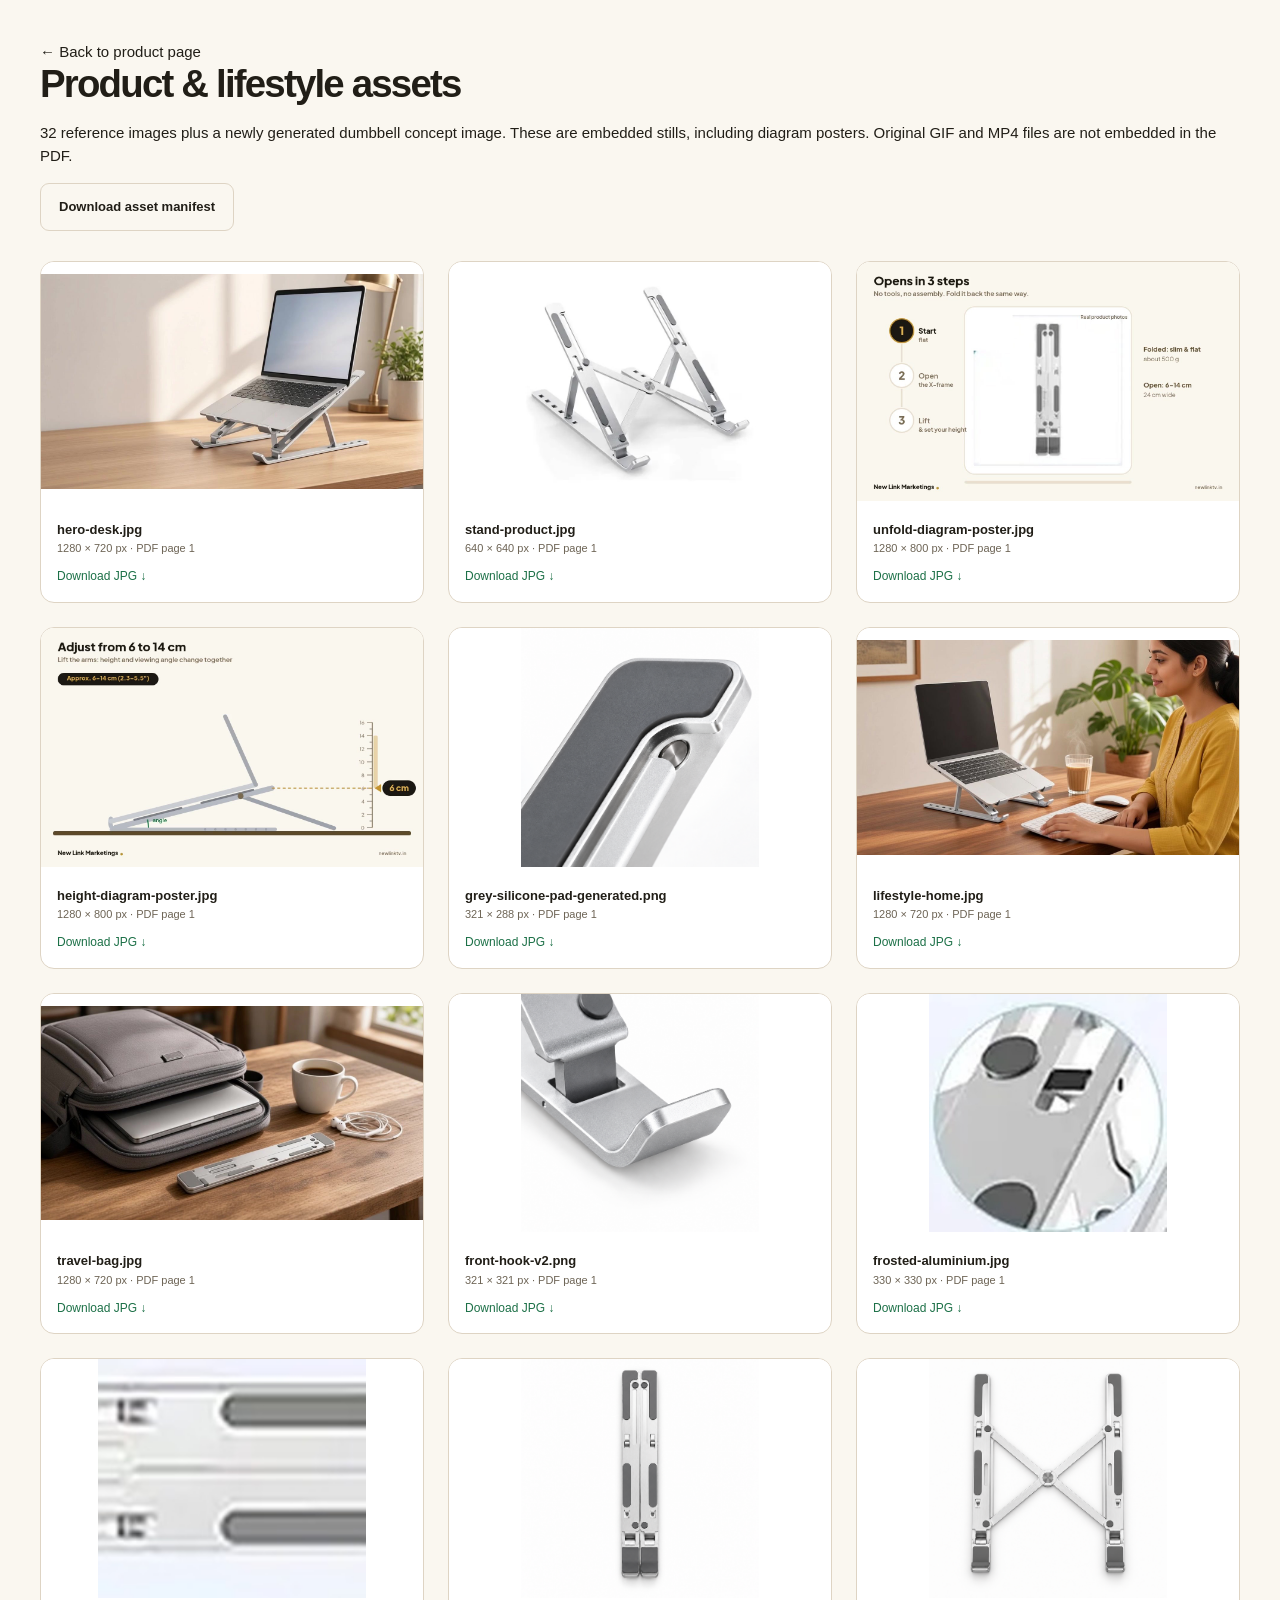
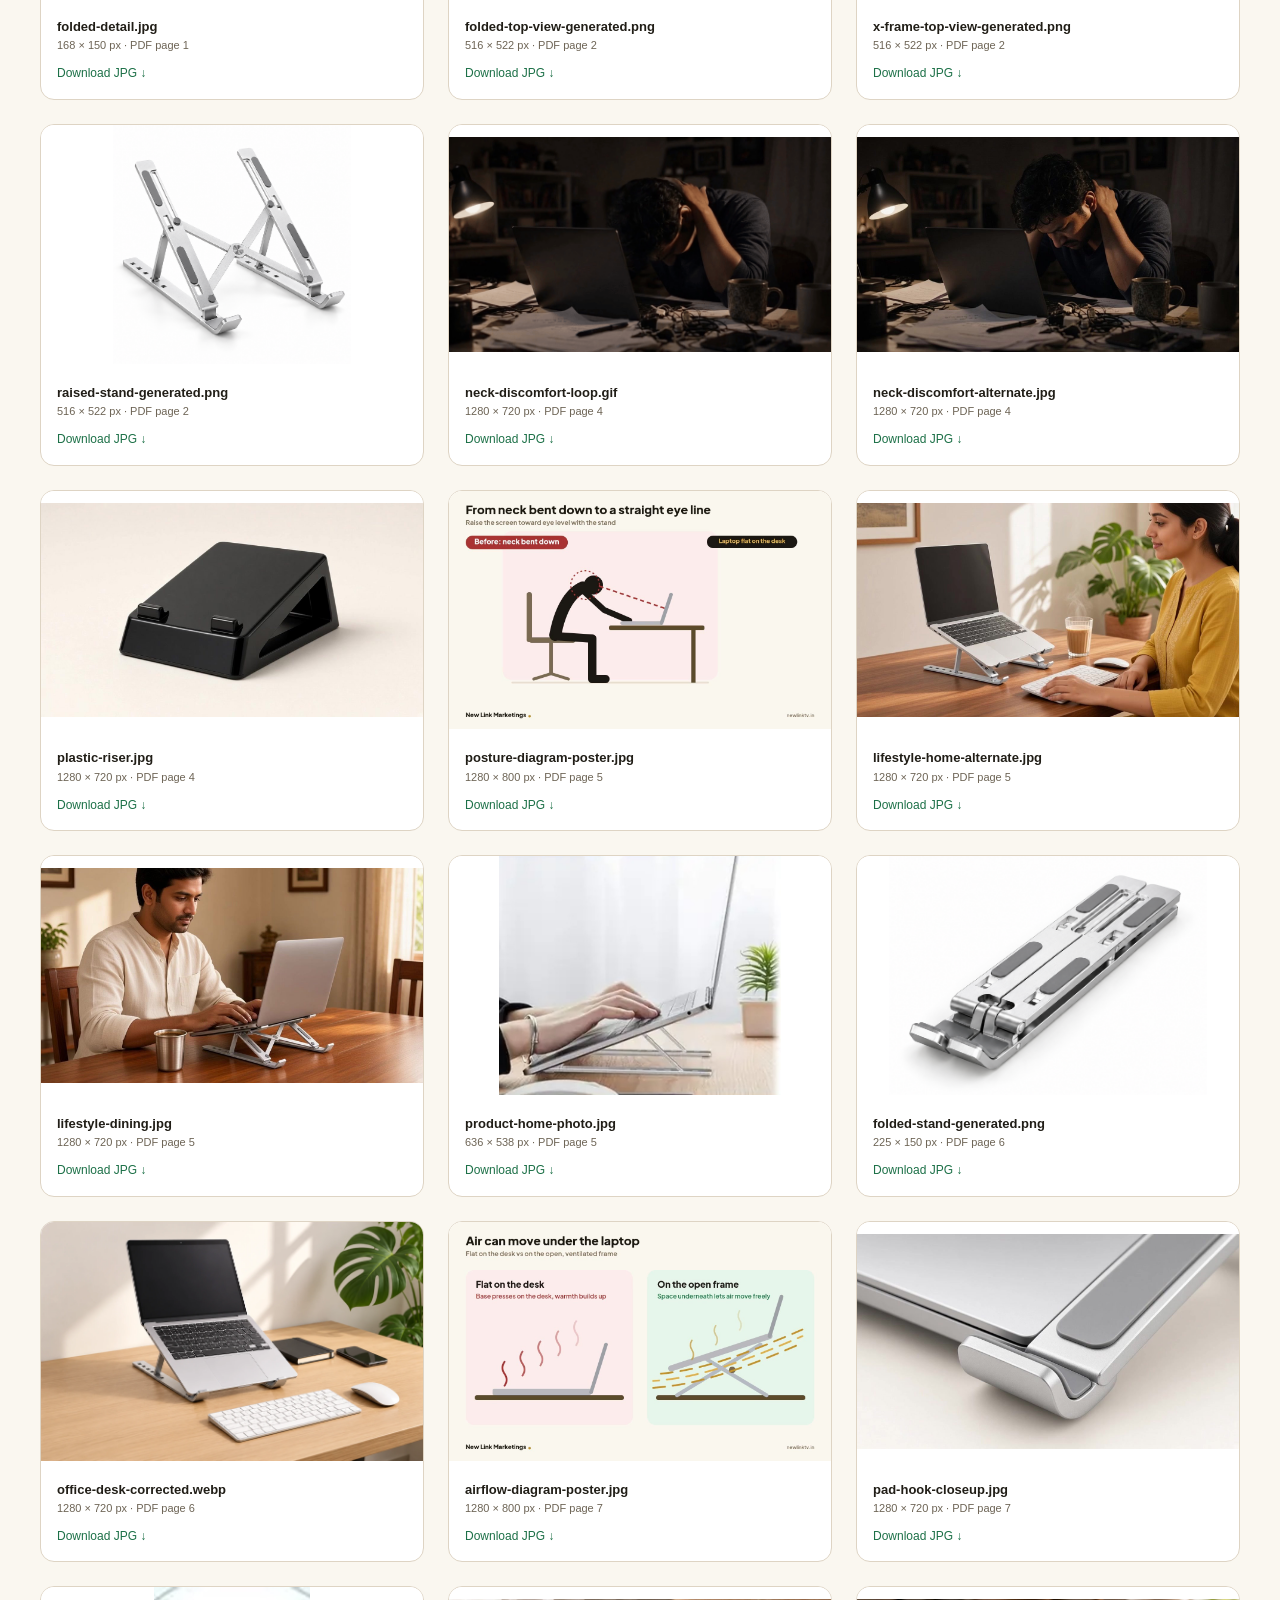
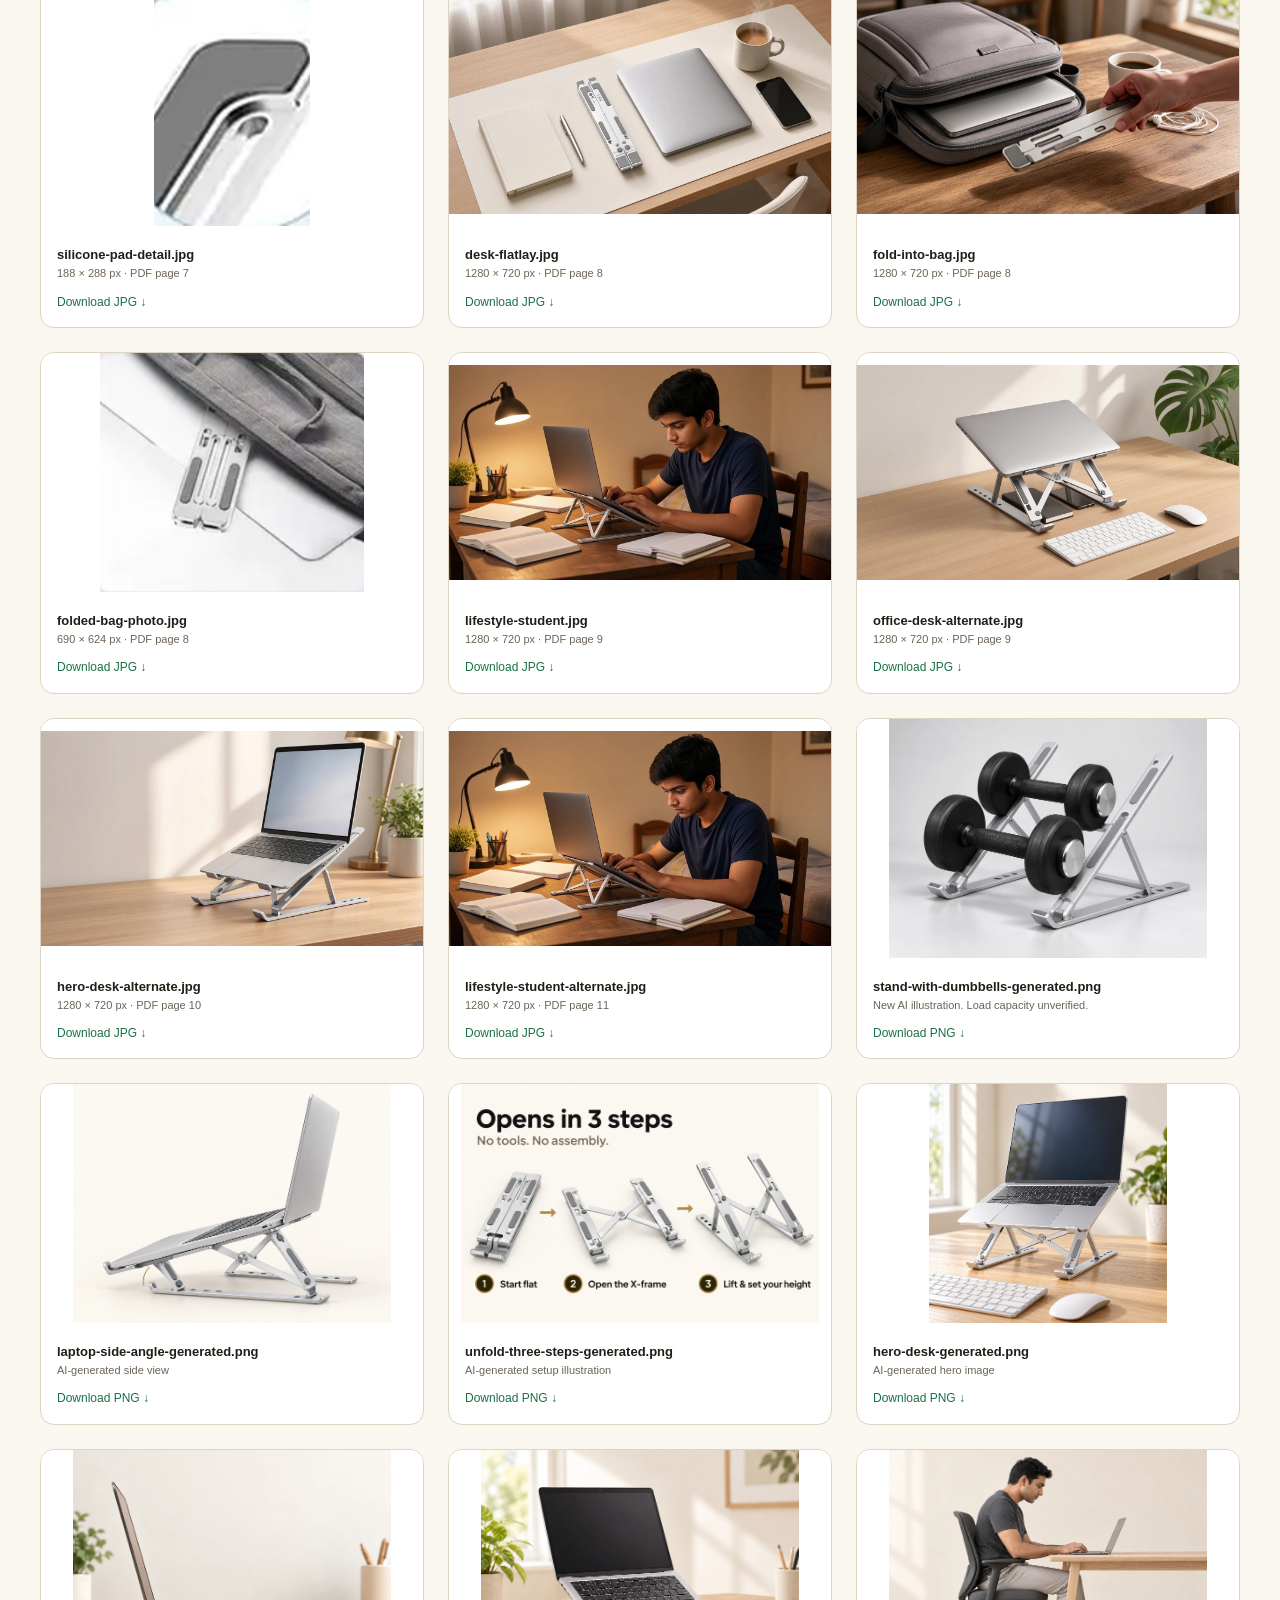
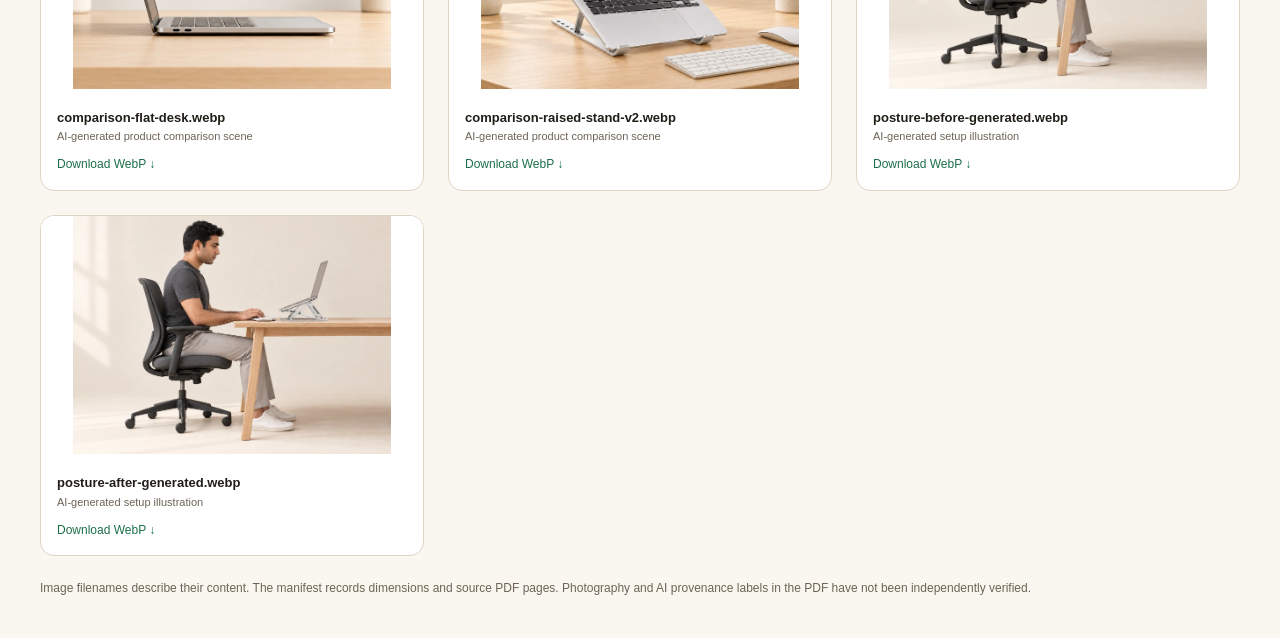
==== commit e78ae29f: "Replace office desk section photo with corrected stand geometry" ====
--- a/assets.html
+++ b/assets.html
@@ -1 +1 @@
-<!doctype html><html lang="en"><head><meta charset="utf-8"><meta name="viewport" content="width=device-width,initial-scale=1"><title>Laptop Stand | Asset Library</title><link rel="stylesheet" href="styles.css"><style>.asset-grid{display:grid;grid-template-columns:repeat(3,1fr);gap:24px}.asset-grid figure{border:1px solid var(--line);border-radius:14px;overflow:hidden;background:white}.asset-grid img{aspect-ratio:1.6;object-fit:contain;background:white}.asset-grid figcaption{padding:16px;overflow-wrap:anywhere}.asset-grid b{font-size:13px}.asset-grid span{display:block;color:var(--green);font-size:12px;margin-top:10px}.library-intro{padding:40px 0 30px}.library-intro p{margin:16px 0}.library-intro h1{max-width:none}@media(max-width:700px){.asset-grid{grid-template-columns:1fr 1fr;gap:12px}.asset-grid figcaption{padding:10px}}@media(max-width:400px){.asset-grid{grid-template-columns:1fr}}</style></head><body><main class="wrap"><div class="library-intro"><a href="index.html">← Back to product page</a><h1>Product & lifestyle assets</h1><p>32 reference images plus a newly generated dumbbell concept image. These are embedded stills, including diagram posters. Original GIF and MP4 files are not embedded in the PDF.</p><a class="button outline" href="assets/manifest.json" download>Download asset manifest</a></div><div class="asset-grid"><figure><a href="assets/hero-desk.jpg" download><img src="assets/hero-desk.jpg" alt="hero-desk" loading="lazy"><figcaption><b>hero-desk.jpg</b><small>1280 × 720 px · PDF page 1</small><span>Download JPG ↓</span></figcaption></a></figure><figure><a href="assets/stand-product.jpg" download><img src="assets/stand-product.jpg" alt="stand-product" loading="lazy"><figcaption><b>stand-product.jpg</b><small>640 × 640 px · PDF page 1</small><span>Download JPG ↓</span></figcaption></a></figure><figure><a href="assets/unfold-diagram-poster.jpg" download><img src="assets/unfold-diagram-poster.jpg" alt="unfold-diagram-poster" loading="lazy"><figcaption><b>unfold-diagram-poster.jpg</b><small>1280 × 800 px · PDF page 1</small><span>Download JPG ↓</span></figcaption></a></figure><figure><a href="assets/height-diagram-poster.jpg" download><img src="assets/height-diagram-poster.jpg" alt="height-diagram-poster" loading="lazy"><figcaption><b>height-diagram-poster.jpg</b><small>1280 × 800 px · PDF page 1</small><span>Download JPG ↓</span></figcaption></a></figure><figure><a href="assets/grey-silicone-pad-generated.png" download><img src="assets/grey-silicone-pad-generated.png" alt="silicone-pad" loading="lazy"><figcaption><b>grey-silicone-pad-generated.png</b><small>321 × 288 px · PDF page 1</small><span>Download JPG ↓</span></figcaption></a></figure><figure><a href="assets/lifestyle-home.jpg" download><img src="assets/lifestyle-home.jpg" alt="lifestyle-home" loading="lazy"><figcaption><b>lifestyle-home.jpg</b><small>1280 × 720 px · PDF page 1</small><span>Download JPG ↓</span></figcaption></a></figure><figure><a href="assets/travel-bag.jpg" download><img src="assets/travel-bag.jpg" alt="travel-bag" loading="lazy"><figcaption><b>travel-bag.jpg</b><small>1280 × 720 px · PDF page 1</small><span>Download JPG ↓</span></figcaption></a></figure><figure><a href="assets/front-hook-v2.png" download><img src="assets/front-hook-v2.png" alt="front-hook" loading="lazy"><figcaption><b>front-hook-v2.png</b><small>321 × 321 px · PDF page 1</small><span>Download JPG ↓</span></figcaption></a></figure><figure><a href="assets/frosted-aluminium.jpg" download><img src="assets/frosted-aluminium.jpg" alt="frosted-aluminium" loading="lazy"><figcaption><b>frosted-aluminium.jpg</b><small>330 × 330 px · PDF page 1</small><span>Download JPG ↓</span></figcaption></a></figure><figure><a href="assets/folded-detail.jpg" download><img src="assets/folded-detail.jpg" alt="folded-detail" loading="lazy"><figcaption><b>folded-detail.jpg</b><small>168 × 150 px · PDF page 1</small><span>Download JPG ↓</span></figcaption></a></figure><figure><a href="assets/folded-top-view-generated.png" download><img src="assets/folded-top-view-generated.png" alt="unfold-flat" loading="lazy"><figcaption><b>folded-top-view-generated.png</b><small>516 × 522 px · PDF page 2</small><span>Download JPG ↓</span></figcaption></a></figure><figure><a href="assets/x-frame-top-view-generated.png" download><img src="assets/x-frame-top-view-generated.png" alt="unfold-x-frame" loading="lazy"><figcaption><b>x-frame-top-view-generated.png</b><small>516 × 522 px · PDF page 2</small><span>Download JPG ↓</span></figcaption></a></figure><figure><a href="assets/raised-stand-generated.png" download><img src="assets/raised-stand-generated.png" alt="unfold-raised" loading="lazy"><figcaption><b>raised-stand-generated.png</b><small>516 × 522 px · PDF page 2</small><span>Download JPG ↓</span></figcaption></a></figure><figure><a href="assets/neck-discomfort-loop.gif" download><img src="assets/neck-discomfort-loop.gif" alt="neck-discomfort" loading="lazy"><figcaption><b>neck-discomfort-loop.gif</b><small>1280 × 720 px · PDF page 4</small><span>Download JPG ↓</span></figcaption></a></figure><figure><a href="assets/neck-discomfort-alternate.jpg" download><img src="assets/neck-discomfort-alternate.jpg" alt="neck-discomfort-alternate" loading="lazy"><figcaption><b>neck-discomfort-alternate.jpg</b><small>1280 × 720 px · PDF page 4</small><span>Download JPG ↓</span></figcaption></a></figure><figure><a href="assets/plastic-riser.jpg" download><img src="assets/plastic-riser.jpg" alt="plastic-riser" loading="lazy"><figcaption><b>plastic-riser.jpg</b><small>1280 × 720 px · PDF page 4</small><span>Download JPG ↓</span></figcaption></a></figure><figure><a href="assets/posture-diagram-poster.jpg" download><img src="assets/posture-diagram-poster.jpg" alt="posture-diagram-poster" loading="lazy"><figcaption><b>posture-diagram-poster.jpg</b><small>1280 × 800 px · PDF page 5</small><span>Download JPG ↓</span></figcaption></a></figure><figure><a href="assets/lifestyle-home-alternate.jpg" download><img src="assets/lifestyle-home-alternate.jpg" alt="lifestyle-home-alternate" loading="lazy"><figcaption><b>lifestyle-home-alternate.jpg</b><small>1280 × 720 px · PDF page 5</small><span>Download JPG ↓</span></figcaption></a></figure><figure><a href="assets/lifestyle-dining.jpg" download><img src="assets/lifestyle-dining.jpg" alt="lifestyle-dining" loading="lazy"><figcaption><b>lifestyle-dining.jpg</b><small>1280 × 720 px · PDF page 5</small><span>Download JPG ↓</span></figcaption></a></figure><figure><a href="assets/product-home-photo.jpg" download><img src="assets/product-home-photo.jpg" alt="product-home-photo" loading="lazy"><figcaption><b>product-home-photo.jpg</b><small>636 × 538 px · PDF page 5</small><span>Download JPG ↓</span></figcaption></a></figure><figure><a href="assets/folded-stand-generated.png" download><img src="assets/folded-stand-generated.png" alt="folded-detail-wide" loading="lazy"><figcaption><b>folded-stand-generated.png</b><small>225 × 150 px · PDF page 6</small><span>Download JPG ↓</span></figcaption></a></figure><figure><a href="assets/office-desk.jpg" download><img src="assets/office-desk.jpg" alt="office-desk" loading="lazy"><figcaption><b>office-desk.jpg</b><small>1280 × 720 px · PDF page 6</small><span>Download JPG ↓</span></figcaption></a></figure><figure><a href="assets/airflow-diagram-poster.jpg" download><img src="assets/airflow-diagram-poster.jpg" alt="airflow-diagram-poster" loading="lazy"><figcaption><b>airflow-diagram-poster.jpg</b><small>1280 × 800 px · PDF page 7</small><span>Download JPG ↓</span></figcaption></a></figure><figure><a href="assets/pad-hook-closeup.jpg" download><img src="assets/pad-hook-closeup.jpg" alt="pad-hook-closeup" loading="lazy"><figcaption><b>pad-hook-closeup.jpg</b><small>1280 × 720 px · PDF page 7</small><span>Download JPG ↓</span></figcaption></a></figure><figure><a href="assets/silicone-pad-detail.jpg" download><img src="assets/silicone-pad-detail.jpg" alt="silicone-pad-detail" loading="lazy"><figcaption><b>silicone-pad-detail.jpg</b><small>188 × 288 px · PDF page 7</small><span>Download JPG ↓</span></figcaption></a></figure><figure><a href="assets/desk-flatlay.jpg" download><img src="assets/desk-flatlay.jpg" alt="desk-flatlay" loading="lazy"><figcaption><b>desk-flatlay.jpg</b><small>1280 × 720 px · PDF page 8</small><span>Download JPG ↓</span></figcaption></a></figure><figure><a href="assets/fold-into-bag.jpg" download><img src="assets/fold-into-bag.jpg" alt="fold-into-bag" loading="lazy"><figcaption><b>fold-into-bag.jpg</b><small>1280 × 720 px · PDF page 8</small><span>Download JPG ↓</span></figcaption></a></figure><figure><a href="assets/folded-bag-photo.jpg" download><img src="assets/folded-bag-photo.jpg" alt="folded-bag-photo" loading="lazy"><figcaption><b>folded-bag-photo.jpg</b><small>690 × 624 px · PDF page 8</small><span>Download JPG ↓</span></figcaption></a></figure><figure><a href="assets/lifestyle-student.jpg" download><img src="assets/lifestyle-student.jpg" alt="lifestyle-student" loading="lazy"><figcaption><b>lifestyle-student.jpg</b><small>1280 × 720 px · PDF page 9</small><span>Download JPG ↓</span></figcaption></a></figure><figure><a href="assets/office-desk-alternate.jpg" download><img src="assets/office-desk-alternate.jpg" alt="office-desk-alternate" loading="lazy"><figcaption><b>office-desk-alternate.jpg</b><small>1280 × 720 px · PDF page 9</small><span>Download JPG ↓</span></figcaption></a></figure><figure><a href="assets/hero-desk-alternate.jpg" download><img src="assets/hero-desk-alternate.jpg" alt="hero-desk-alternate" loading="lazy"><figcaption><b>hero-desk-alternate.jpg</b><small>1280 × 720 px · PDF page 10</small><span>Download JPG ↓</span></figcaption></a></figure><figure><a href="assets/lifestyle-student-alternate.jpg" download><img src="assets/lifestyle-student-alternate.jpg" alt="lifestyle-student-alternate" loading="lazy"><figcaption><b>lifestyle-student-alternate.jpg</b><small>1280 × 720 px · PDF page 11</small><span>Download JPG ↓</span></figcaption></a></figure><figure><a href="assets/stand-with-dumbbells-generated.png" download><img src="assets/stand-with-dumbbells-generated.png" alt="AI illustration of stand with dumbbells" loading="lazy"><figcaption><b>stand-with-dumbbells-generated.png</b><small>New AI illustration. Load capacity unverified.</small><span>Download PNG ↓</span></figcaption></a></figure><figure><a href="assets/laptop-side-angle-generated.png" download><img src="assets/laptop-side-angle-generated.png" alt="Generated laptop side view" loading="lazy"><figcaption><b>laptop-side-angle-generated.png</b><small>AI-generated side view</small><span>Download PNG ↓</span></figcaption></a></figure><figure><a href="assets/unfold-three-steps-generated.png" download><img src="assets/unfold-three-steps-generated.png" alt="Three-step setup illustration" loading="lazy"><figcaption><b>unfold-three-steps-generated.png</b><small>AI-generated setup illustration</small><span>Download PNG ↓</span></figcaption></a></figure><figure><a href="assets/hero-desk-generated.png" download><img src="assets/hero-desk-generated.png" alt="Generated laptop stand hero photograph" loading="lazy"><figcaption><b>hero-desk-generated.png</b><small>AI-generated hero image</small><span>Download PNG ↓</span></figcaption></a></figure><figure><a href="assets/comparison-flat-desk.webp" download><img src="assets/comparison-flat-desk.webp" alt="comparison flat desk" loading="lazy"><figcaption><b>comparison-flat-desk.webp</b><small>AI-generated product comparison scene</small><span>Download WebP ↓</span></figcaption></a></figure><figure><a href="assets/comparison-raised-stand-v2.webp" download><img src="assets/comparison-raised-stand-v2.webp" alt="comparison raised stand" loading="lazy"><figcaption><b>comparison-raised-stand-v2.webp</b><small>AI-generated product comparison scene</small><span>Download WebP ↓</span></figcaption></a></figure><figure><a href="assets/posture-before-generated.webp" download><img src="assets/posture-before-generated.webp" alt="posture before generated" loading="lazy"><figcaption><b>posture-before-generated.webp</b><small>AI-generated setup illustration</small><span>Download WebP ↓</span></figcaption></a></figure><figure><a href="assets/posture-after-generated.webp" download><img src="assets/posture-after-generated.webp" alt="posture after generated" loading="lazy"><figcaption><b>posture-after-generated.webp</b><small>AI-generated setup illustration</small><span>Download WebP ↓</span></figcaption></a></figure></div><p class="note" style="margin-bottom:40px">Image filenames describe their content. The manifest records dimensions and source PDF pages. Photography and AI provenance labels in the PDF have not been independently verified.</p></main></body></html>+<!doctype html><html lang="en"><head><meta charset="utf-8"><meta name="viewport" content="width=device-width,initial-scale=1"><title>Laptop Stand | Asset Library</title><link rel="stylesheet" href="styles.css"><style>.asset-grid{display:grid;grid-template-columns:repeat(3,1fr);gap:24px}.asset-grid figure{border:1px solid var(--line);border-radius:14px;overflow:hidden;background:white}.asset-grid img{aspect-ratio:1.6;object-fit:contain;background:white}.asset-grid figcaption{padding:16px;overflow-wrap:anywhere}.asset-grid b{font-size:13px}.asset-grid span{display:block;color:var(--green);font-size:12px;margin-top:10px}.library-intro{padding:40px 0 30px}.library-intro p{margin:16px 0}.library-intro h1{max-width:none}@media(max-width:700px){.asset-grid{grid-template-columns:1fr 1fr;gap:12px}.asset-grid figcaption{padding:10px}}@media(max-width:400px){.asset-grid{grid-template-columns:1fr}}</style></head><body><main class="wrap"><div class="library-intro"><a href="index.html">← Back to product page</a><h1>Product & lifestyle assets</h1><p>32 reference images plus a newly generated dumbbell concept image. These are embedded stills, including diagram posters. Original GIF and MP4 files are not embedded in the PDF.</p><a class="button outline" href="assets/manifest.json" download>Download asset manifest</a></div><div class="asset-grid"><figure><a href="assets/hero-desk.jpg" download><img src="assets/hero-desk.jpg" alt="hero-desk" loading="lazy"><figcaption><b>hero-desk.jpg</b><small>1280 × 720 px · PDF page 1</small><span>Download JPG ↓</span></figcaption></a></figure><figure><a href="assets/stand-product.jpg" download><img src="assets/stand-product.jpg" alt="stand-product" loading="lazy"><figcaption><b>stand-product.jpg</b><small>640 × 640 px · PDF page 1</small><span>Download JPG ↓</span></figcaption></a></figure><figure><a href="assets/unfold-diagram-poster.jpg" download><img src="assets/unfold-diagram-poster.jpg" alt="unfold-diagram-poster" loading="lazy"><figcaption><b>unfold-diagram-poster.jpg</b><small>1280 × 800 px · PDF page 1</small><span>Download JPG ↓</span></figcaption></a></figure><figure><a href="assets/height-diagram-poster.jpg" download><img src="assets/height-diagram-poster.jpg" alt="height-diagram-poster" loading="lazy"><figcaption><b>height-diagram-poster.jpg</b><small>1280 × 800 px · PDF page 1</small><span>Download JPG ↓</span></figcaption></a></figure><figure><a href="assets/grey-silicone-pad-generated.png" download><img src="assets/grey-silicone-pad-generated.png" alt="silicone-pad" loading="lazy"><figcaption><b>grey-silicone-pad-generated.png</b><small>321 × 288 px · PDF page 1</small><span>Download JPG ↓</span></figcaption></a></figure><figure><a href="assets/lifestyle-home.jpg" download><img src="assets/lifestyle-home.jpg" alt="lifestyle-home" loading="lazy"><figcaption><b>lifestyle-home.jpg</b><small>1280 × 720 px · PDF page 1</small><span>Download JPG ↓</span></figcaption></a></figure><figure><a href="assets/travel-bag.jpg" download><img src="assets/travel-bag.jpg" alt="travel-bag" loading="lazy"><figcaption><b>travel-bag.jpg</b><small>1280 × 720 px · PDF page 1</small><span>Download JPG ↓</span></figcaption></a></figure><figure><a href="assets/front-hook-v2.png" download><img src="assets/front-hook-v2.png" alt="front-hook" loading="lazy"><figcaption><b>front-hook-v2.png</b><small>321 × 321 px · PDF page 1</small><span>Download JPG ↓</span></figcaption></a></figure><figure><a href="assets/frosted-aluminium.jpg" download><img src="assets/frosted-aluminium.jpg" alt="frosted-aluminium" loading="lazy"><figcaption><b>frosted-aluminium.jpg</b><small>330 × 330 px · PDF page 1</small><span>Download JPG ↓</span></figcaption></a></figure><figure><a href="assets/folded-detail.jpg" download><img src="assets/folded-detail.jpg" alt="folded-detail" loading="lazy"><figcaption><b>folded-detail.jpg</b><small>168 × 150 px · PDF page 1</small><span>Download JPG ↓</span></figcaption></a></figure><figure><a href="assets/folded-top-view-generated.png" download><img src="assets/folded-top-view-generated.png" alt="unfold-flat" loading="lazy"><figcaption><b>folded-top-view-generated.png</b><small>516 × 522 px · PDF page 2</small><span>Download JPG ↓</span></figcaption></a></figure><figure><a href="assets/x-frame-top-view-generated.png" download><img src="assets/x-frame-top-view-generated.png" alt="unfold-x-frame" loading="lazy"><figcaption><b>x-frame-top-view-generated.png</b><small>516 × 522 px · PDF page 2</small><span>Download JPG ↓</span></figcaption></a></figure><figure><a href="assets/raised-stand-generated.png" download><img src="assets/raised-stand-generated.png" alt="unfold-raised" loading="lazy"><figcaption><b>raised-stand-generated.png</b><small>516 × 522 px · PDF page 2</small><span>Download JPG ↓</span></figcaption></a></figure><figure><a href="assets/neck-discomfort-loop.gif" download><img src="assets/neck-discomfort-loop.gif" alt="neck-discomfort" loading="lazy"><figcaption><b>neck-discomfort-loop.gif</b><small>1280 × 720 px · PDF page 4</small><span>Download JPG ↓</span></figcaption></a></figure><figure><a href="assets/neck-discomfort-alternate.jpg" download><img src="assets/neck-discomfort-alternate.jpg" alt="neck-discomfort-alternate" loading="lazy"><figcaption><b>neck-discomfort-alternate.jpg</b><small>1280 × 720 px · PDF page 4</small><span>Download JPG ↓</span></figcaption></a></figure><figure><a href="assets/plastic-riser.jpg" download><img src="assets/plastic-riser.jpg" alt="plastic-riser" loading="lazy"><figcaption><b>plastic-riser.jpg</b><small>1280 × 720 px · PDF page 4</small><span>Download JPG ↓</span></figcaption></a></figure><figure><a href="assets/posture-diagram-poster.jpg" download><img src="assets/posture-diagram-poster.jpg" alt="posture-diagram-poster" loading="lazy"><figcaption><b>posture-diagram-poster.jpg</b><small>1280 × 800 px · PDF page 5</small><span>Download JPG ↓</span></figcaption></a></figure><figure><a href="assets/lifestyle-home-alternate.jpg" download><img src="assets/lifestyle-home-alternate.jpg" alt="lifestyle-home-alternate" loading="lazy"><figcaption><b>lifestyle-home-alternate.jpg</b><small>1280 × 720 px · PDF page 5</small><span>Download JPG ↓</span></figcaption></a></figure><figure><a href="assets/lifestyle-dining.jpg" download><img src="assets/lifestyle-dining.jpg" alt="lifestyle-dining" loading="lazy"><figcaption><b>lifestyle-dining.jpg</b><small>1280 × 720 px · PDF page 5</small><span>Download JPG ↓</span></figcaption></a></figure><figure><a href="assets/product-home-photo.jpg" download><img src="assets/product-home-photo.jpg" alt="product-home-photo" loading="lazy"><figcaption><b>product-home-photo.jpg</b><small>636 × 538 px · PDF page 5</small><span>Download JPG ↓</span></figcaption></a></figure><figure><a href="assets/folded-stand-generated.png" download><img src="assets/folded-stand-generated.png" alt="folded-detail-wide" loading="lazy"><figcaption><b>folded-stand-generated.png</b><small>225 × 150 px · PDF page 6</small><span>Download JPG ↓</span></figcaption></a></figure><figure><a href="assets/office-desk-corrected.webp" download><img src="assets/office-desk-corrected.webp" alt="office-desk" loading="lazy"><figcaption><b>office-desk-corrected.webp</b><small>1280 × 720 px · PDF page 6</small><span>Download JPG ↓</span></figcaption></a></figure><figure><a href="assets/airflow-diagram-poster.jpg" download><img src="assets/airflow-diagram-poster.jpg" alt="airflow-diagram-poster" loading="lazy"><figcaption><b>airflow-diagram-poster.jpg</b><small>1280 × 800 px · PDF page 7</small><span>Download JPG ↓</span></figcaption></a></figure><figure><a href="assets/pad-hook-closeup.jpg" download><img src="assets/pad-hook-closeup.jpg" alt="pad-hook-closeup" loading="lazy"><figcaption><b>pad-hook-closeup.jpg</b><small>1280 × 720 px · PDF page 7</small><span>Download JPG ↓</span></figcaption></a></figure><figure><a href="assets/silicone-pad-detail.jpg" download><img src="assets/silicone-pad-detail.jpg" alt="silicone-pad-detail" loading="lazy"><figcaption><b>silicone-pad-detail.jpg</b><small>188 × 288 px · PDF page 7</small><span>Download JPG ↓</span></figcaption></a></figure><figure><a href="assets/desk-flatlay.jpg" download><img src="assets/desk-flatlay.jpg" alt="desk-flatlay" loading="lazy"><figcaption><b>desk-flatlay.jpg</b><small>1280 × 720 px · PDF page 8</small><span>Download JPG ↓</span></figcaption></a></figure><figure><a href="assets/fold-into-bag.jpg" download><img src="assets/fold-into-bag.jpg" alt="fold-into-bag" loading="lazy"><figcaption><b>fold-into-bag.jpg</b><small>1280 × 720 px · PDF page 8</small><span>Download JPG ↓</span></figcaption></a></figure><figure><a href="assets/folded-bag-photo.jpg" download><img src="assets/folded-bag-photo.jpg" alt="folded-bag-photo" loading="lazy"><figcaption><b>folded-bag-photo.jpg</b><small>690 × 624 px · PDF page 8</small><span>Download JPG ↓</span></figcaption></a></figure><figure><a href="assets/lifestyle-student.jpg" download><img src="assets/lifestyle-student.jpg" alt="lifestyle-student" loading="lazy"><figcaption><b>lifestyle-student.jpg</b><small>1280 × 720 px · PDF page 9</small><span>Download JPG ↓</span></figcaption></a></figure><figure><a href="assets/office-desk-alternate.jpg" download><img src="assets/office-desk-alternate.jpg" alt="office-desk-alternate" loading="lazy"><figcaption><b>office-desk-alternate.jpg</b><small>1280 × 720 px · PDF page 9</small><span>Download JPG ↓</span></figcaption></a></figure><figure><a href="assets/hero-desk-alternate.jpg" download><img src="assets/hero-desk-alternate.jpg" alt="hero-desk-alternate" loading="lazy"><figcaption><b>hero-desk-alternate.jpg</b><small>1280 × 720 px · PDF page 10</small><span>Download JPG ↓</span></figcaption></a></figure><figure><a href="assets/lifestyle-student-alternate.jpg" download><img src="assets/lifestyle-student-alternate.jpg" alt="lifestyle-student-alternate" loading="lazy"><figcaption><b>lifestyle-student-alternate.jpg</b><small>1280 × 720 px · PDF page 11</small><span>Download JPG ↓</span></figcaption></a></figure><figure><a href="assets/stand-with-dumbbells-generated.png" download><img src="assets/stand-with-dumbbells-generated.png" alt="AI illustration of stand with dumbbells" loading="lazy"><figcaption><b>stand-with-dumbbells-generated.png</b><small>New AI illustration. Load capacity unverified.</small><span>Download PNG ↓</span></figcaption></a></figure><figure><a href="assets/laptop-side-angle-generated.png" download><img src="assets/laptop-side-angle-generated.png" alt="Generated laptop side view" loading="lazy"><figcaption><b>laptop-side-angle-generated.png</b><small>AI-generated side view</small><span>Download PNG ↓</span></figcaption></a></figure><figure><a href="assets/unfold-three-steps-generated.png" download><img src="assets/unfold-three-steps-generated.png" alt="Three-step setup illustration" loading="lazy"><figcaption><b>unfold-three-steps-generated.png</b><small>AI-generated setup illustration</small><span>Download PNG ↓</span></figcaption></a></figure><figure><a href="assets/hero-desk-generated.png" download><img src="assets/hero-desk-generated.png" alt="Generated laptop stand hero photograph" loading="lazy"><figcaption><b>hero-desk-generated.png</b><small>AI-generated hero image</small><span>Download PNG ↓</span></figcaption></a></figure><figure><a href="assets/comparison-flat-desk.webp" download><img src="assets/comparison-flat-desk.webp" alt="comparison flat desk" loading="lazy"><figcaption><b>comparison-flat-desk.webp</b><small>AI-generated product comparison scene</small><span>Download WebP ↓</span></figcaption></a></figure><figure><a href="assets/comparison-raised-stand-v2.webp" download><img src="assets/comparison-raised-stand-v2.webp" alt="comparison raised stand" loading="lazy"><figcaption><b>comparison-raised-stand-v2.webp</b><small>AI-generated product comparison scene</small><span>Download WebP ↓</span></figcaption></a></figure><figure><a href="assets/posture-before-generated.webp" download><img src="assets/posture-before-generated.webp" alt="posture before generated" loading="lazy"><figcaption><b>posture-before-generated.webp</b><small>AI-generated setup illustration</small><span>Download WebP ↓</span></figcaption></a></figure><figure><a href="assets/posture-after-generated.webp" download><img src="assets/posture-after-generated.webp" alt="posture after generated" loading="lazy"><figcaption><b>posture-after-generated.webp</b><small>AI-generated setup illustration</small><span>Download WebP ↓</span></figcaption></a></figure></div><p class="note" style="margin-bottom:40px">Image filenames describe their content. The manifest records dimensions and source PDF pages. Photography and AI provenance labels in the PDF have not been independently verified.</p></main></body></html>
--- a/styles.css
+++ b/styles.css
@@ -21,3 +21,9 @@
 
 /* Let the hero shrink below the thumbnail row's intrinsic width on phones. */
 .hero>.gallery,.hero>.hero-copy{min-width:0}.thumbnails{max-width:100%}@media(max-width:700px){.hero{grid-template-columns:minmax(0,1fr)}}@media(max-width:400px){.hero-copy .actions{grid-template-columns:1fr}}
+
+/* Approved product-and-specs variation: product image + six local gold SVGs. */
+.feature-summary{display:grid;grid-template-columns:minmax(0,.95fr) minmax(0,2.3fr);align-items:center;border:1px solid var(--line);border-radius:18px;background:#fbf8f2;padding:22px;margin:0 0 24px;gap:28px}.feature-summary-product{border-right:1px solid var(--line);padding-right:22px;display:grid;place-items:center}.feature-summary-product>img{width:100%;height:216px;object-fit:contain;mix-blend-mode:multiply}.feature-summary-list{display:grid;grid-template-columns:repeat(3,minmax(0,1fr));gap:38px 20px;margin:0;min-width:0}.benefit-item{display:flex;gap:14px;align-items:center;min-width:0}.benefit-item>img{width:34px;height:34px;object-fit:contain;flex-shrink:0}.benefit-item dt{font-size:15px;line-height:1.3;font-weight:800;letter-spacing:-.35px;color:var(--ink)}.benefit-item dd{margin:5px 0 0;font-size:11px;line-height:1.45;color:var(--muted)}@media(max-width:1050px){.feature-summary{gap:20px;padding:19px;grid-template-columns:minmax(0,.8fr) minmax(0,2.4fr)}.feature-summary-product{padding-right:16px}.feature-summary-product>img{height:190px}.feature-summary-list{gap:28px 16px}.benefit-item{gap:9px}.benefit-item>img{width:29px;height:29px}.benefit-item dt{font-size:13px}}@media(max-width:700px){.feature-summary{grid-template-columns:minmax(0,1fr);padding:20px;gap:21px}.feature-summary-product{border-right:0;border-bottom:1px solid var(--line);padding:0 0 17px}.feature-summary-product>img{height:178px;max-width:250px}.feature-summary-list{grid-template-columns:repeat(2,minmax(0,1fr));gap:25px 16px}.benefit-item{align-items:flex-start;gap:10px}.benefit-item>img{width:27px;height:27px}.benefit-item dt{font-size:13px;letter-spacing:-.2px}.benefit-item dd{font-size:11px;margin-top:4px}}@media(max-width:360px){.feature-summary{padding:16px}.feature-summary-list{gap:22px 12px}.benefit-item{flex-direction:column;gap:8px}.benefit-item dt{font-size:14px}}
+
+/* Native comparison captions with the supplied looping flat-desk video. */
+.airflow-comparison{display:grid;grid-template-columns:repeat(2,minmax(0,1fr));gap:22px}.airflow-option{min-width:0;border:1px solid var(--line);border-radius:16px;overflow:hidden;background:#fffcf6}.airflow-option figcaption{padding:20px 22px 16px}.airflow-option h3{font-size:22px;line-height:1.2;letter-spacing:-.5px}.airflow-option figcaption p{font-size:14px;color:var(--muted);margin-top:7px}.airflow-media{width:100%;aspect-ratio:1;overflow:hidden}.airflow-media-flat{background:#fcf0eb}.airflow-media video{display:block;width:100%;height:100%;object-fit:contain}.airflow-media-open{background:#e7f6ec;display:flex;align-items:center}.airflow-original-crop{position:relative;width:100%;aspect-ratio:560/445;overflow:hidden}.airflow-original-crop>img{position:absolute;width:228.571429%;max-width:none;height:auto;left:-118.571429%;top:-52.808989%}.airflow-animation-toggle{display:block;background:transparent;color:var(--muted);border:0;text-decoration:underline;text-underline-offset:3px;font-size:12px;min-height:44px;padding:9px 20px;text-align:left}.airflow-animation-toggle:hover{color:var(--ink)}@media(max-width:700px){.airflow-comparison{grid-template-columns:1fr;gap:18px}.airflow-option figcaption{padding:18px 18px 14px}.airflow-option h3{font-size:21px}}
